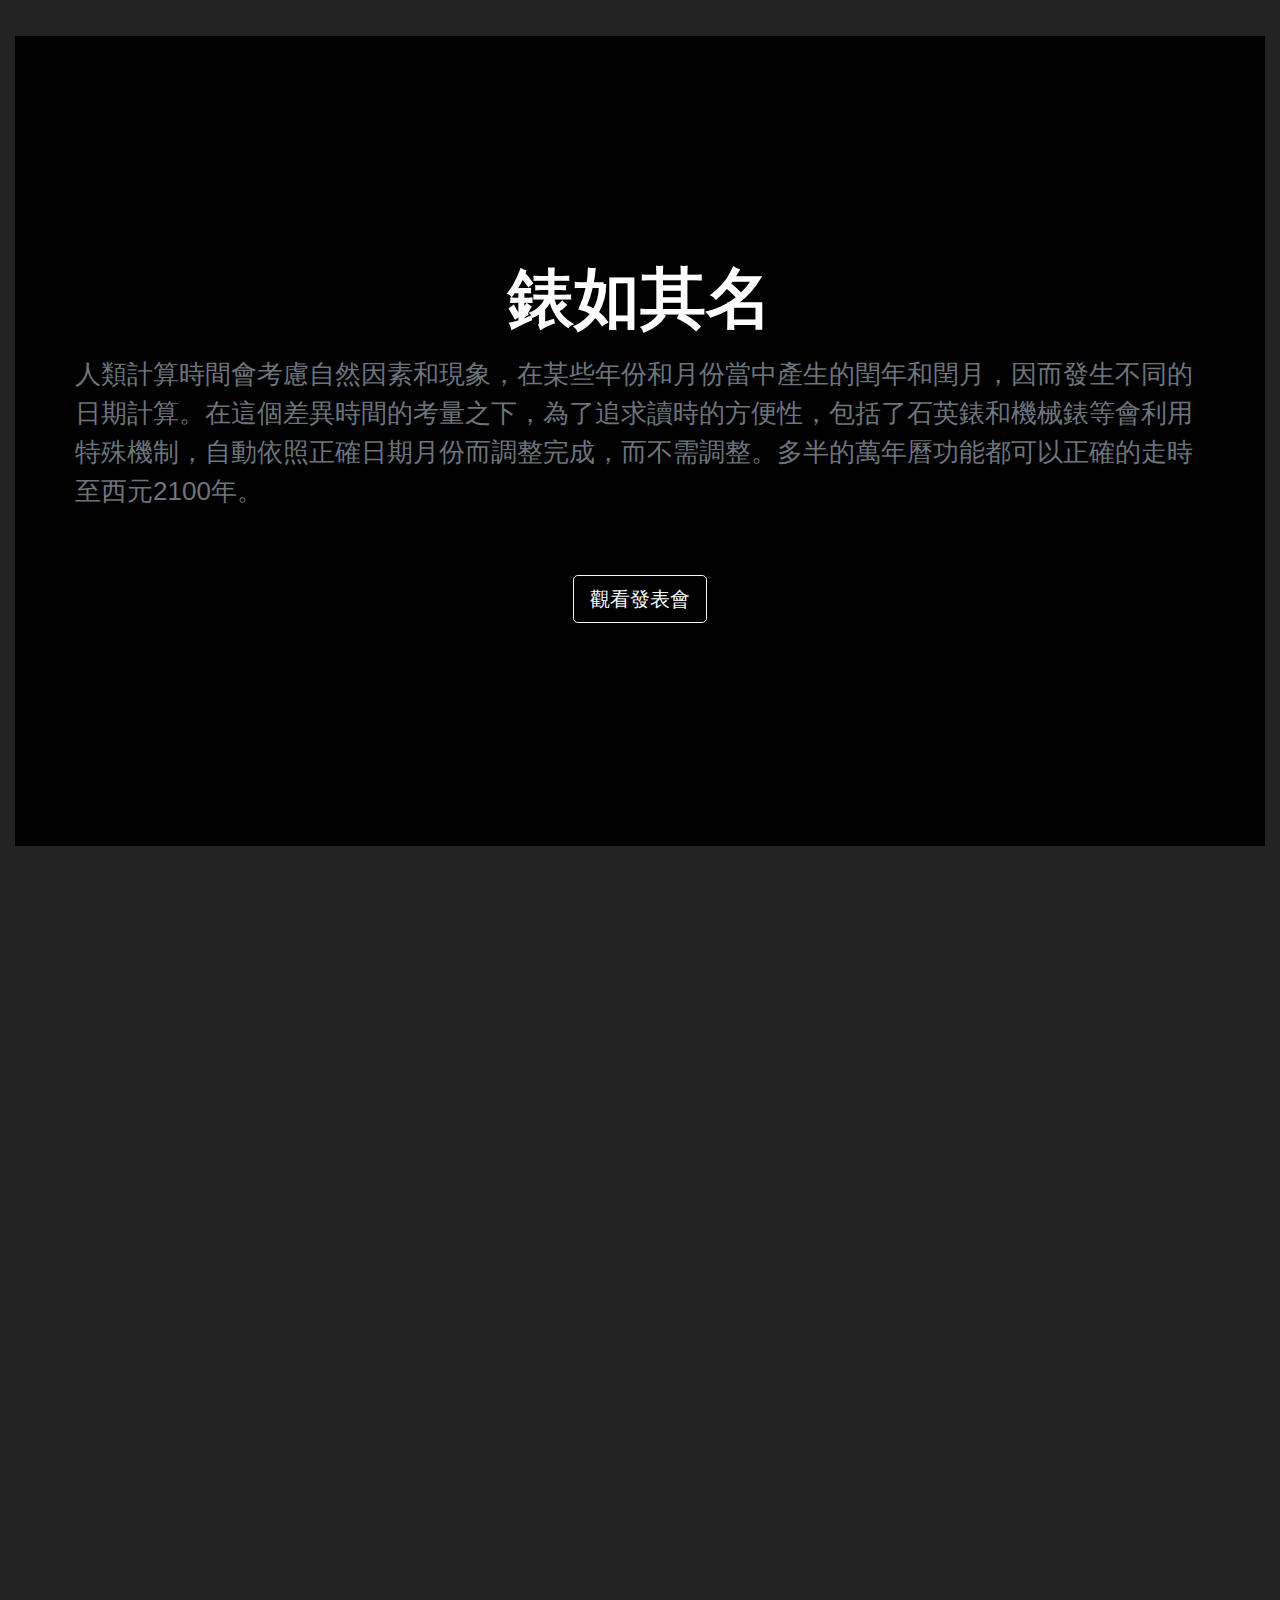
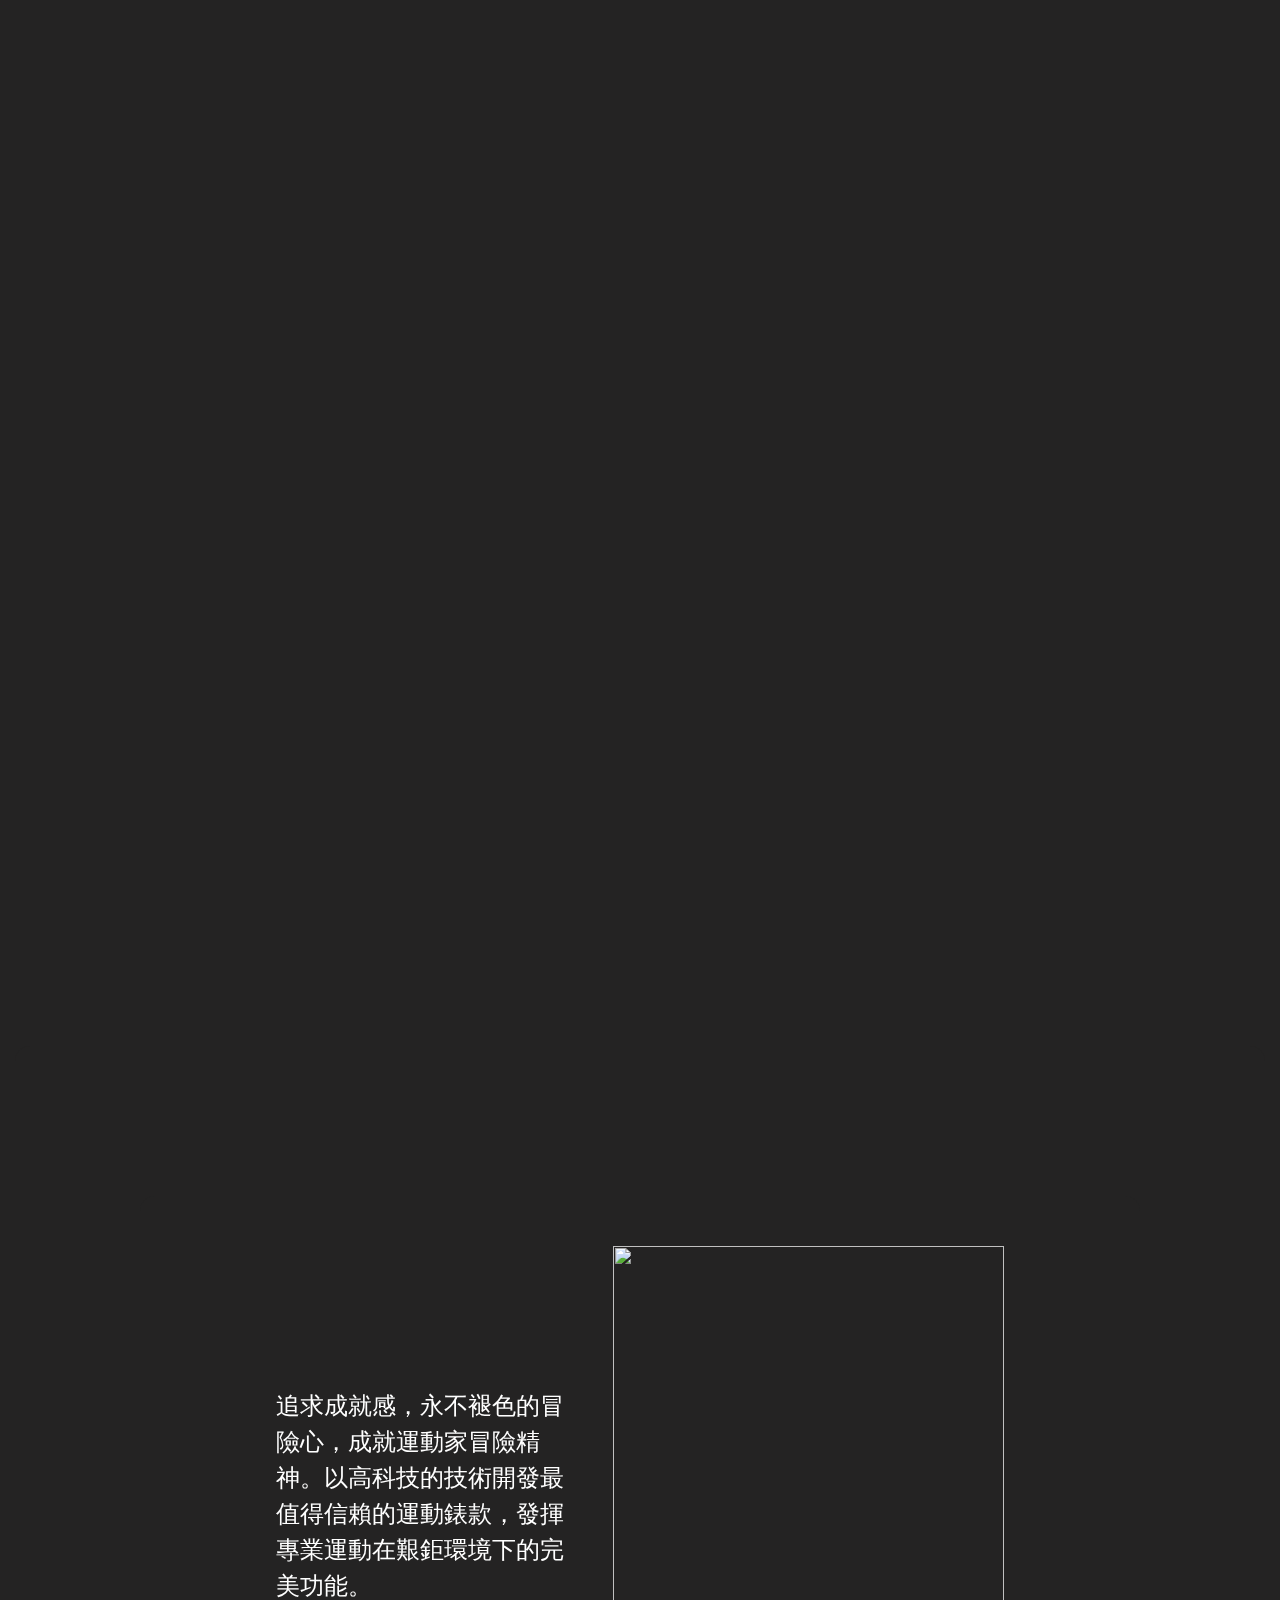
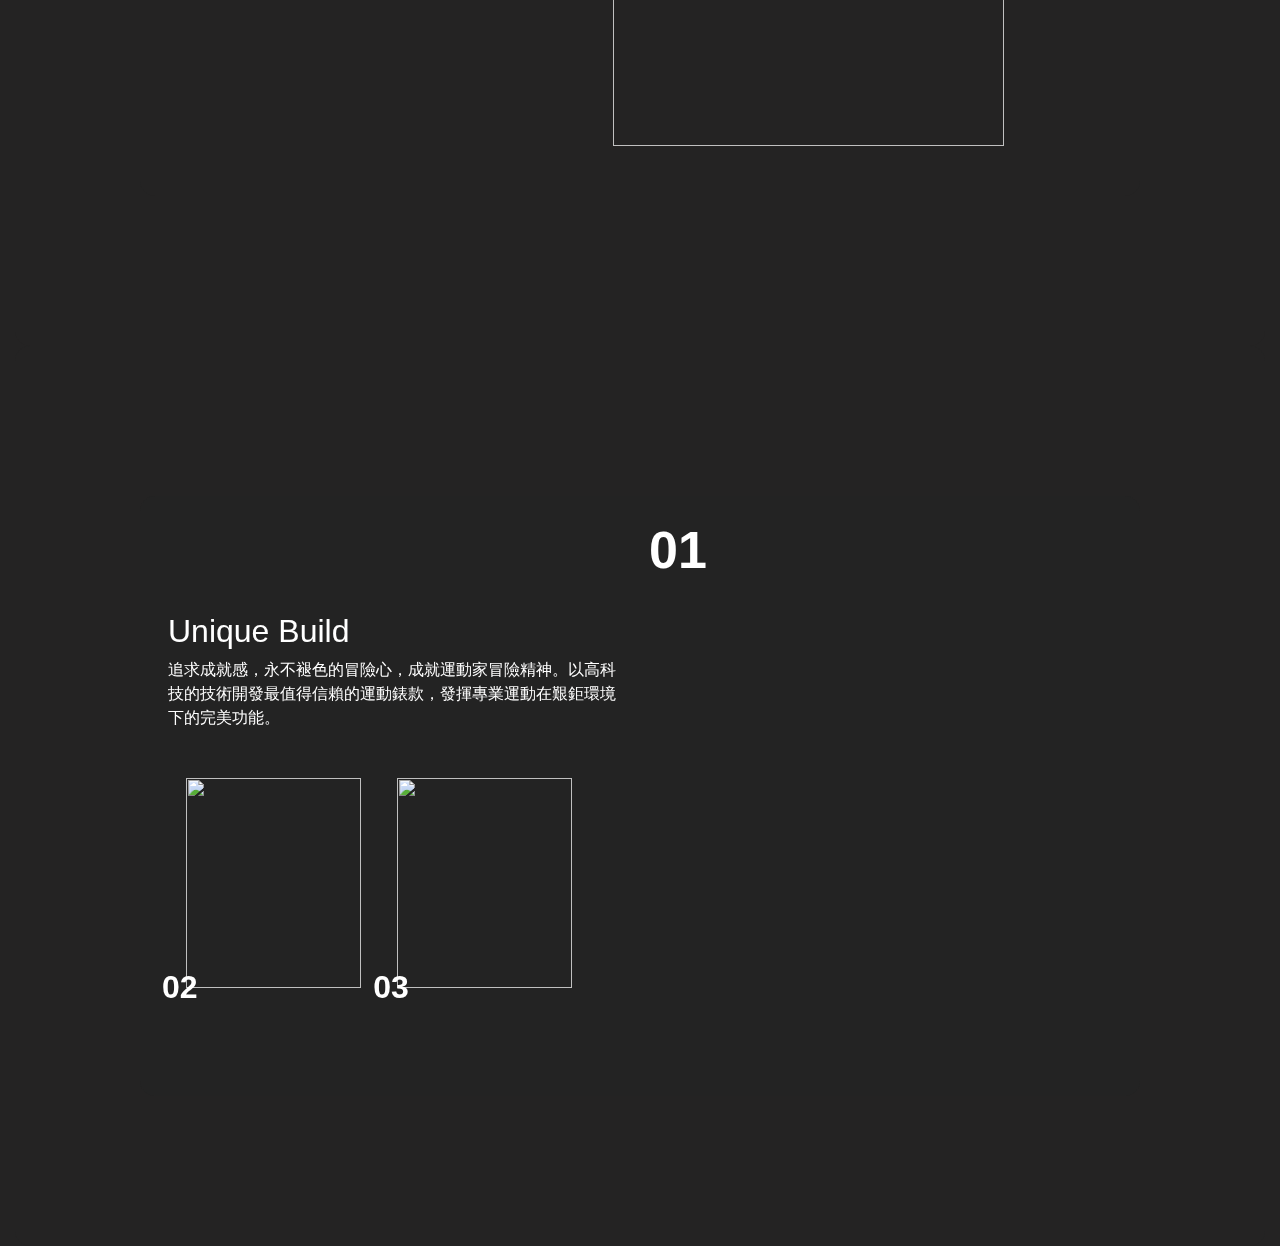
==== index.html @ 55dde16b "change-file" ====
<!DOCTYPE html>
<html lang="en">

<head>
    <meta charset="UTF-8">
    <meta name="viewport" content="width=device-width, initial-scale=1.0">
    <title>SCROLL PAGE</title>
    <link rel="stylesheet" href="https://stackpath.bootstrapcdn.com/bootstrap/4.4.1/css/bootstrap.min.css"
        integrity="sha384-Vkoo8x4CGsO3+Hhxv8T/Q5PaXtkKtu6ug5TOeNV6gBiFeWPGFN9MuhOf23Q9Ifjh" crossorigin="anonymous">
    <link rel="stylesheet" href="./scrollstyle.css">
    <link rel="stylesheet" href="./css/sticky.css">
</head>

<body>
    <!-- <nav class="navbar navbar-expand-lg navbar-light bg-light sticky-top">
        <a class="navbar-brand" href="#">Navbar</a>
        <button class="navbar-toggler" type="button" data-toggle="collapse" data-target="#navbarSupportedContent"
            aria-controls="navbarSupportedContent" aria-expanded="false" aria-label="Toggle navigation">
            <span class="navbar-toggler-icon"></span>
        </button>

        <div class="collapse navbar-collapse" id="navbarSupportedContent">
            <ul class="navbar-nav mr-auto">
                <li class="nav-item active">
                    <a class="nav-link" href="#">Home <span class="sr-only">(current)</span></a>
                </li>
                <li class="nav-item">
                    <a class="nav-link" href="#">Link</a>
                </li>
                <li class="nav-item dropdown">
                    <a class="nav-link dropdown-toggle" href="#" id="navbarDropdown" role="button"
                        data-toggle="dropdown" aria-haspopup="true" aria-expanded="false">
                        Dropdown
                    </a>
                    <div class="dropdown-menu" aria-labelledby="navbarDropdown">
                        <a class="dropdown-item" href="#">Action</a>
                        <a class="dropdown-item" href="#">Another action</a>
                        <div class="dropdown-divider"></div>
                        <a class="dropdown-item" href="#">Something else here</a>
                    </div>
                </li>
                <li class="nav-item">
                    <a class="nav-link disabled" href="#" tabindex="-1" aria-disabled="true">Disabled</a>
                </li>
            </ul>
            <form class="form-inline my-2 my-lg-0">
                <input class="form-control mr-sm-2" type="search" placeholder="Search" aria-label="Search">
                <button class="btn btn-outline-success my-2 my-sm-0" type="submit">Search</button>
            </form>
        </div>
    </nav> -->
    <header>
        <div class="container-fluid">
            <div class="header-img">
                <div class="img"
                    style="background-image:url('https://images.unsplash.com/photo-1523268755815-fe7c372a0349?ixlib=rb-1.2.1&ixid=eyJhcHBfaWQiOjEyMDd9&auto=format&fit=crop&w=1950&q=80')">
                </div>
                <div class="bottom-block"></div>
            </div>
            <div class="header-content">
                <div class="content-container">
                    <div class="sticky-intro">
                        <div class="content-box">
                            <div class="content-text">
                                <h1 class="text-center">錶如其名</h1>
                                <p class="text-muted my-3">
                                    人類計算時間會考慮自然因素和現象，在某些年份和月份當中產生的閏年和閏月，因而發生不同的日期計算。在這個差異時間的考量之下，為了追求讀時的方便性，包括了石英錶和機械錶等會利用特殊機制，自動依照正確日期月份而調整完成，而不需調整。多半的萬年曆功能都可以正確的走時至西元2100年。
                                </p>
                                <div class="text-center">
                                    <button class="mt-5 btn btn-outline-light btn-lg">觀看發表會</button>
                                </div>
                            </div>
                        </div>
                    </div>
                </div>
            </div>
        </div>
    </header>
    <!-- <section class=" mb-5 design-section">
        <div class="container-fluid">
            <div class="product-img-group ">
                <div class="row justify-content-center">
                    <div class="col-6 col-lg-3">
                        <img width="100%"
                            src="https://images.unsplash.com/photo-1522312346375-d1a52e2b99b3?ixlib=rb-1.2.1&ixid=eyJhcHBfaWQiOjEyMDd9&auto=format&fit=crop&w=940&q=80"
                            alt="">
                    </div>
                    <div class="col-6 col-lg-3">
                        <img width="100%"
                            src="https://images.unsplash.com/photo-1518639845127-064c4bd0c574?ixlib=rb-1.2.1&ixid=eyJhcHBfaWQiOjEyMDd9&auto=format&fit=crop&w=934&q=80"
                            alt="">
                    </div>
                    <div class="col-md-10 col-lg-4 mt-3 mt-lg-0">
                        <img width="100%"
                            src="https://images.unsplash.com/photo-1505759361468-ad4d9dbdab3c?ixlib=rb-1.2.1&ixid=eyJhcHBfaWQiOjEyMDd9&auto=format&fit=crop&w=582&q=80"
                            alt="">
                    </div>
                </div>
            </div>
            <div class="product-design">
                <div class="product-design-container">
                    <div class="product-design-sticky">
                        <div class="product-design-box">
                            <div class="product-design-item h-100">
                                <div class="row justify-content-center h-100">
                                    <div class="mt-3 col-md-5 col-lg-5">
                                        <div class="product-design-description">
                                            <div class="design-content">
                                                <h1>拿得起，<br>放得下。</h1>
                                                <p class="py-1 text-muted">兩種尺寸，四款外觀，不鏽鋼與玻璃設計。</p>
                                                <div>
                                                    <button class="btn btn-outline-light">瀏覽圖庫</button>
                                                </div>
                                            </div>
                                        </div>
                                    </div>
                                    <div class="mt-3 col-md-5 col-lg-5">
                                        <img width="100%"
                                            src="https://images.unsplash.com/photo-1502654253-6a533f295544?ixlib=rb-1.2.1&ixid=eyJhcHBfaWQiOjEyMDd9&auto=format&fit=crop&w=934&q=80"
                                            alt="">
                                    </div>
                                </div>
                            </div>
                        </div>
                    </div>
                </div>
            </div>
        </div>

    </section> -->
    <section class="text-white">
        <div class="container-fluid">
            <!-- women watch -->
            <section class="product-advance">
                <div class="product-bg-img bg-cover"
                    style="background-image:url('https://images.unsplash.com/photo-1524152119796-e80f031e751b?ixlib=rb-1.2.1&ixid=eyJhcHBfaWQiOjEyMDd9&auto=format&fit=crop&w=934&q=80');">
                </div>
            </section>
            <section class="product-advance-content bg-cover">
                <div class="product-advance-container">
                    <div class="bg-block"></div>
                    <div class="row justify-content-md-center ">
                        <div class="col-md-6 col-lg-5 mb-5 mb-md-0 order-md-2">
                            <div class="product-img">
                                <img width="100%"
                                    src="https://images.unsplash.com/photo-1506193095-80bc749473f2?ixlib=rb-1.2.1&ixid=eyJhcHBfaWQiOjEyMDd9&auto=format&fit=crop&w=975&q=80"
                                    alt="">
                            </div>
                        </div>
                        <div class="col-md-5 col-lg-4 order-md-1">
                            <div class="product-text h-100 d-flex align-items-center">
                                追求成就感，永不褪色的冒險心，成就運動家冒險精神。以高科技的技術開發最值得信賴的運動錶款，發揮專業運動在艱鉅環境下的完美功能。
                            </div>
                        </div>
                    </div>
                </div>
            </section>
            <section class="glass-section bg-cover">
                <div class="bg-glass">
                    <div class="glass-container bg-cover">
                        <div class="bg-block"></div>
                        <div class="title p-1 d-none d-md-block">
                            01
                        </div>
                        <div class="content p-2">
                            <h2 class="">Unique Build</h2>
                            <p class="mb-5">
                                追求成就感，永不褪色的冒險心，成就運動家冒險精神。以高科技的技術開發最值得信賴的運動錶款，發揮專業運動在艱鉅環境下的完美功能。
                            </p>
                            <div class="product-detail">
                                <div class="item d-block d-md-none">
                                    <div class="item-num">01</div>
                                    <img src="https://images.unsplash.com/photo-1506956191951-7a88da4435e5?ixlib=rb-1.2.1&ixid=eyJhcHBfaWQiOjEyMDd9&auto=format&fit=crop&w=1567&q=80"
                                        alt="">
                                </div>
                                <div class="item">
                                    <div class="item-num">02</div>
                                    <img src="https://images.unsplash.com/photo-1519742866993-66d3cfef4bbd?ixlib=rb-1.2.1&auto=format&fit=crop&w=581&q=80"
                                        alt="">
                                </div>
                                <div class="item">
                                    <div class="item-num">03</div>
                                    <img src="https://images.unsplash.com/photo-1484800089236-7ae8f5dffc8e?ixlib=rb-1.2.1&ixid=eyJhcHBfaWQiOjEyMDd9&auto=format&fit=crop&w=934&q=80"
                                        alt="">
                                </div>
                            </div>
                        </div>
                        <!-- <div class="p-3 d-none d-md-block">
                            <img width="100%" height="100%"
                                src="https://images.unsplash.com/photo-1506956191951-7a88da4435e5?ixlib=rb-1.2.1&ixid=eyJhcHBfaWQiOjEyMDd9&auto=format&fit=crop&w=1567&q=80"
                                alt="">
                        </div> -->
                    </div>
                </div>
            </section>
            <!-- women watch end -->
        </div>
    </section>
</body>

</html>
---- scrollstyle.css ----
body{
    background-color:rgb(36, 35, 35);
    /* height:3500px; */
}
---- css/sticky.css ----
.bg-cover {
  background-position: center center;
  background-size: cover; }

.bottom-block {
  position: sticky;
  left: 0;
  right: 0;
  bottom: 0;
  height: 30px;
  background-color: #242323;
  z-index: 100; }

.header-img {
  position: relative;
  z-index: 3;
  height: 100vh; }
  .header-img .img {
    height: 100%;
    width: 100%;
    background-size: cover;
    background-position: center center; }

.header-content {
  position: relative;
  z-index: 2;
  color: white;
  margin-top: -96vh; }
  .header-content .content-container {
    height: 190vh; }
    .header-content .content-container .sticky-intro {
      position: sticky;
      top: 0px;
      height: 90vh;
      background-color: #000; }
      .header-content .content-container .sticky-intro .content-box {
        height: 100%;
        display: flex;
        align-items: center;
        padding: 30px 60px; }
        .header-content .content-container .sticky-intro .content-box .content-text h1 {
          font-size: 66px;
          font-weight: 600; }
        .header-content .content-container .sticky-intro .content-box .content-text p {
          font-size: 26px;
          font-weight: 300; }

@media (max-width: 576px) {
  .header-content .content-container .sticky-intro {
    top: 20px; }
    .header-content .content-container .sticky-intro .content-box .content-text h1 {
      font-size: 46px;
      font-weight: 600; }
    .header-content .content-container .sticky-intro .content-box .content-text p {
      font-size: 18px;
      font-weight: 300; } }

.product-img-group {
  position: relative;
  z-index: 3;
  background-color: #242323;
  height: 76vh;
  display: flex;
  align-items: center; }
  .product-img-group img {
    height: 550px; }

.product-design {
  margin-top: -75vh;
  position: relative;
  z-index: 2; }
  .product-design .product-design-container {
    height: 165vh; }
    .product-design .product-design-container .product-design-sticky {
      position: sticky;
      top: 62px;
      height: auto; }
      .product-design .product-design-container .product-design-sticky .product-design-box {
        height: 100%; }
        .product-design .product-design-container .product-design-sticky .product-design-box .product-design-item {
          height: 100%; }
          .product-design .product-design-container .product-design-sticky .product-design-box .product-design-item .product-design-description {
            width: 100%;
            height: 100%;
            background-color: #000; }

.product-design-item .design-content {
  height: 100%;
  display: flex;
  justify-content: center;
  flex-direction: column;
  color: white;
  padding: 15px 40px; }
  .product-design-item .design-content h1 {
    font-size: 58px; }

.product-design-item img {
  height: 554px; }

@media (max-width: 576px) {
  .product-img-group {
    height: auto; }
    .product-img-group img {
      height: 308px; }
  .product-design-item .design-content h1 {
    font-size: 34px; }
  .product-design-item img {
    height: 278px; } }

.product-advance {
  height: 100vh;
  position: sticky;
  z-index: 2;
  top: 0; }
  .product-advance .product-bg-img {
    height: 100%;
    width: 100%; }

.product-advance-content {
  background-image: url("https://images.unsplash.com/photo-1530799594-8a82e00a041b?ixlib=rb-1.2.1&ixid=eyJhcHBfaWQiOjEyMDd9&auto=format&fit=crop&w=1950&q=80");
  position: sticky;
  top: 0;
  z-index: 3;
  height: 100vh;
  width: 100%;
  background-color: #242323;
  color: white;
  display: flex;
  align-items: center;
  border-radius: 15px; }
  .product-advance-content .product-advance-container {
    border-radius: 15px;
    padding: 50px 10px;
    position: absolute;
    top: 0;
    left: 0;
    right: 0;
    bottom: 0;
    margin: auto;
    max-height: 600px;
    max-width: 80%;
    overflow: hidden; }
    .product-advance-content .product-advance-container .bg-block {
      position: absolute;
      top: 0;
      left: 0;
      right: 0;
      bottom: 0;
      background-color: rgba(36, 36, 35, 0.5); }
      .product-advance-content .product-advance-container .bg-block:after {
        content: '';
        position: absolute;
        z-index: -1;
        top: -10px;
        left: -10px;
        right: -10px;
        bottom: -10px;
        background-image: url("https://images.unsplash.com/photo-1530799594-8a82e00a041b?ixlib=rb-1.2.1&ixid=eyJhcHBfaWQiOjEyMDd9&auto=format&fit=crop&w=1950&q=80");
        background-position: center center;
        background-size: cover;
        filter: blur(8px); }
    .product-advance-content .product-advance-container .product-text {
      font-size: 24px; }
    @media (max-width: 576px) {
      .product-advance-content .product-advance-container .product-text {
        font-size: 18px; } }
    .product-advance-content .product-advance-container .product-img {
      height: 500px; }
      .product-advance-content .product-advance-container .product-img img {
        height: 100%; }

@media (max-width: 576px) {
  .product-advance-content .product-advance-container .product-img {
    height: 300px; } }

.glass-section {
  position: relative;
  z-index: 4;
  top: 0;
  height: 100vh;
  width: 100%;
  overflow: hidden;
  border-radius: 15px; }
  .glass-section .bg-glass {
    position: absolute;
    z-index: 0;
    top: 0;
    left: 0;
    right: 0;
    bottom: 0;
    background-color: rgba(36, 36, 35, 0.5); }
  .glass-section:after {
    content: "";
    position: absolute;
    z-index: -1;
    top: -9px;
    left: -9px;
    right: -9px;
    bottom: -9px;
    background-image: url("https://images.unsplash.com/photo-1506956191951-7a88da4435e5?ixlib=rb-1.2.1&ixid=eyJhcHBfaWQiOjEyMDd9&auto=format&fit=crop&w=1567&q=80");
    filter: blur(10px);
    background-size: cover;
    background-position: center center; }
  .glass-section .glass-container {
    position: absolute;
    top: 0;
    left: 0;
    right: 0;
    bottom: 0;
    margin: auto auto;
    padding: 0 20px;
    max-width: 80%;
    height: 600px;
    border-radius: 15px;
    overflow: hidden;
    background-color: rgba(36, 36, 35, 0.3);
    display: grid;
    grid-template-columns: repeat(4, 1fr);
    grid-template-rows: repeat(6, 1fr);
    grid-gap: 0px 10px; }
    .glass-section .glass-container .bg-block {
      position: absolute;
      z-index: -1;
      top: 0;
      left: 0;
      right: 0;
      bottom: 0; }
      .glass-section .glass-container .bg-block:after {
        content: "";
        position: absolute;
        top: 0;
        left: 0;
        right: 0;
        bottom: 0;
        background-image: url("https://images.unsplash.com/photo-1506956191951-7a88da4435e5?ixlib=rb-1.2.1&ixid=eyJhcHBfaWQiOjEyMDd9&auto=format&fit=crop&w=1567&q=80");
        background-position: center center;
        background-size: cover; }
    .glass-section .glass-container .p-1 {
      grid-column: 3 / span 1;
      grid-row: 1 /span 1; }
    .glass-section .glass-container .p-2 {
      grid-column: 1 / span 2;
      grid-row: 2 /  span 4; }
    .glass-section .glass-container .p-3 {
      grid-column: 3 / span 2;
      grid-row: 2 /  span 4; }
    .glass-section .glass-container .title {
      line-height: 100px;
      font-size: 52px;
      font-weight: 600; }
    .glass-section .glass-container .product-detail {
      width: 100%;
      display: flex;
      flex-wrap: wrap; }
      .glass-section .glass-container .product-detail .item {
        position: relative;
        padding: 0 4%;
        width: 46%; }
        .glass-section .glass-container .product-detail .item .item-num {
          position: absolute;
          bottom: -23px;
          left: -6px;
          font-size: 32px;
          font-weight: 600; }
        .glass-section .glass-container .product-detail .item img {
          width: 100%;
          height: 210px; }

@media (max-width: 768px) {
  .glass-section .glass-container {
    max-width: 98%; } }

@media (max-width: 576px) {
  .glass-section {
    height: 110vh; }
    .glass-section .glass-container {
      padding: 0 10px;
      max-width: 95%;
      height: 98%;
      background-color: rgba(36, 36, 35, 0.6);
      grid-template-columns: repeat(1, 1fr);
      grid-template-rows: repeat(6, 1fr);
      align-items: center; }
      .glass-section .glass-container .p-1 {
        grid-column: 1 / span 1;
        grid-row: 1 /span 1; }
      .glass-section .glass-container .p-2 {
        grid-column: 1 / span 2;
        grid-row: 1 /  span 6; }
      .glass-section .glass-container .product-detail {
        justify-content: center; }
        .glass-section .glass-container .product-detail .item {
          width: 100%;
          padding: 5% 1%; }
          .glass-section .glass-container .product-detail .item .item-num {
            bottom: 167px;
            left: -12px; }
          .glass-section .glass-container .product-detail .item img {
            height: 180px; } }
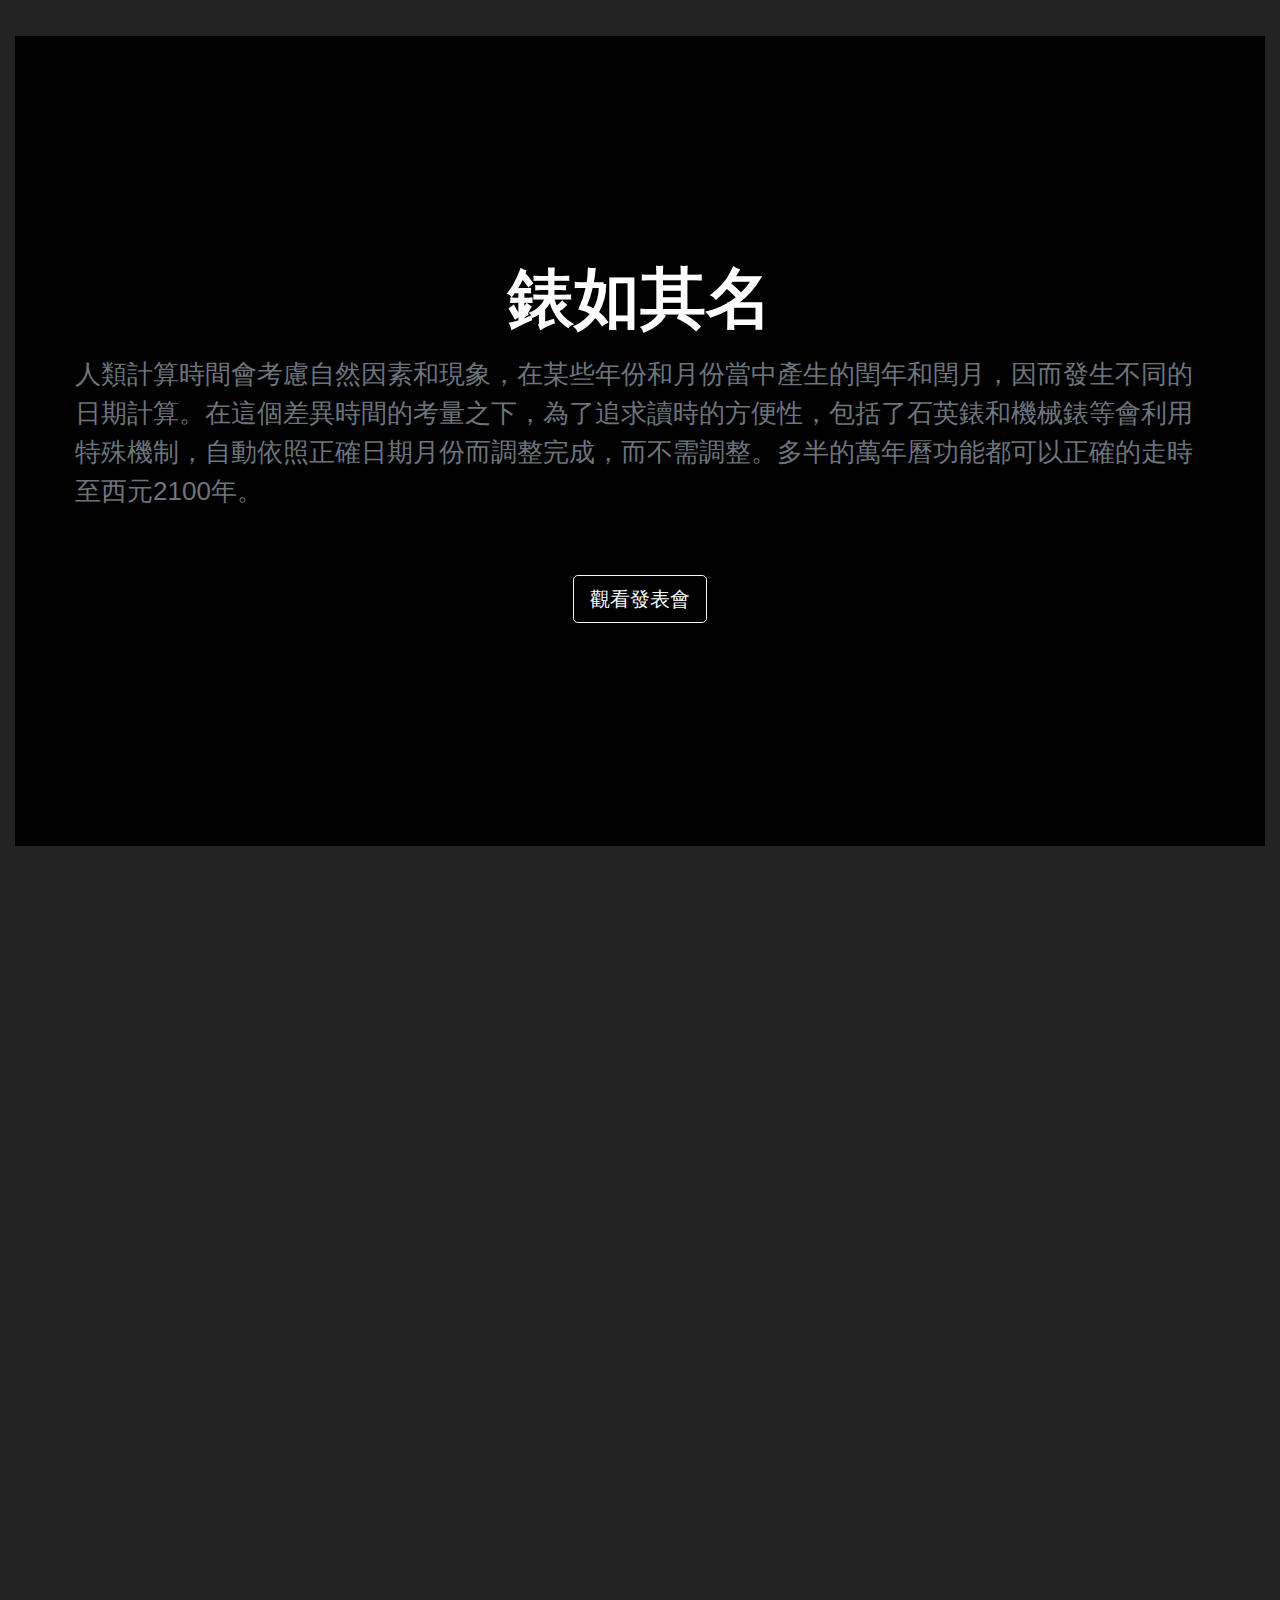
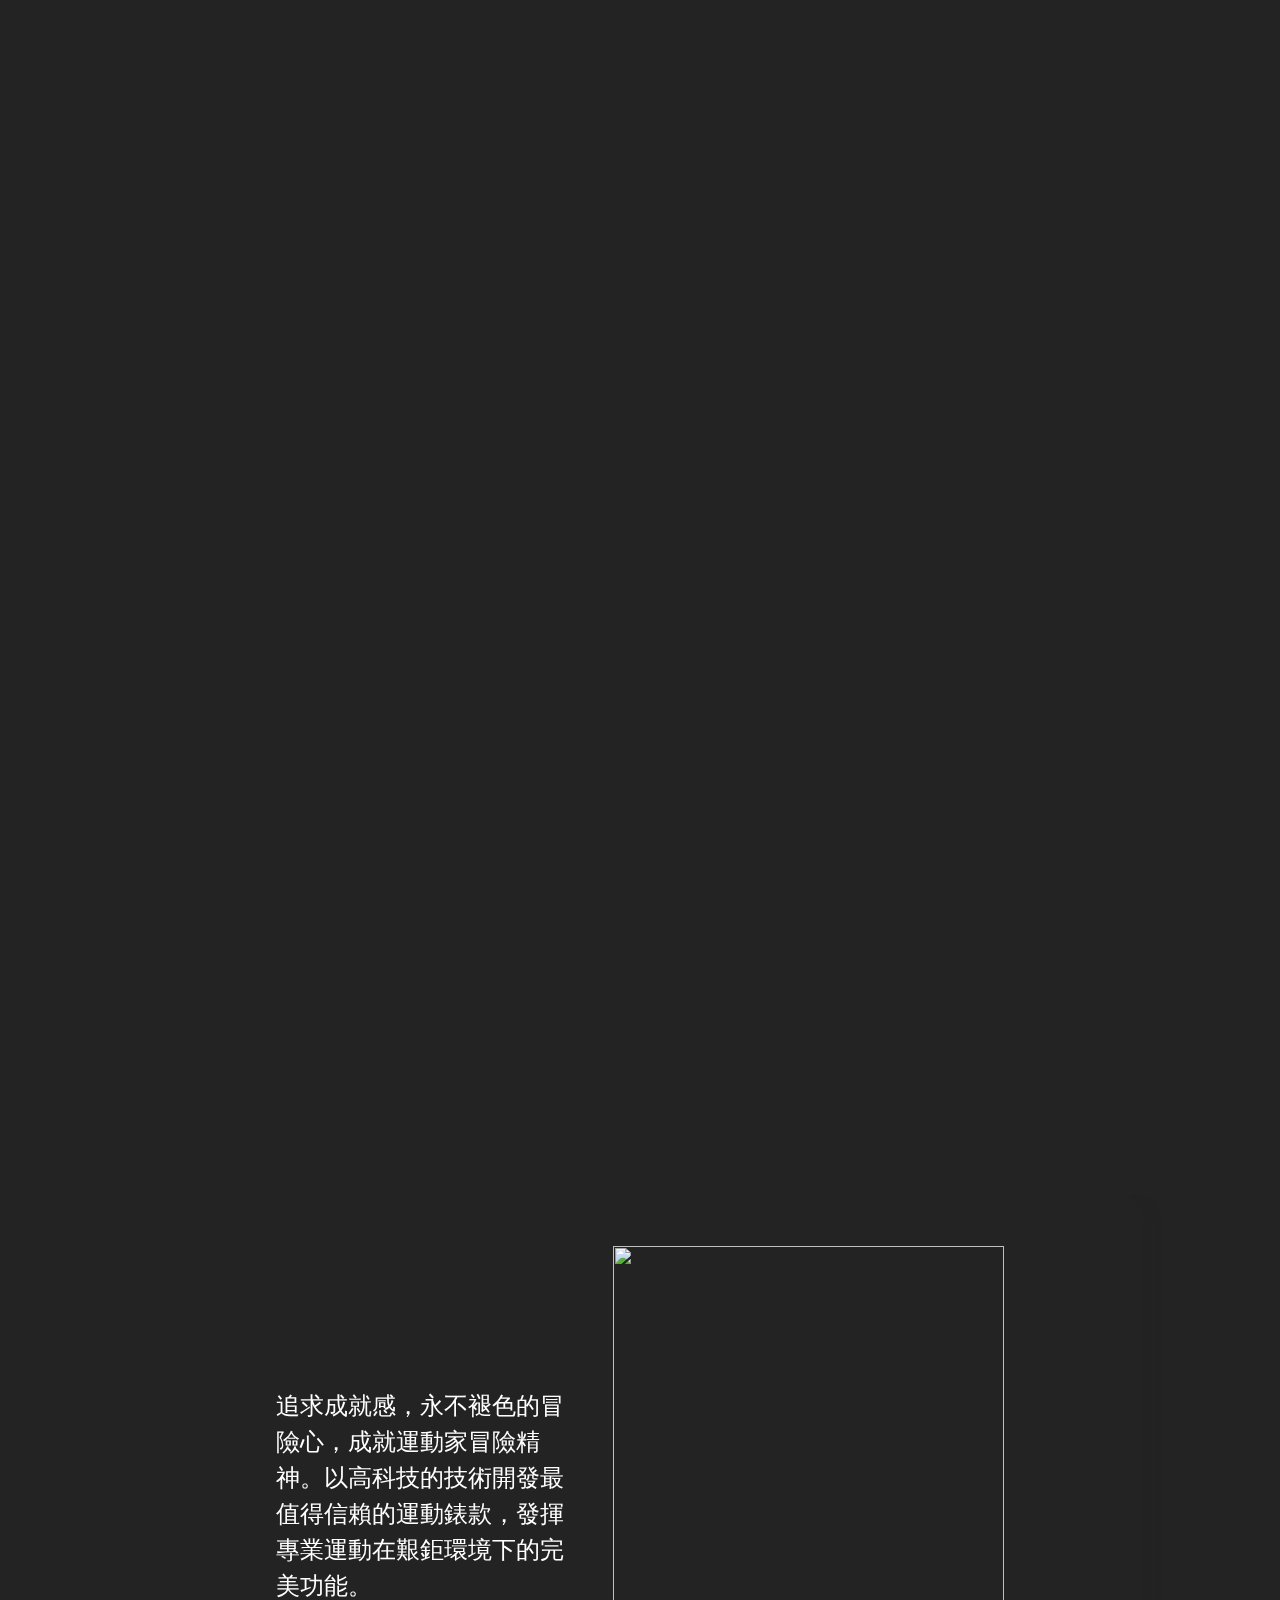
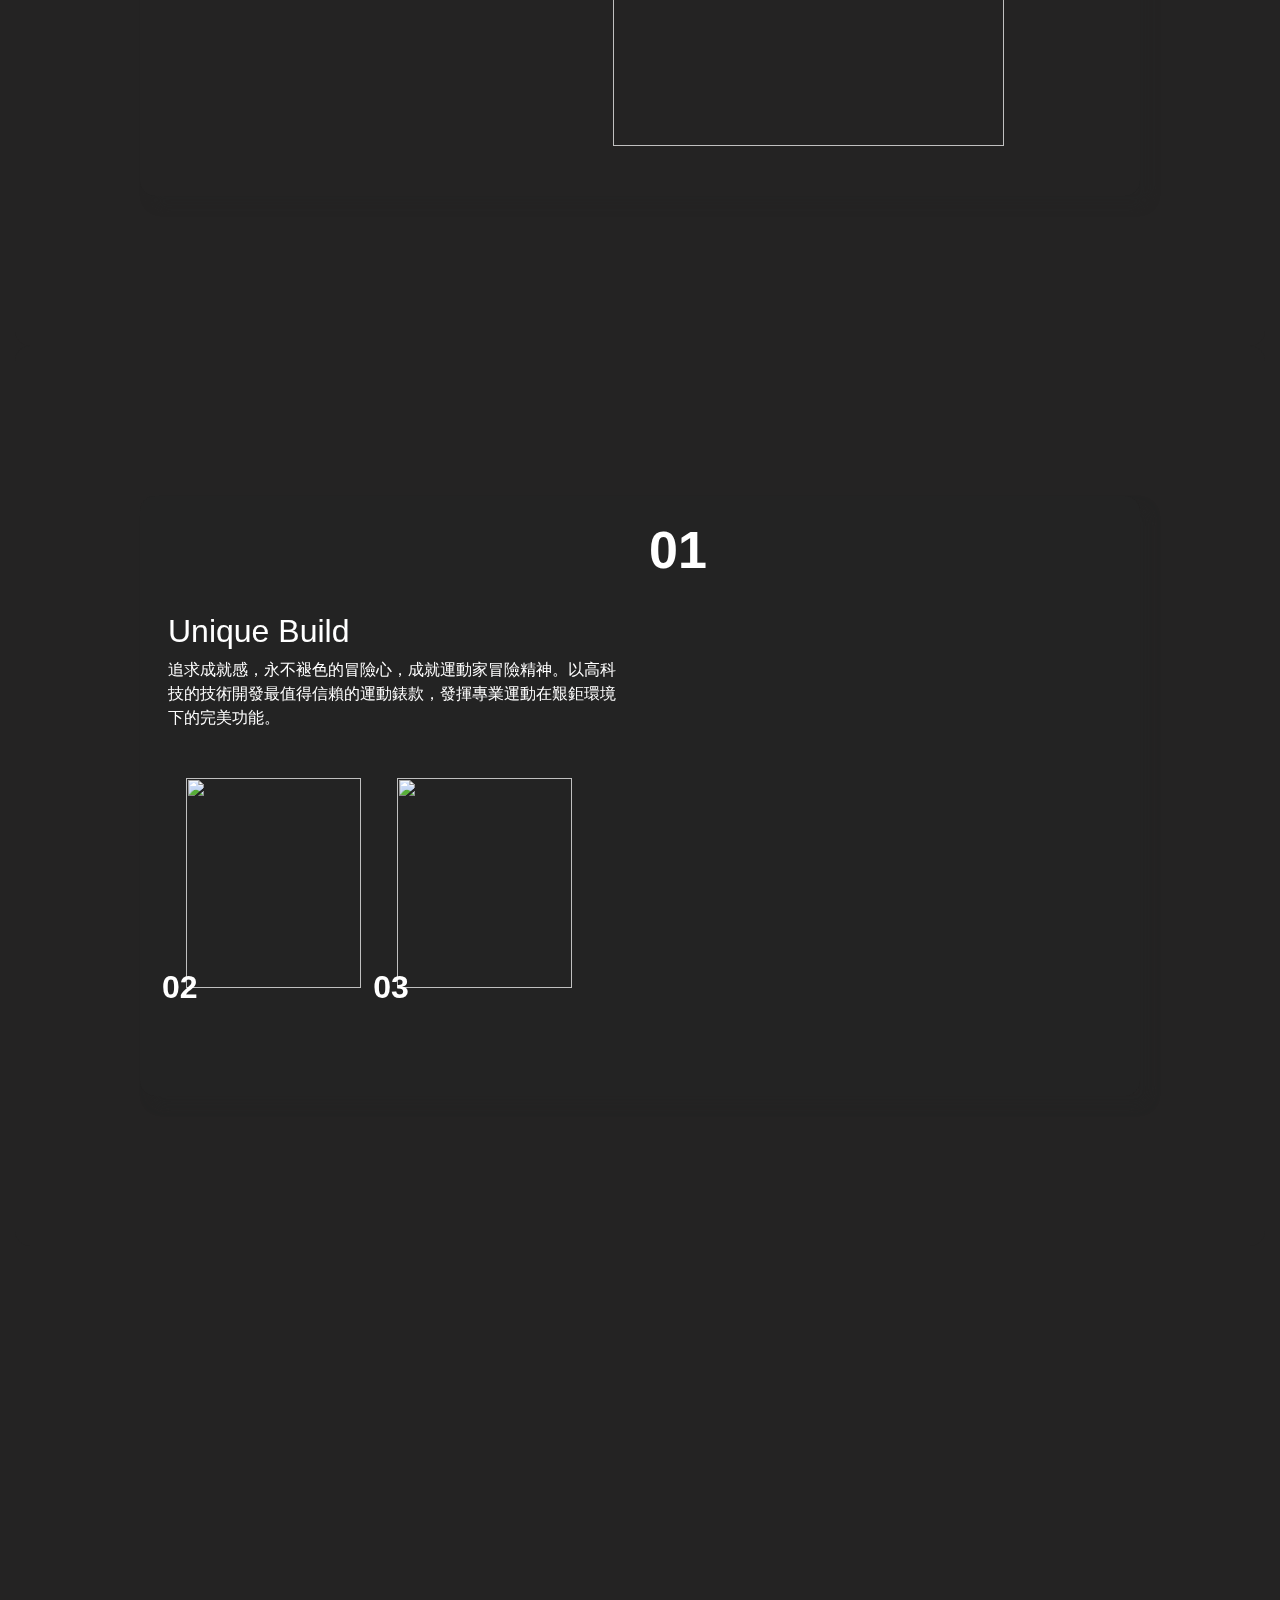
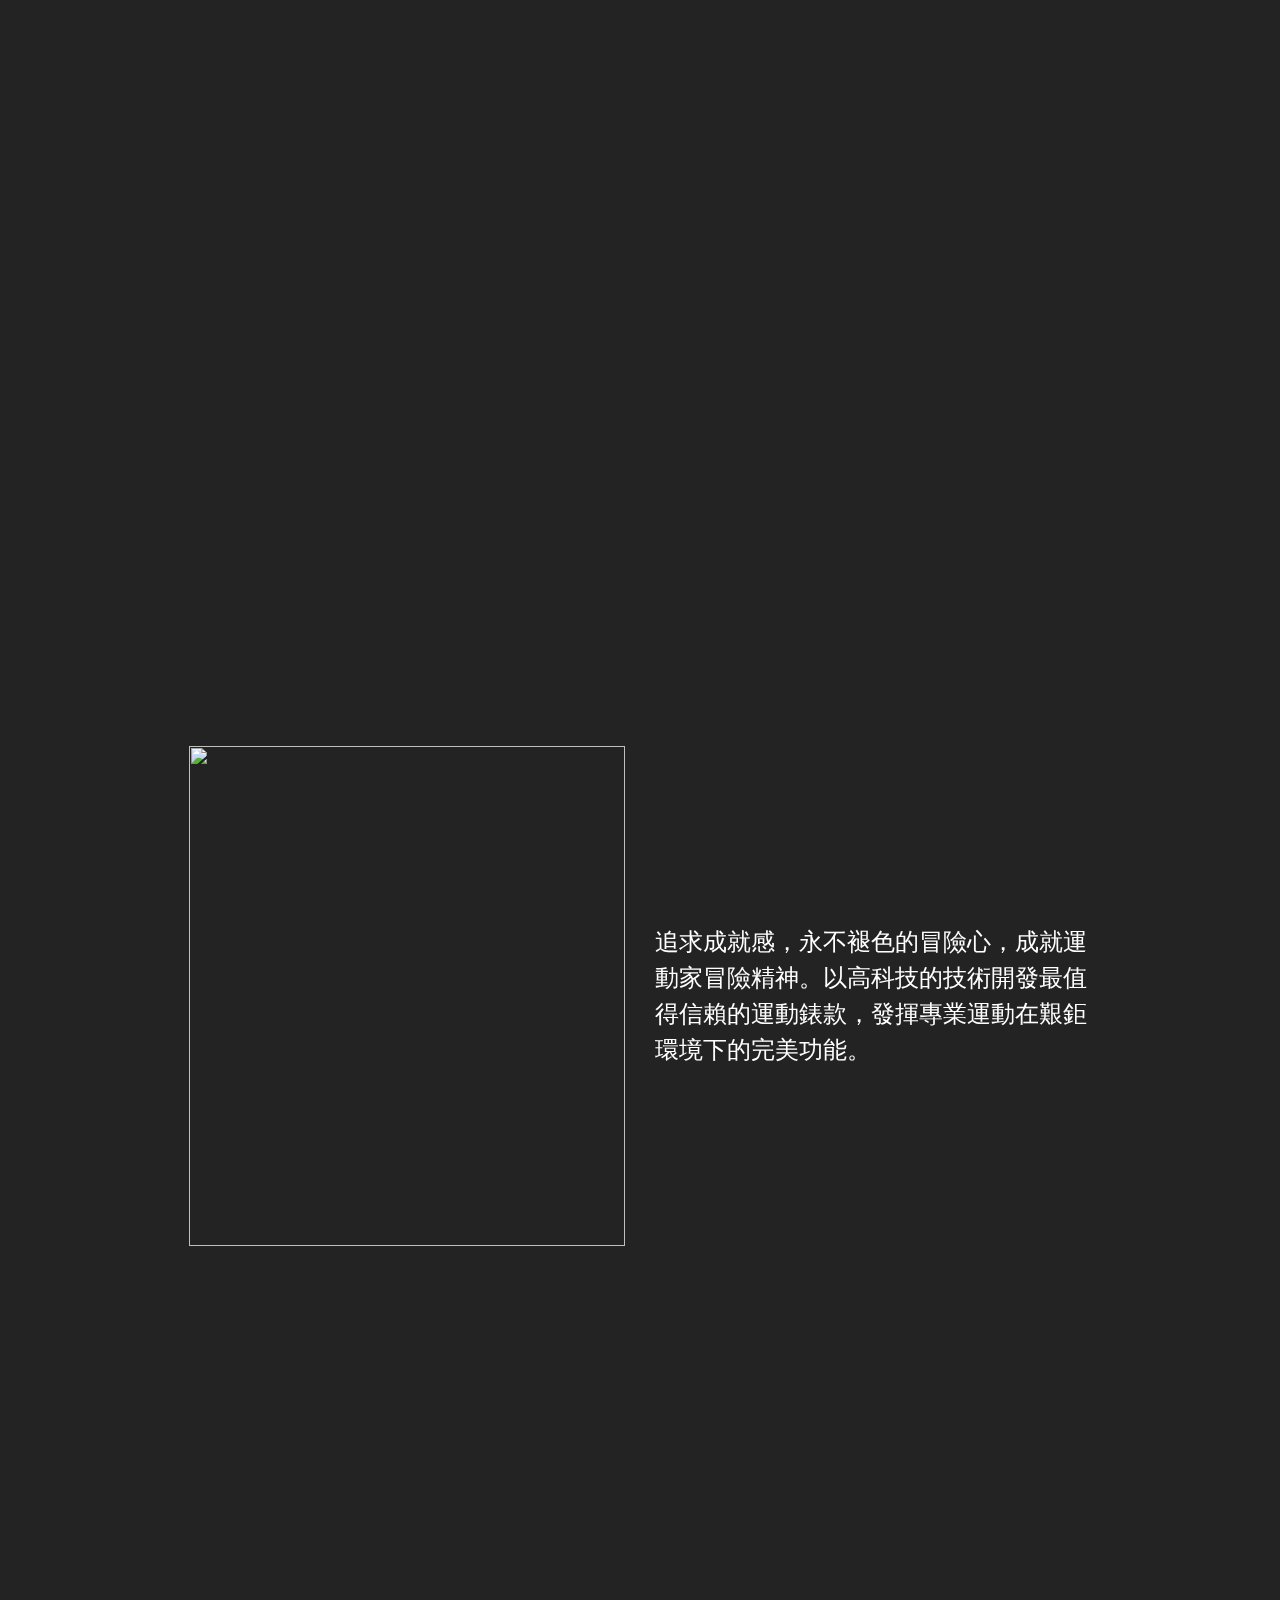
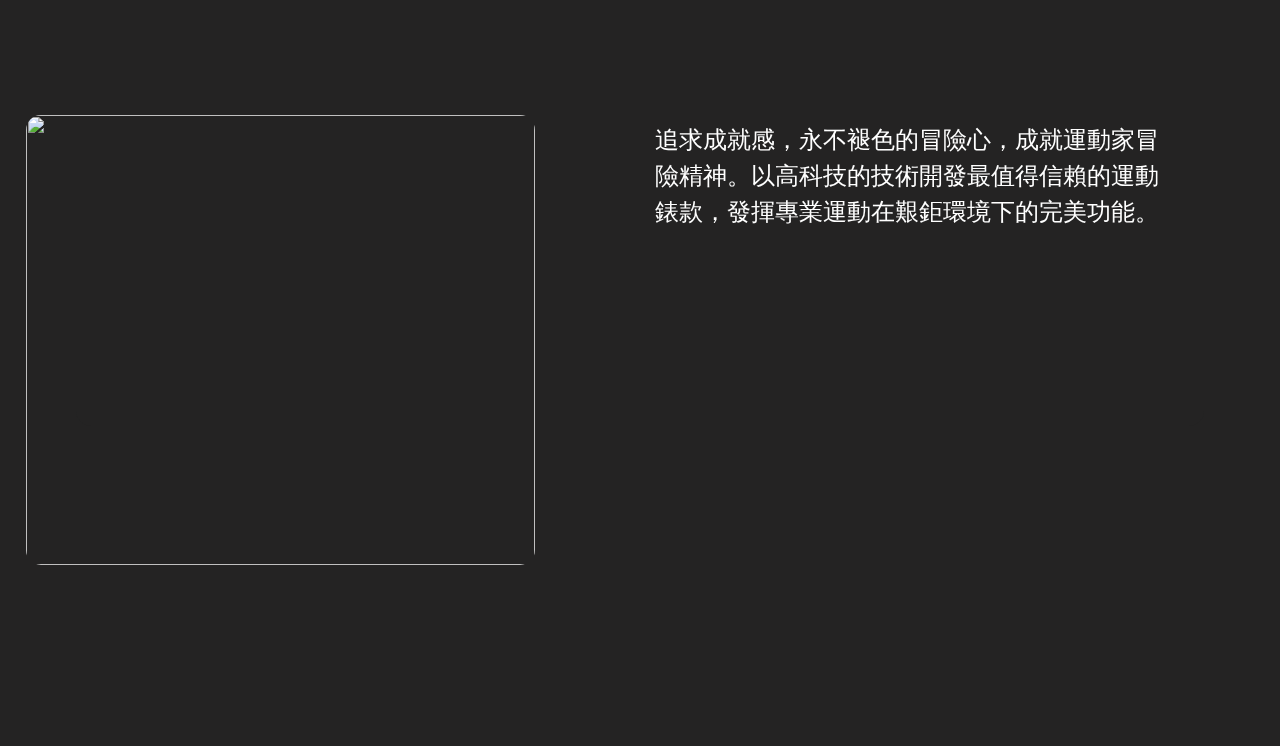
==== commit adf4633c: "addmensection" ====
--- a/index.html
+++ b/index.html
@@ -131,13 +131,13 @@
     <section class="text-white">
         <div class="container-fluid">
             <!-- women watch -->
-            <section class="product-advance">
+            <section class="product-advance z-2">
                 <div class="product-bg-img bg-cover"
                     style="background-image:url('https://images.unsplash.com/photo-1524152119796-e80f031e751b?ixlib=rb-1.2.1&ixid=eyJhcHBfaWQiOjEyMDd9&auto=format&fit=crop&w=934&q=80');">
                 </div>
             </section>
-            <section class="product-advance-content bg-cover">
-                <div class="product-advance-container">
+            <section class="product-advance-content bg-cover z-3">
+                <div class="product-advance-container container-box-shadow">
                     <div class="bg-block"></div>
                     <div class="row justify-content-md-center ">
                         <div class="col-md-6 col-lg-5 mb-5 mb-md-0 order-md-2">
@@ -155,9 +155,9 @@
                     </div>
                 </div>
             </section>
-            <section class="glass-section bg-cover">
+            <section class="glass-section bg-cover z-4">
                 <div class="bg-glass">
-                    <div class="glass-container bg-cover">
+                    <div class="glass-container container-box-shadow bg-cover">
                         <div class="bg-block"></div>
                         <div class="title p-1 d-none d-md-block">
                             01
@@ -178,7 +178,7 @@
                                     <img src="https://images.unsplash.com/photo-1519742866993-66d3cfef4bbd?ixlib=rb-1.2.1&auto=format&fit=crop&w=581&q=80"
                                         alt="">
                                 </div>
-                                <div class="item">
+                                <div class="item ">
                                     <div class="item-num">03</div>
                                     <img src="https://images.unsplash.com/photo-1484800089236-7ae8f5dffc8e?ixlib=rb-1.2.1&ixid=eyJhcHBfaWQiOjEyMDd9&auto=format&fit=crop&w=934&q=80"
                                         alt="">
@@ -194,8 +194,72 @@
                 </div>
             </section>
             <!-- women watch end -->
+
+            <!-- men watch -->
+            <section id="men" class="product-advance  z-5">
+                <div class="product-bg-img bg-cover"
+                    style="background-image:url('https://images.unsplash.com/photo-1507680434567-5739c80be1ac?ixlib=rb-1.2.1&ixid=eyJhcHBfaWQiOjEyMDd9&auto=format&fit=crop&w=1950&q=80')">
+                </div>
+            </section>
+            <section class="men-content z-6">
+                <div class="men-container">
+                    <div class="bg-block">
+                    </div>
+                    <div class="men-product-description">
+                        <div class="row h-100 align-items-center justify-content-center">
+                            <div class="col-md-6 col-lg-5">
+                                <img width="100%"
+                                    src="https://images.unsplash.com/photo-1552493987-2841b6dd22dc?ixlib=rb-1.2.1&ixid=eyJhcHBfaWQiOjEyMDd9&auto=format&fit=crop&w=934&q=80"
+                                    alt="">
+                            </div>
+                            <div class="col-md-6 col-lg-5">
+                                <div class="product-text">
+                                    追求成就感，永不褪色的冒險心，成就運動家冒險精神。以高科技的技術開發最值得信賴的運動錶款，發揮專業運動在艱鉅環境下的完美功能。
+                                </div>
+                            </div>
+                        </div>
+                    </div>
+                </div>
+            </section>
+            <section class="men-product-group z-6 bg-cover">
+                <div class="men-product-container">
+                    <div class="bg-block"></div>
+                    <div class="row h-100 justify-content-end" style="position: relative;">
+                        <div class="col-md-7 col-lg-6 mt-100">
+                            <img width="100%" height="450px"
+                                src="https://images.unsplash.com/photo-1507399076055-c021699485c3?ixlib=rb-1.2.1&auto=format&fit=crop&w=1566&q=80"
+                                alt="">
+                        </div>
+                        <div class="col-md-6 align-self-start align-self-md-center">
+                            <div class="product-text">
+                                追求成就感，永不褪色的冒險心，成就運動家冒險精神。以高科技的技術開發最值得信賴的運動錶款，發揮專業運動在艱鉅環境下的完美功能。
+                            </div>
+                        </div>
+                    </div>
+                </div>
+                <!-- <div class="row h-100">
+                    <div class="col-md-6">
+                        <div class="test"></div>
+                    </div>
+                </div> -->
+            </section>
+            <!-- men watch end-->
         </div>
     </section>
 </body>
+<!-- jQuery -->
+<script src="https://cdnjs.cloudflare.com/ajax/libs/jquery/3.3.1/jquery.min.js"></script>
+<script>
+    const target = $(".men-product-group").offset().top;
+    $(window).scroll(() => {
+        let scroll = $(window).scrollTop();
+        if (scroll > (target - 500)) {
+            $("#men").addClass("i-fix");
+        } else {
+            $("#men").removeClass("i-fix");
+        }
+    })
+    console.log(target);
+</script>
 
 </html>--- a/css/sticky.css
+++ b/css/sticky.css
@@ -1,3 +1,6 @@
+* {
+  box-sizing: border-box; }
+
 .bg-cover {
   background-position: center center;
   background-size: cover; }
@@ -10,6 +13,27 @@
   height: 30px;
   background-color: #242323;
   z-index: 100; }
+
+.container-box-shadow {
+  box-shadow: 10px 10px 10px rgba(36, 36, 35, 0.5); }
+
+.z-2 {
+  z-index: 2; }
+
+.z-3 {
+  z-index: 3; }
+
+.z-4 {
+  z-index: 4; }
+
+.z-5 {
+  z-index: 5; }
+
+.z-6 {
+  z-index: 6; }
+
+.z-7 {
+  z-index: 7; }
 
 .header-img {
   position: relative;
@@ -110,17 +134,25 @@
 .product-advance {
   height: 100vh;
   position: sticky;
-  z-index: 2;
   top: 0; }
   .product-advance .product-bg-img {
-    height: 100%;
-    width: 100%; }
+    border-radius: 15px;
+    position: absolute;
+    top: 0;
+    left: 0;
+    right: 0;
+    bottom: 0;
+    transition: all .7s ease; }
+
+.product-advance.i-fix {
+  overflow: hidden; }
+  .product-advance.i-fix .product-bg-img {
+    filter: blur(10px); }
 
 .product-advance-content {
   background-image: url("https://images.unsplash.com/photo-1530799594-8a82e00a041b?ixlib=rb-1.2.1&ixid=eyJhcHBfaWQiOjEyMDd9&auto=format&fit=crop&w=1950&q=80");
   position: sticky;
   top: 0;
-  z-index: 3;
   height: 100vh;
   width: 100%;
   background-color: #242323;
@@ -156,11 +188,13 @@
         right: -10px;
         bottom: -10px;
         background-image: url("https://images.unsplash.com/photo-1530799594-8a82e00a041b?ixlib=rb-1.2.1&ixid=eyJhcHBfaWQiOjEyMDd9&auto=format&fit=crop&w=1950&q=80");
+        background-attachment: fixed;
         background-position: center center;
         background-size: cover;
         filter: blur(8px); }
     .product-advance-content .product-advance-container .product-text {
-      font-size: 24px; }
+      font-size: 24px;
+      font-weight: 300; }
     @media (max-width: 576px) {
       .product-advance-content .product-advance-container .product-text {
         font-size: 18px; } }
@@ -174,8 +208,7 @@
     height: 300px; } }
 
 .glass-section {
-  position: relative;
-  z-index: 4;
+  position: sticky;
   top: 0;
   height: 100vh;
   width: 100%;
@@ -272,7 +305,7 @@
 
 @media (max-width: 576px) {
   .glass-section {
-    height: 110vh; }
+    height: 100vh; }
     .glass-section .glass-container {
       padding: 0 10px;
       max-width: 95%;
@@ -290,10 +323,132 @@
       .glass-section .glass-container .product-detail {
         justify-content: center; }
         .glass-section .glass-container .product-detail .item {
-          width: 100%;
+          width: 50%;
           padding: 5% 1%; }
           .glass-section .glass-container .product-detail .item .item-num {
-            bottom: 167px;
+            bottom: 196px;
             left: -12px; }
           .glass-section .glass-container .product-detail .item img {
-            height: 180px; } }
+            height: 200px; } }
+
+.men-product-advance {
+  height: 100vh;
+  position: sticky;
+  top: 0;
+  z-index: 5; }
+
+.men-content {
+  position: relative;
+  top: 0;
+  height: 100vh;
+  overflow: hidden; }
+  .men-content .men-container {
+    position: absolute;
+    margin: auto;
+    top: 0;
+    left: 0;
+    right: 0;
+    bottom: 0;
+    max-width: 1128px;
+    height: 600px;
+    border-radius: 15px;
+    padding: 0 20px;
+    overflow: hidden; }
+    .men-content .men-container .bg-block {
+      position: absolute;
+      top: 0px;
+      left: 0px;
+      right: 0px;
+      bottom: 0px;
+      background-color: rgba(36, 36, 35, 0.3); }
+      .men-content .men-container .bg-block:after {
+        content: "";
+        position: absolute;
+        z-index: -1;
+        top: -10px;
+        left: -10px;
+        right: -10px;
+        bottom: -10px;
+        background-image: url("https://images.unsplash.com/photo-1507680434567-5739c80be1ac?ixlib=rb-1.2.1&ixid=eyJhcHBfaWQiOjEyMDd9&auto=format&fit=crop&w=1950&q=80");
+        background-position: center center;
+        background-size: cover;
+        background-attachment: fixed;
+        filter: blur(10px); }
+    .men-content .men-container .men-product-description {
+      height: 100%; }
+    .men-content .men-container img {
+      height: 500px; }
+    .men-content .men-container .product-text {
+      font-size: 24px;
+      font-weight: 300; }
+
+@media (max-width: 768px) {
+  .men-content .men-container {
+    max-width: 80%; } }
+
+@media (max-width: 576px) {
+  .men-content .men-container {
+    max-width: 90%;
+    height: auto; } }
+
+.men-product-group {
+  height: 100vh;
+  position: relative; }
+  .men-product-group .men-product-container {
+    position: absolute;
+    top: 0;
+    left: 0;
+    right: 0;
+    bottom: 0;
+    margin: 80px auto 0 auto;
+    max-width: 1128px;
+    height: 500px;
+    padding: 15px 40px;
+    background-color: rgba(36, 36, 35, 0.5);
+    border-radius: 15px; }
+    .men-product-group .men-product-container .mt-100 {
+      position: absolute;
+      top: 174px;
+      left: -90px; }
+      .men-product-group .men-product-container .mt-100 img {
+        border-radius: 15px; }
+    .men-product-group .men-product-container .product-text {
+      font-size: 24px;
+      font-weight: 300; }
+    .men-product-group .men-product-container .bg-block {
+      position: absolute;
+      z-index: -1;
+      top: 0;
+      left: 0;
+      right: 0;
+      bottom: 0;
+      border-radius: 15px;
+      overflow: hidden; }
+      .men-product-group .men-product-container .bg-block:after {
+        content: "";
+        position: absolute;
+        top: 0;
+        left: 0;
+        right: 0;
+        bottom: 0;
+        background-image: url("https://images.unsplash.com/photo-1507680434567-5739c80be1ac?ixlib=rb-1.2.1&ixid=eyJhcHBfaWQiOjEyMDd9&auto=format&fit=crop&w=1950&q=80");
+        background-size: cover;
+        background-position: center center; }
+
+@media (max-width: 768px) {
+  .men-product-group .men-product-container {
+    max-width: 80%; } }
+
+@media (max-width: 576px) {
+  .men-product-group {
+    margin-top: 150px; }
+    .men-product-group .men-product-container {
+      max-width: 90%;
+      height: auto;
+      margin: 0 auto; }
+      .men-product-group .men-product-container .mt-100 {
+        position: relative;
+        top: 0px;
+        left: 0px; }
+        .men-product-group .men-product-container .mt-100 img {
+          height: 300px; } }
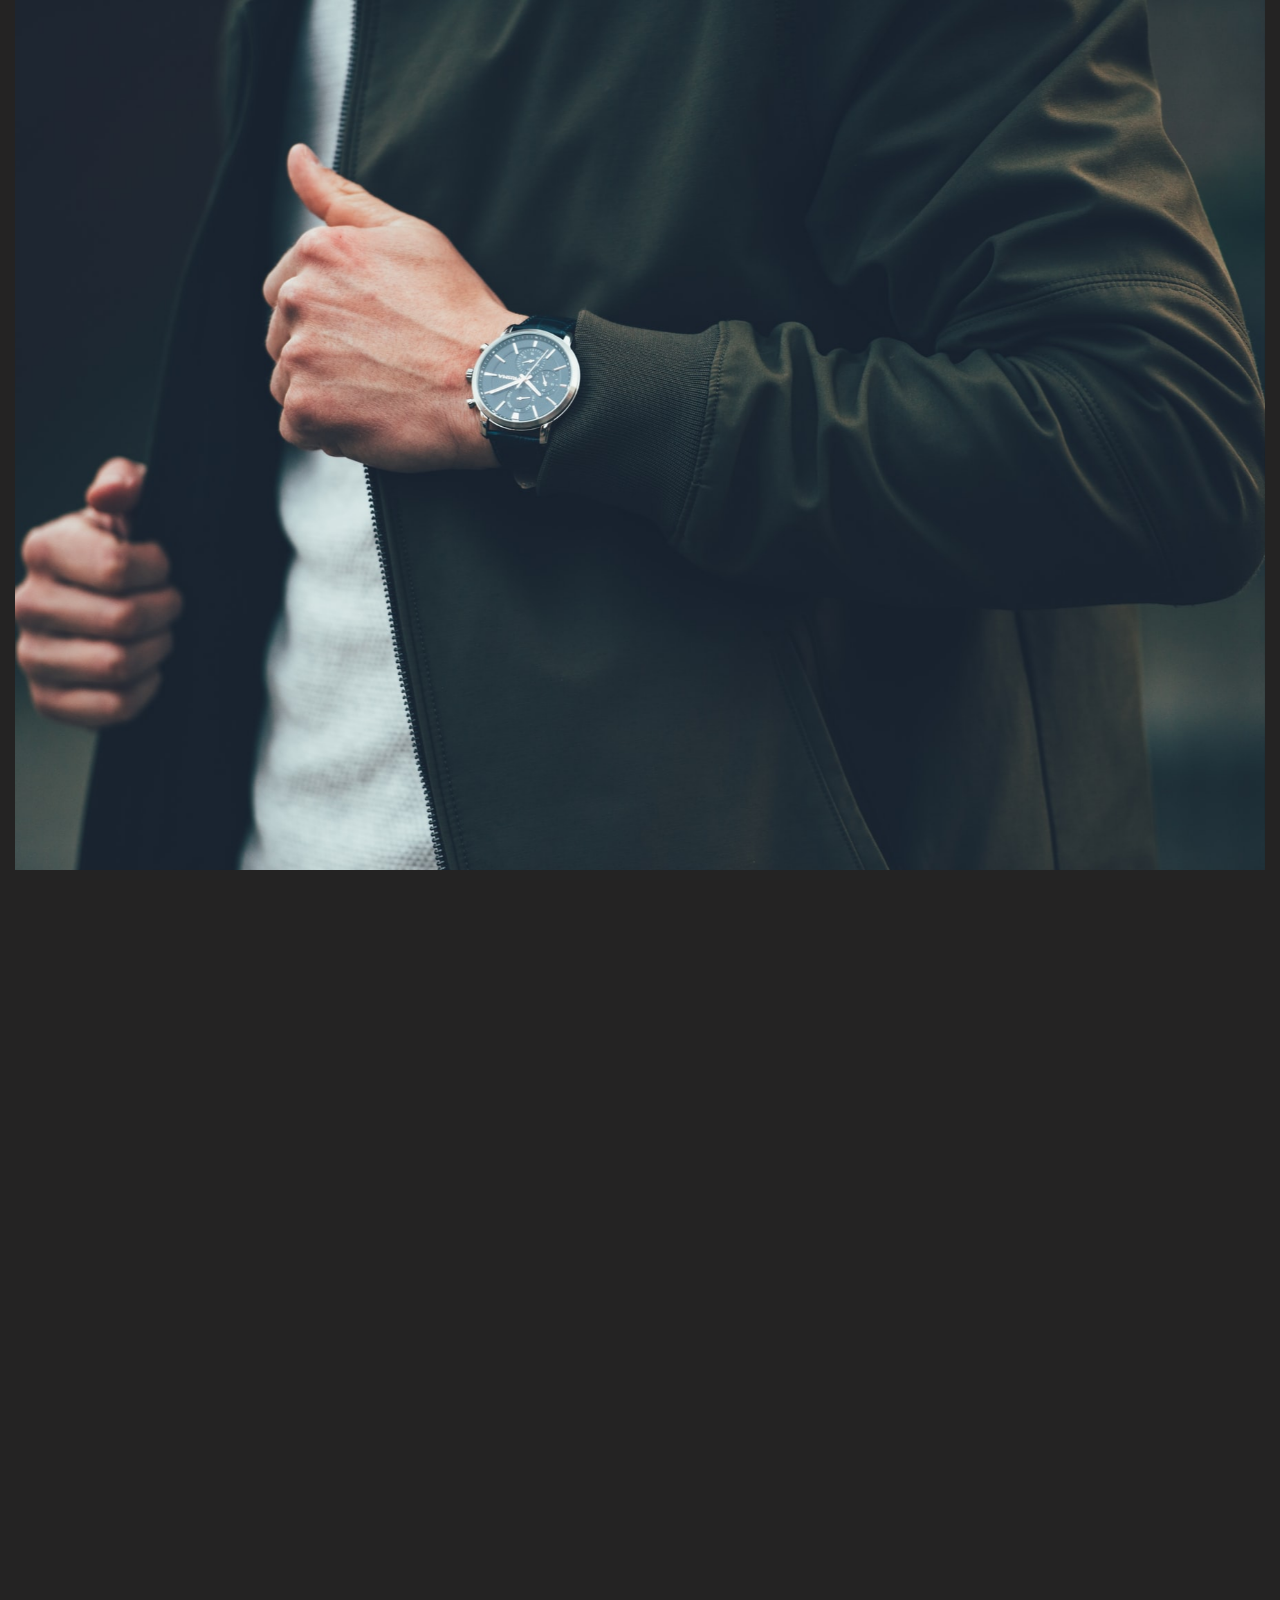
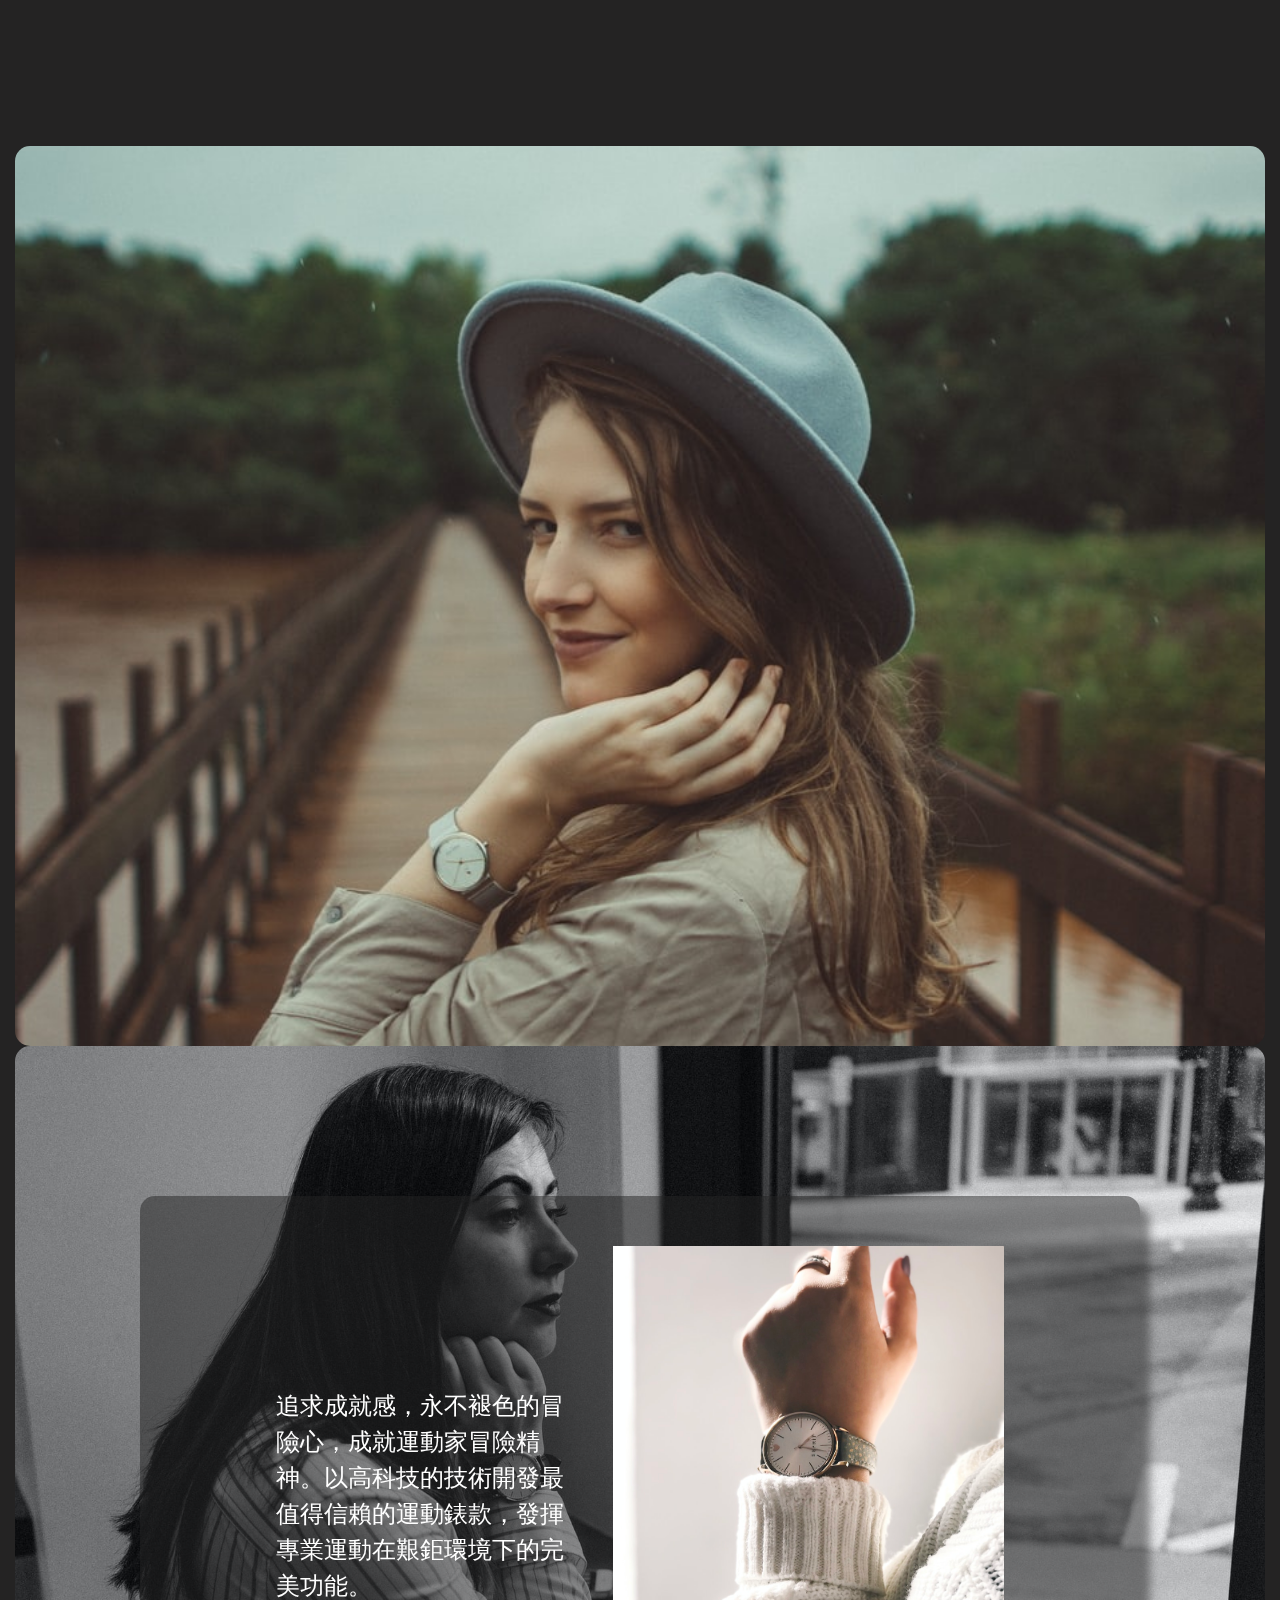
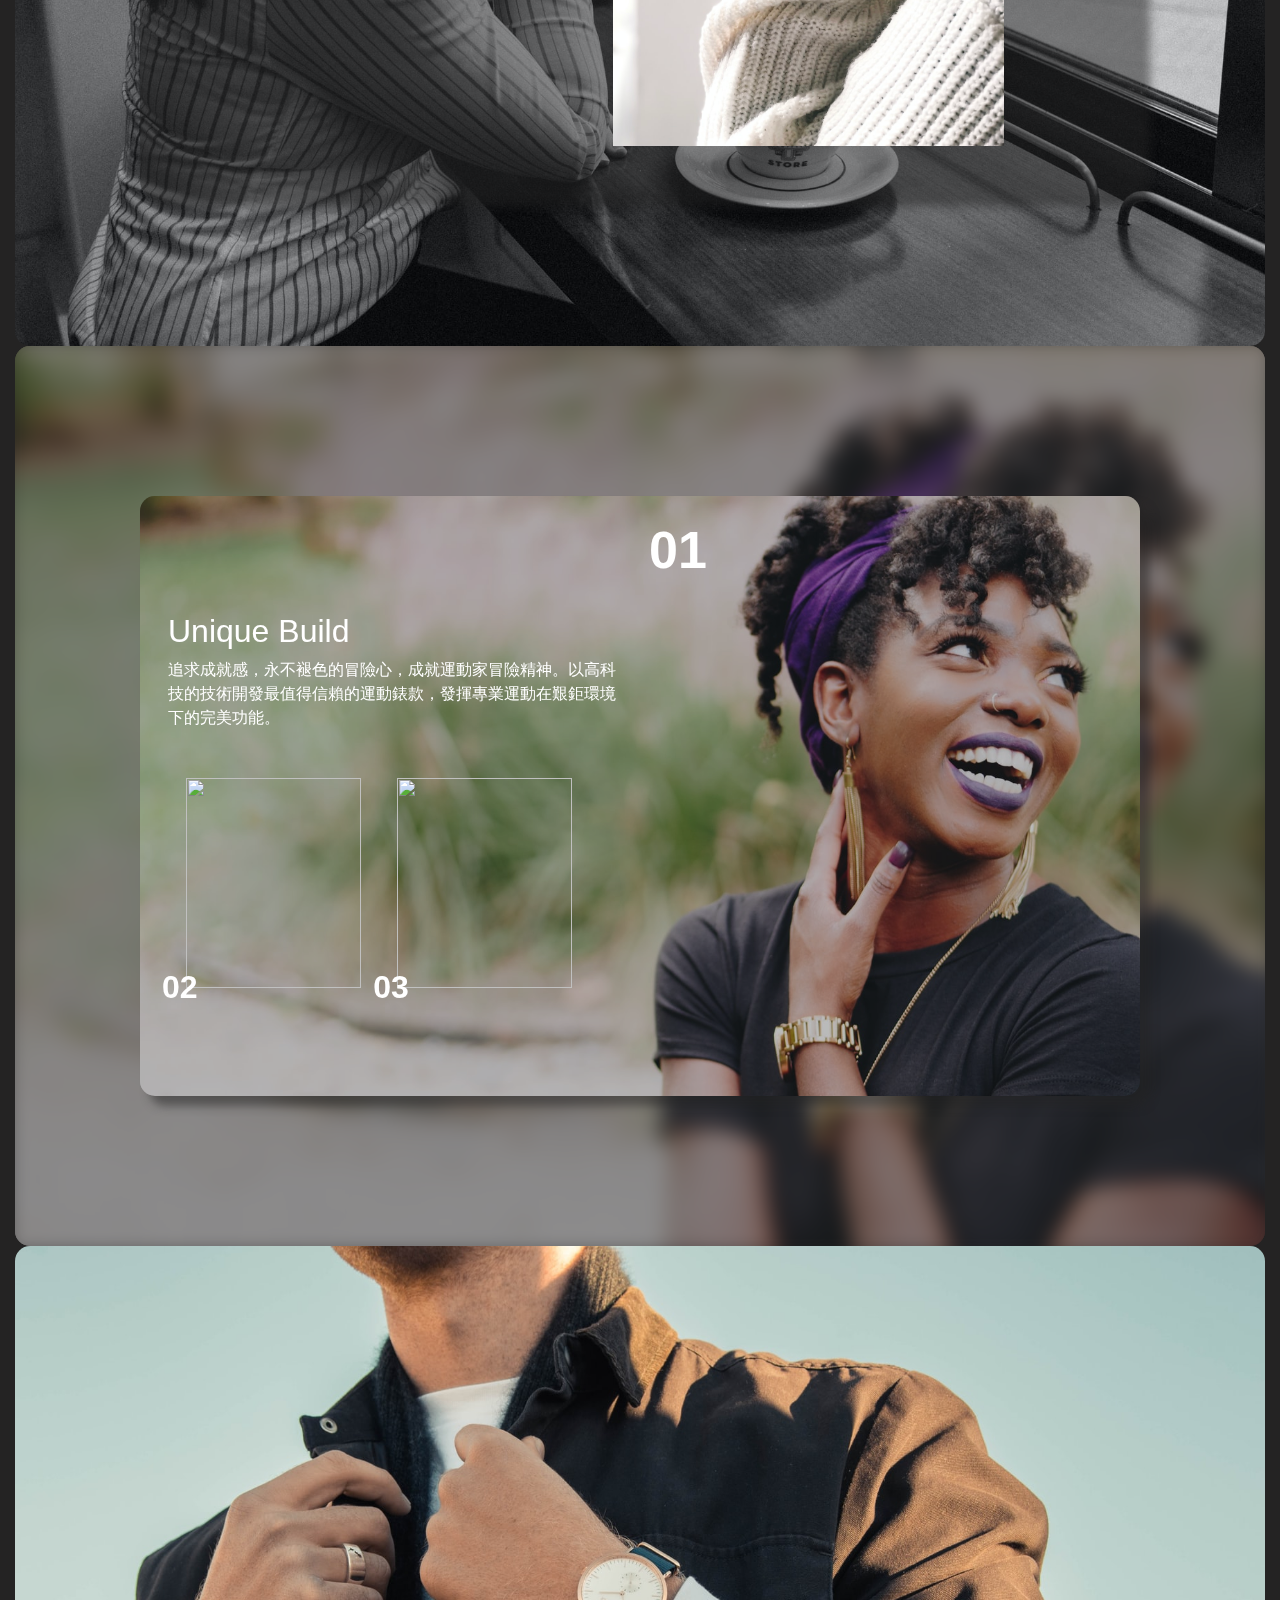
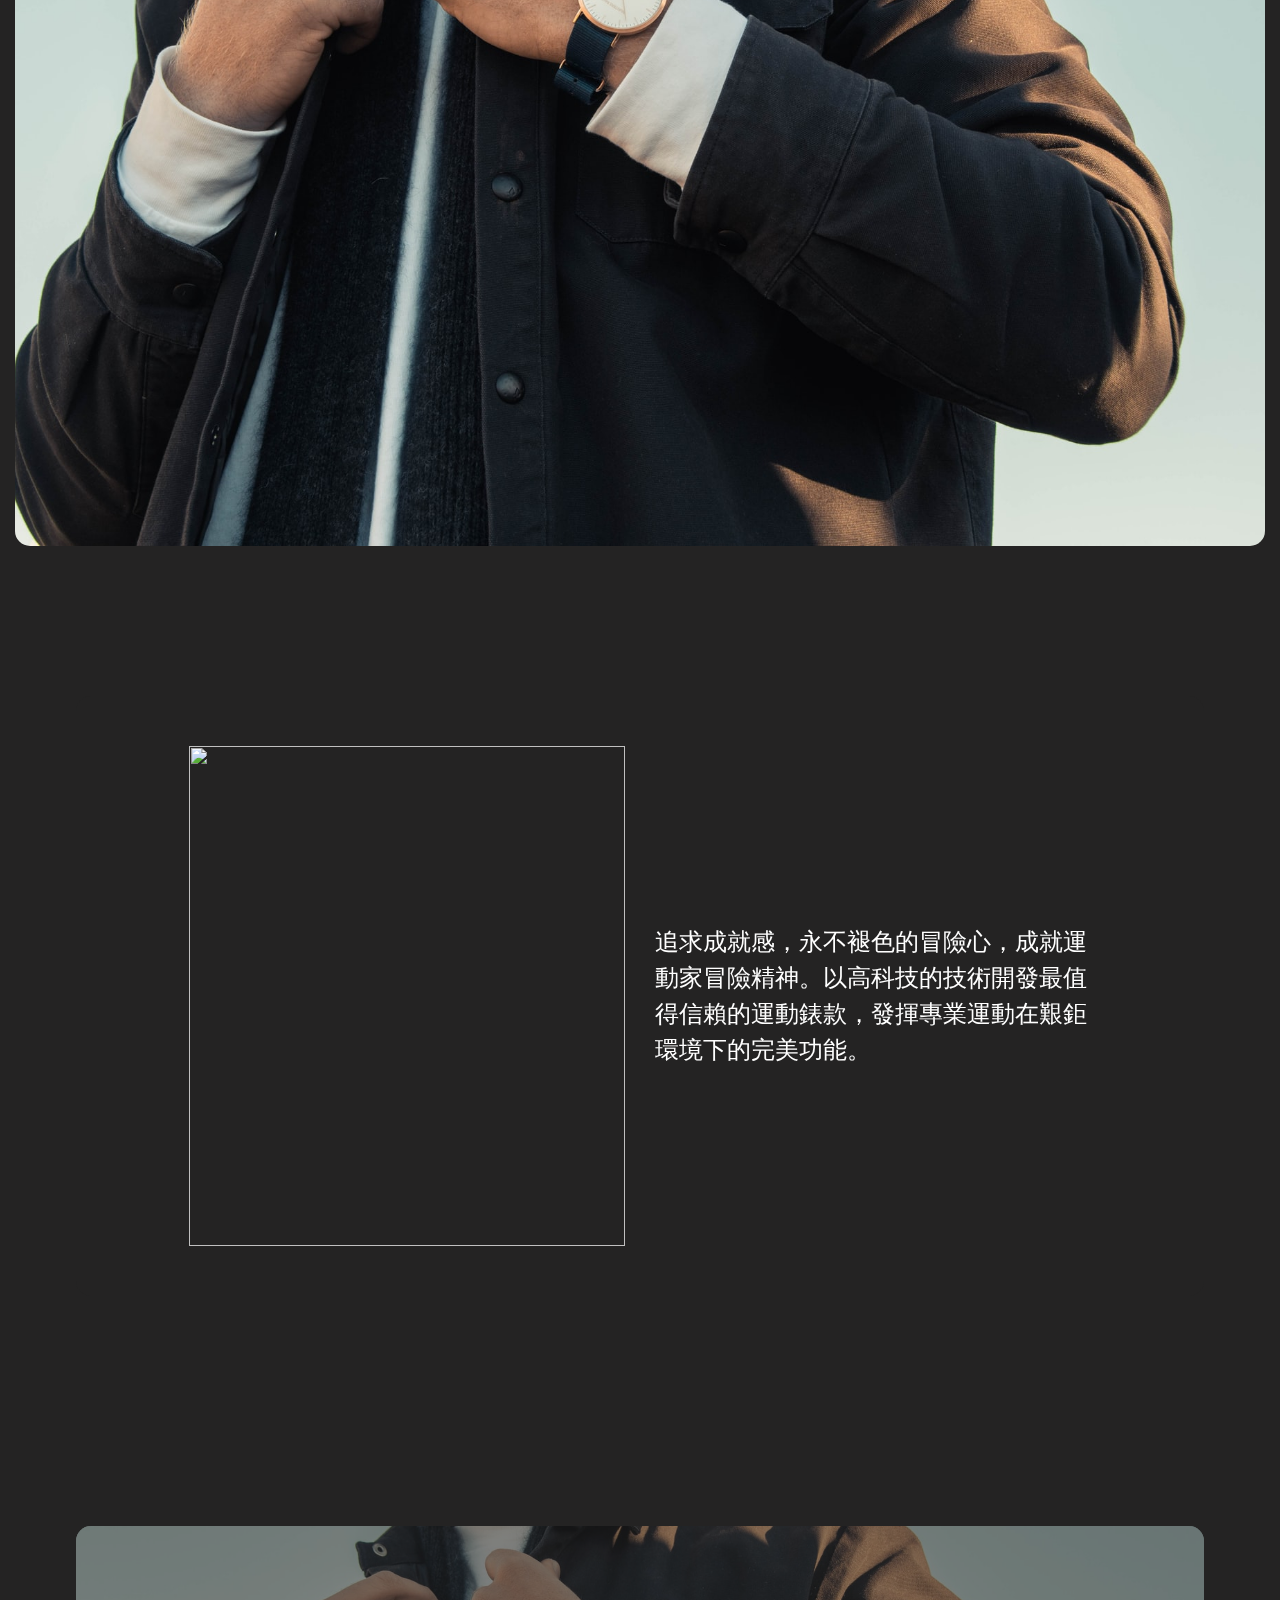
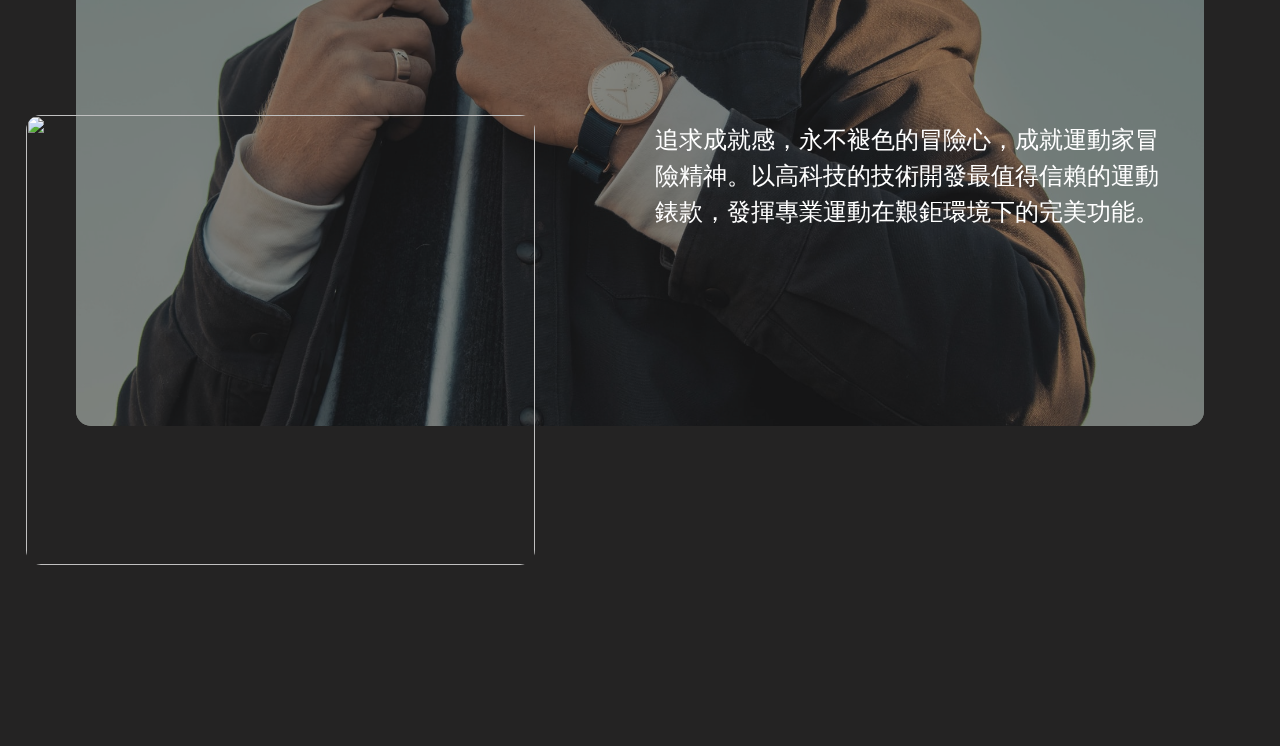
==== commit fd41b006: "addWebkit" ====
--- a/index.html
+++ b/index.html
@@ -52,8 +52,7 @@
     <header>
         <div class="container-fluid">
             <div class="header-img">
-                <div class="img"
-                    style="background-image:url('https://images.unsplash.com/photo-1523268755815-fe7c372a0349?ixlib=rb-1.2.1&ixid=eyJhcHBfaWQiOjEyMDd9&auto=format&fit=crop&w=1950&q=80')">
+                <div class="img" style="background-image:url('./img/header.jpeg')">
                 </div>
                 <div class="bottom-block"></div>
             </div>
@@ -132,8 +131,7 @@
         <div class="container-fluid">
             <!-- women watch -->
             <section class="product-advance z-2">
-                <div class="product-bg-img bg-cover"
-                    style="background-image:url('https://images.unsplash.com/photo-1524152119796-e80f031e751b?ixlib=rb-1.2.1&ixid=eyJhcHBfaWQiOjEyMDd9&auto=format&fit=crop&w=934&q=80');">
+                <div class="product-bg-img bg-cover" style="background-image:url('./img/girladvance.jpeg');">
                 </div>
             </section>
             <section class="product-advance-content bg-cover z-3">
@@ -142,9 +140,7 @@
                     <div class="row justify-content-md-center ">
                         <div class="col-md-6 col-lg-5 mb-5 mb-md-0 order-md-2">
                             <div class="product-img">
-                                <img width="100%"
-                                    src="https://images.unsplash.com/photo-1506193095-80bc749473f2?ixlib=rb-1.2.1&ixid=eyJhcHBfaWQiOjEyMDd9&auto=format&fit=crop&w=975&q=80"
-                                    alt="">
+                                <img width="100%" src="./img/girldesign.jpeg" alt="">
                             </div>
                         </div>
                         <div class="col-md-5 col-lg-4 order-md-1">
@@ -185,11 +181,6 @@
                                 </div>
                             </div>
                         </div>
-                        <!-- <div class="p-3 d-none d-md-block">
-                            <img width="100%" height="100%"
-                                src="https://images.unsplash.com/photo-1506956191951-7a88da4435e5?ixlib=rb-1.2.1&ixid=eyJhcHBfaWQiOjEyMDd9&auto=format&fit=crop&w=1567&q=80"
-                                alt="">
-                        </div> -->
                     </div>
                 </div>
             </section>
@@ -197,8 +188,7 @@
 
             <!-- men watch -->
             <section id="men" class="product-advance  z-5">
-                <div class="product-bg-img bg-cover"
-                    style="background-image:url('https://images.unsplash.com/photo-1507680434567-5739c80be1ac?ixlib=rb-1.2.1&ixid=eyJhcHBfaWQiOjEyMDd9&auto=format&fit=crop&w=1950&q=80')">
+                <div class="product-bg-img bg-cover" style="background-image:url('./img/menadvance.jpeg')">
                 </div>
             </section>
             <section class="men-content z-6">
--- a/css/sticky.css
+++ b/css/sticky.css
@@ -7,6 +7,7 @@
 
 .bottom-block {
   position: sticky;
+  position: -webkit-sticky;
   left: 0;
   right: 0;
   bottom: 0;
@@ -54,6 +55,7 @@
     height: 190vh; }
     .header-content .content-container .sticky-intro {
       position: sticky;
+      position: -webkit-sticky;
       top: 0px;
       height: 90vh;
       background-color: #000; }
@@ -97,6 +99,7 @@
     height: 165vh; }
     .product-design .product-design-container .product-design-sticky {
       position: sticky;
+      position: -webkit-sticky;
       top: 62px;
       height: auto; }
       .product-design .product-design-container .product-design-sticky .product-design-box {
@@ -134,6 +137,7 @@
 .product-advance {
   height: 100vh;
   position: sticky;
+  position: -webkit-sticky;
   top: 0; }
   .product-advance .product-bg-img {
     border-radius: 15px;
@@ -150,8 +154,9 @@
     filter: blur(10px); }
 
 .product-advance-content {
-  background-image: url("https://images.unsplash.com/photo-1530799594-8a82e00a041b?ixlib=rb-1.2.1&ixid=eyJhcHBfaWQiOjEyMDd9&auto=format&fit=crop&w=1950&q=80");
+  background-image: url("../img/girlproductbg.jpeg");
   position: sticky;
+  position: -webkit-sticky;
   top: 0;
   height: 100vh;
   width: 100%;
@@ -187,7 +192,7 @@
         left: -10px;
         right: -10px;
         bottom: -10px;
-        background-image: url("https://images.unsplash.com/photo-1530799594-8a82e00a041b?ixlib=rb-1.2.1&ixid=eyJhcHBfaWQiOjEyMDd9&auto=format&fit=crop&w=1950&q=80");
+        background-image: url("../img/girlproductbg.jpeg");
         background-attachment: fixed;
         background-position: center center;
         background-size: cover;
@@ -209,6 +214,7 @@
 
 .glass-section {
   position: sticky;
+  position: -webkit-sticky;
   top: 0;
   height: 100vh;
   width: 100%;
@@ -230,7 +236,7 @@
     left: -9px;
     right: -9px;
     bottom: -9px;
-    background-image: url("https://images.unsplash.com/photo-1506956191951-7a88da4435e5?ixlib=rb-1.2.1&ixid=eyJhcHBfaWQiOjEyMDd9&auto=format&fit=crop&w=1567&q=80");
+    background-image: url("../img/girlglass.jpeg");
     filter: blur(10px);
     background-size: cover;
     background-position: center center; }
@@ -265,7 +271,7 @@
         left: 0;
         right: 0;
         bottom: 0;
-        background-image: url("https://images.unsplash.com/photo-1506956191951-7a88da4435e5?ixlib=rb-1.2.1&ixid=eyJhcHBfaWQiOjEyMDd9&auto=format&fit=crop&w=1567&q=80");
+        background-image: url("../img/girlglass.jpeg");
         background-position: center center;
         background-size: cover; }
     .glass-section .glass-container .p-1 {
@@ -334,6 +340,7 @@
 .men-product-advance {
   height: 100vh;
   position: sticky;
+  position: -webkit-sticky;
   top: 0;
   z-index: 5; }
 
@@ -369,7 +376,7 @@
         left: -10px;
         right: -10px;
         bottom: -10px;
-        background-image: url("https://images.unsplash.com/photo-1507680434567-5739c80be1ac?ixlib=rb-1.2.1&ixid=eyJhcHBfaWQiOjEyMDd9&auto=format&fit=crop&w=1950&q=80");
+        background-image: url("../img/menadvance.jpeg");
         background-position: center center;
         background-size: cover;
         background-attachment: fixed;
@@ -431,7 +438,7 @@
         left: 0;
         right: 0;
         bottom: 0;
-        background-image: url("https://images.unsplash.com/photo-1507680434567-5739c80be1ac?ixlib=rb-1.2.1&ixid=eyJhcHBfaWQiOjEyMDd9&auto=format&fit=crop&w=1950&q=80");
+        background-image: url("../img/menadvance.jpeg");
         background-size: cover;
         background-position: center center; }
 
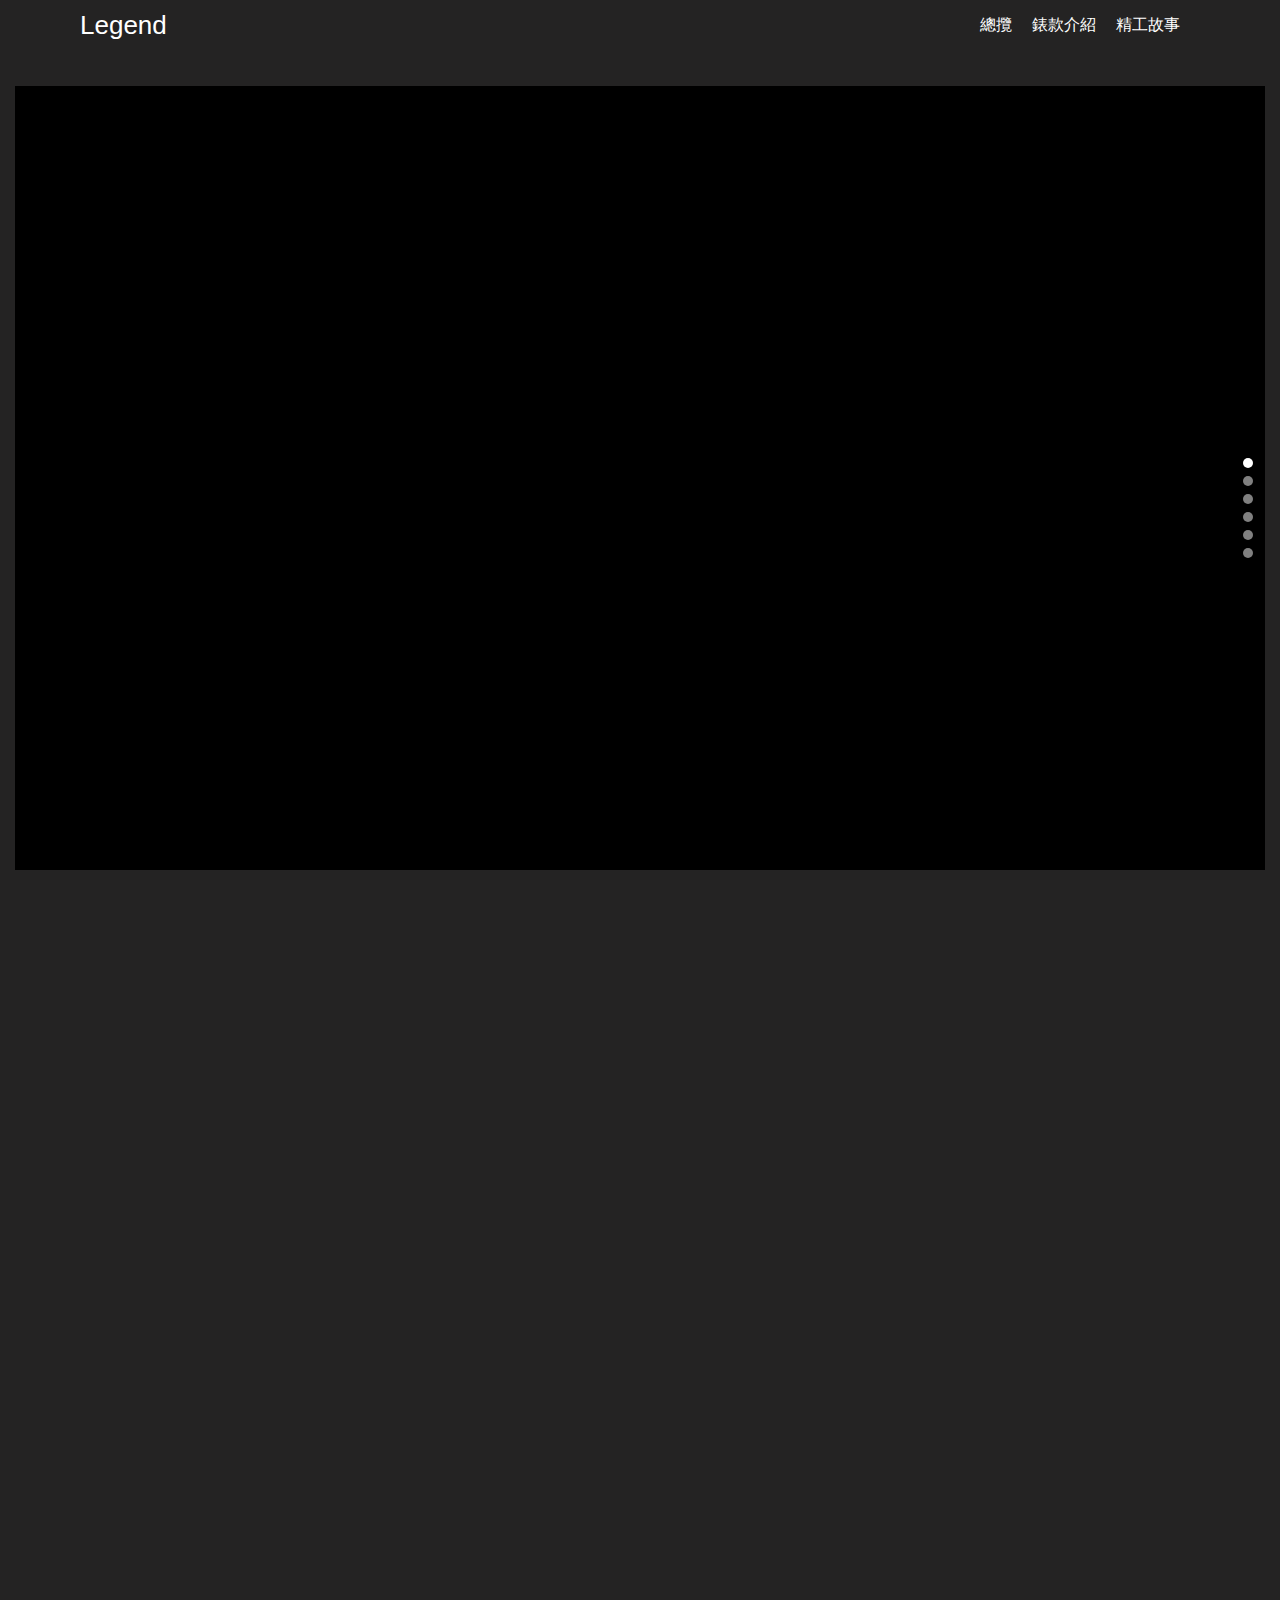
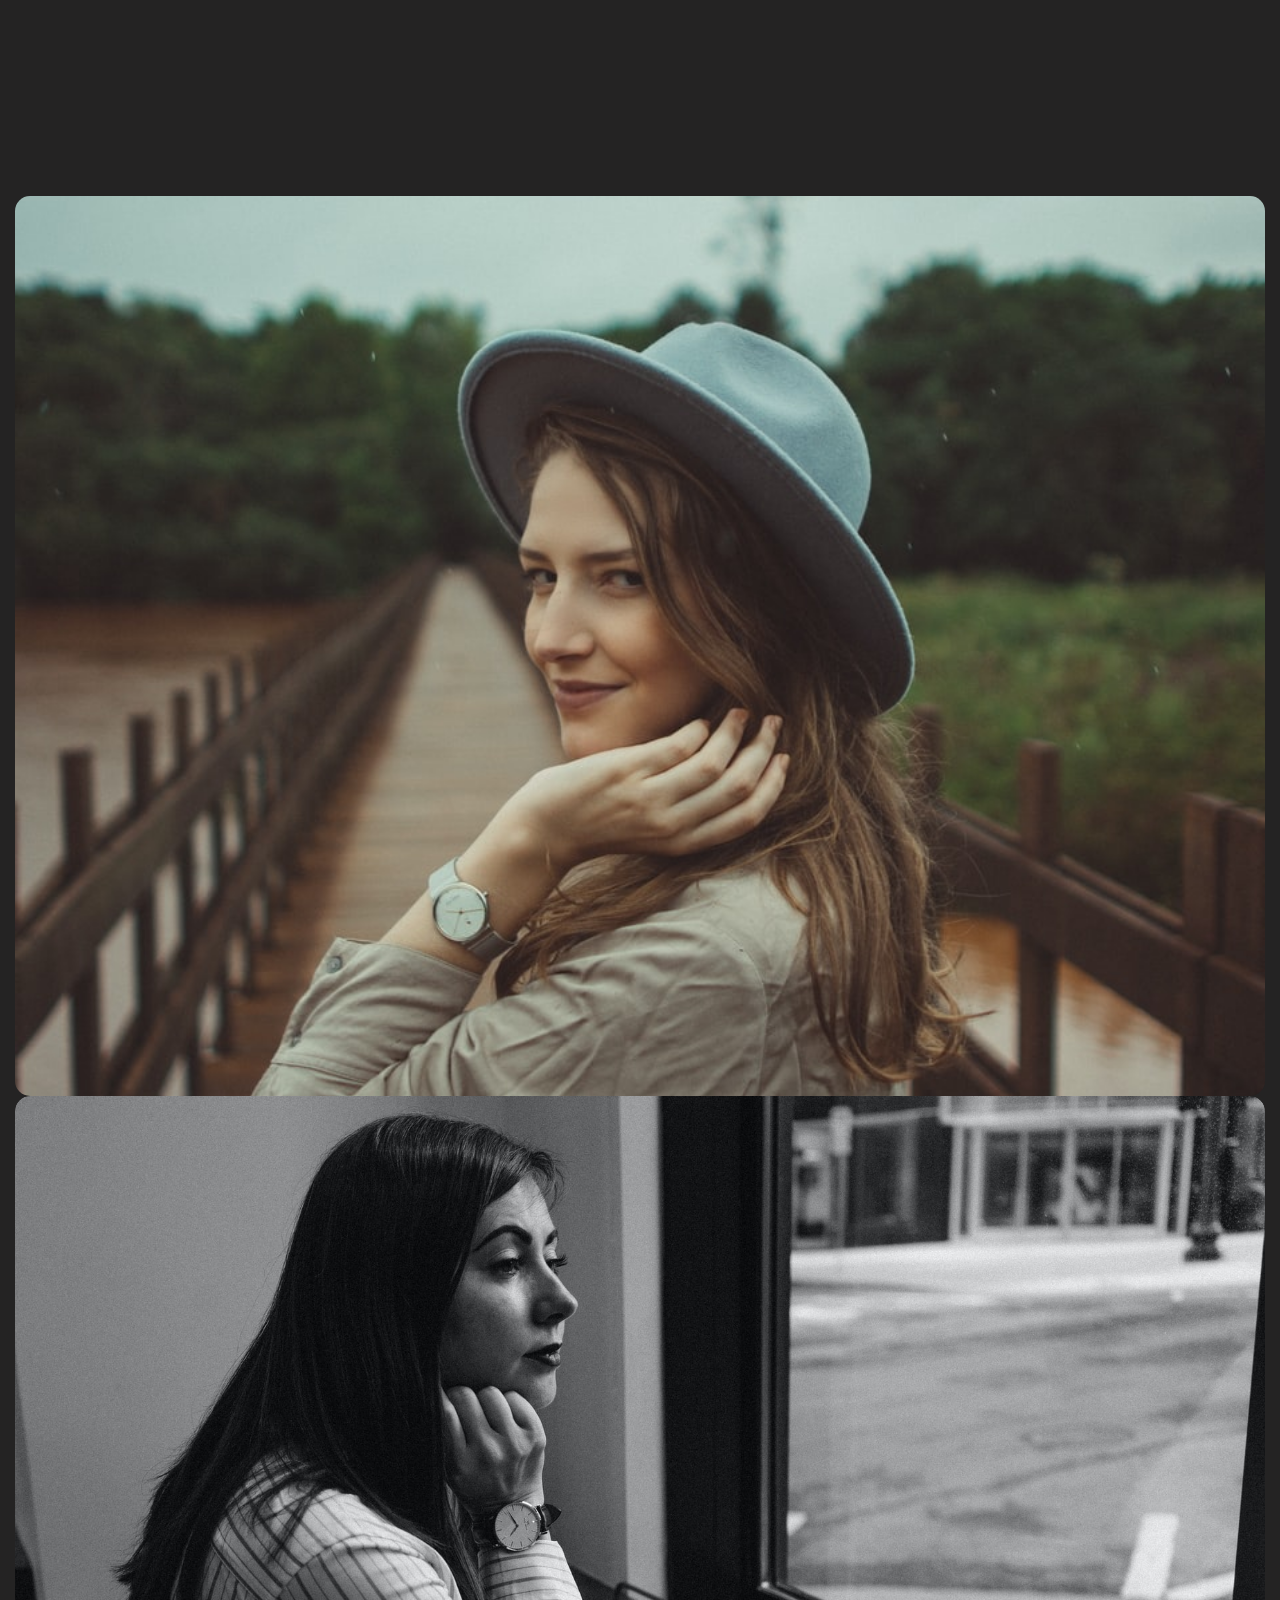
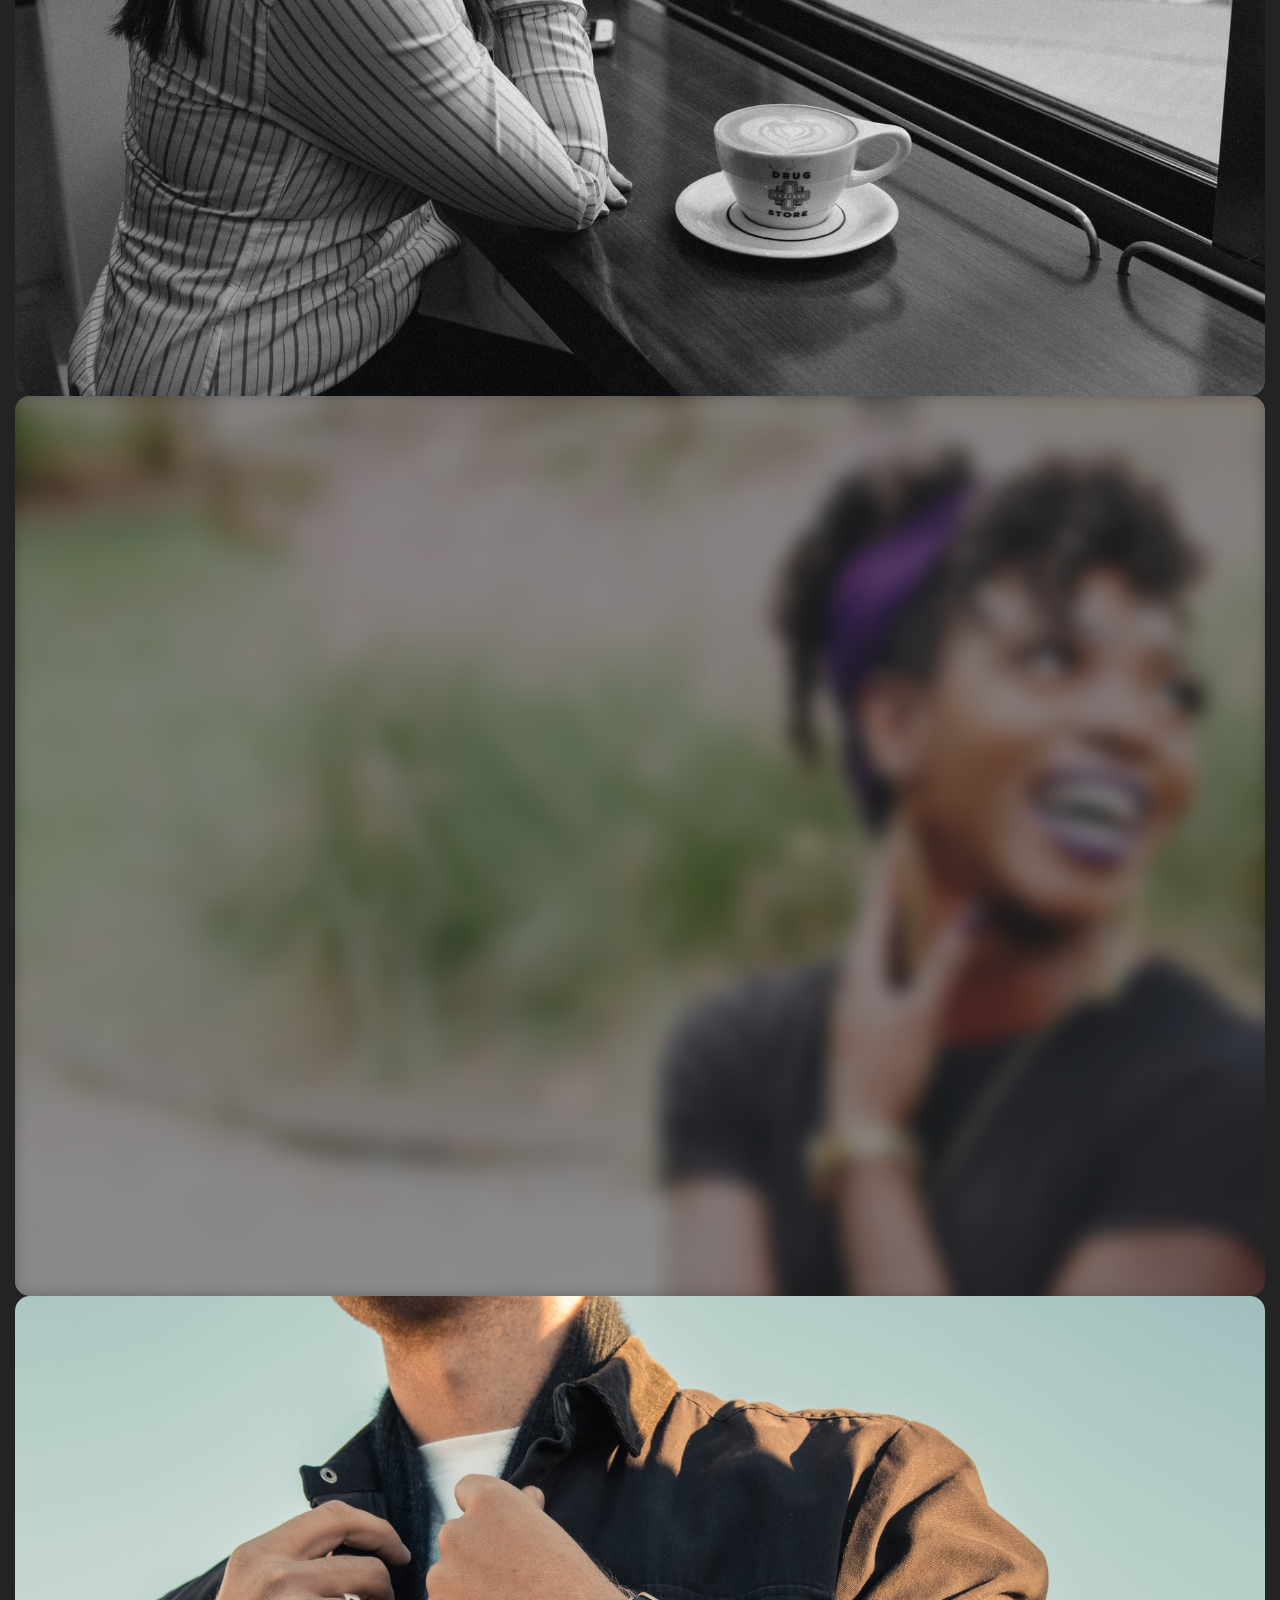
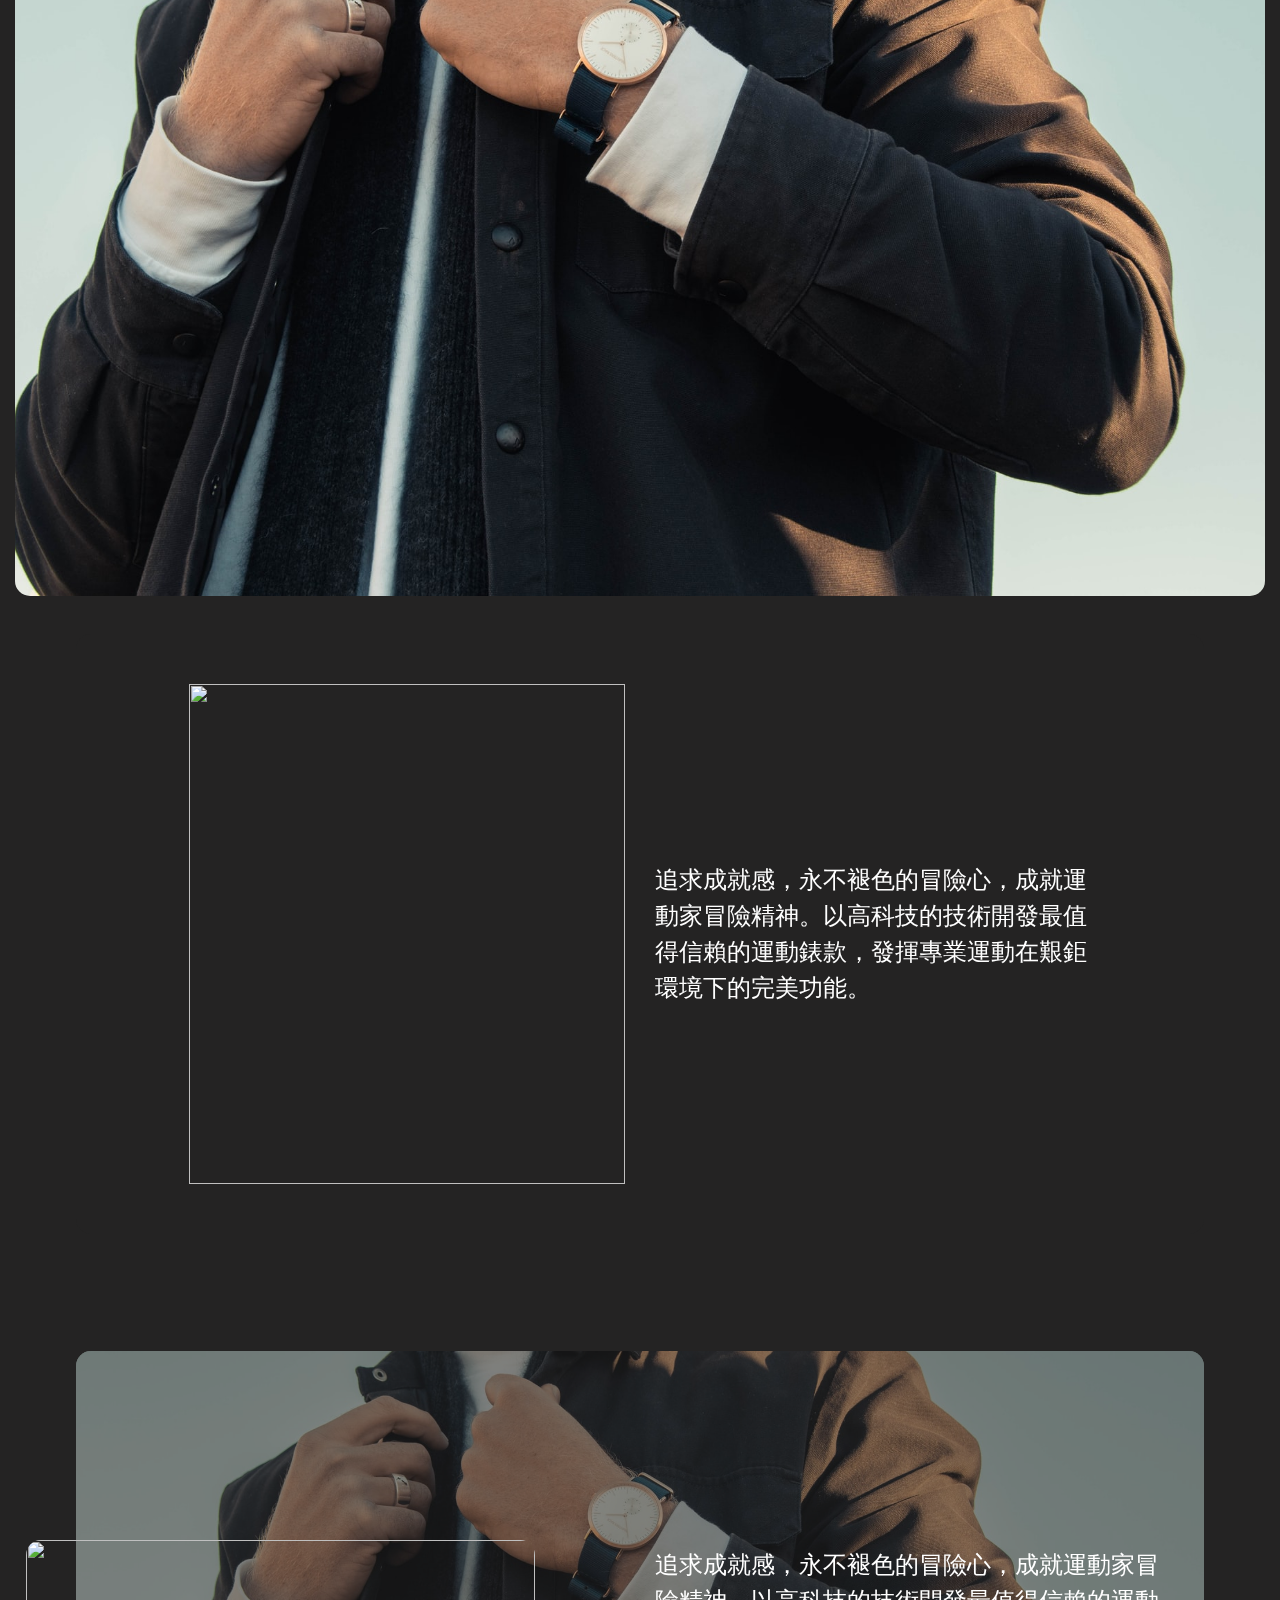
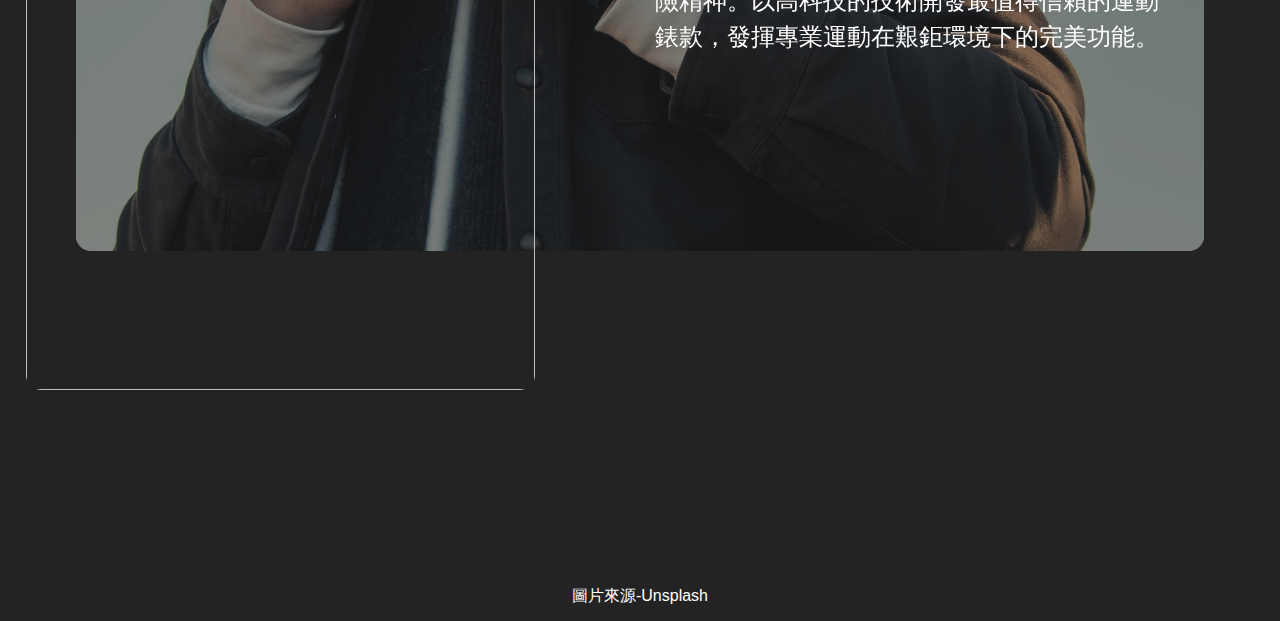
==== commit f4b02ec5: "addJquery" ====
--- a/index.html
+++ b/index.html
@@ -9,54 +9,34 @@
         integrity="sha384-Vkoo8x4CGsO3+Hhxv8T/Q5PaXtkKtu6ug5TOeNV6gBiFeWPGFN9MuhOf23Q9Ifjh" crossorigin="anonymous">
     <link rel="stylesheet" href="./scrollstyle.css">
     <link rel="stylesheet" href="./css/sticky.css">
+    <link rel="stylesheet" href="./css/animate.css">
 </head>
 
 <body>
-    <!-- <nav class="navbar navbar-expand-lg navbar-light bg-light sticky-top">
-        <a class="navbar-brand" href="#">Navbar</a>
-        <button class="navbar-toggler" type="button" data-toggle="collapse" data-target="#navbarSupportedContent"
-            aria-controls="navbarSupportedContent" aria-expanded="false" aria-label="Toggle navigation">
-            <span class="navbar-toggler-icon"></span>
-        </button>
-
-        <div class="collapse navbar-collapse" id="navbarSupportedContent">
-            <ul class="navbar-nav mr-auto">
-                <li class="nav-item active">
-                    <a class="nav-link" href="#">Home <span class="sr-only">(current)</span></a>
-                </li>
-                <li class="nav-item">
-                    <a class="nav-link" href="#">Link</a>
-                </li>
-                <li class="nav-item dropdown">
-                    <a class="nav-link dropdown-toggle" href="#" id="navbarDropdown" role="button"
-                        data-toggle="dropdown" aria-haspopup="true" aria-expanded="false">
-                        Dropdown
-                    </a>
-                    <div class="dropdown-menu" aria-labelledby="navbarDropdown">
-                        <a class="dropdown-item" href="#">Action</a>
-                        <a class="dropdown-item" href="#">Another action</a>
-                        <div class="dropdown-divider"></div>
-                        <a class="dropdown-item" href="#">Something else here</a>
-                    </div>
-                </li>
-                <li class="nav-item">
-                    <a class="nav-link disabled" href="#" tabindex="-1" aria-disabled="true">Disabled</a>
-                </li>
-            </ul>
-            <form class="form-inline my-2 my-lg-0">
-                <input class="form-control mr-sm-2" type="search" placeholder="Search" aria-label="Search">
-                <button class="btn btn-outline-success my-2 my-sm-0" type="submit">Search</button>
-            </form>
-        </div>
-    </nav> -->
-    <header>
+    <nav class="my-navbar">
+        <div class="logo">Legend</div>
+        <ul class="ml-auto m-0 d-none d-md-flex">
+            <li>總攬</li>
+            <li>錶款介紹</li>
+            <li>精工故事</li>
+        </ul>
+    </nav>
+    <div class="change-block">
+        <div data-num="1" class="change-btn active"></div>
+        <div data-num="2" class="change-btn"></div>
+        <div data-num="3" class="change-btn"></div>
+        <div data-num="4" class="change-btn"></div>
+        <div data-num="5" class="change-btn"></div>
+        <div data-num="6" class="change-btn"></div>
+    </div>
+    <header id="oneSection">
         <div class="container-fluid">
             <div class="header-img">
-                <div class="img" style="background-image:url('./img/header.jpeg')">
+                <div id="headerImg" class="img" style="background-image:url('./img/header.jpeg')">
                 </div>
                 <div class="bottom-block"></div>
             </div>
-            <div class="header-content">
+            <div id="twoSection" class="header-content">
                 <div class="content-container">
                     <div class="sticky-intro">
                         <div class="content-box">
@@ -75,67 +55,18 @@
             </div>
         </div>
     </header>
-    <!-- <section class=" mb-5 design-section">
-        <div class="container-fluid">
-            <div class="product-img-group ">
-                <div class="row justify-content-center">
-                    <div class="col-6 col-lg-3">
-                        <img width="100%"
-                            src="https://images.unsplash.com/photo-1522312346375-d1a52e2b99b3?ixlib=rb-1.2.1&ixid=eyJhcHBfaWQiOjEyMDd9&auto=format&fit=crop&w=940&q=80"
-                            alt="">
-                    </div>
-                    <div class="col-6 col-lg-3">
-                        <img width="100%"
-                            src="https://images.unsplash.com/photo-1518639845127-064c4bd0c574?ixlib=rb-1.2.1&ixid=eyJhcHBfaWQiOjEyMDd9&auto=format&fit=crop&w=934&q=80"
-                            alt="">
-                    </div>
-                    <div class="col-md-10 col-lg-4 mt-3 mt-lg-0">
-                        <img width="100%"
-                            src="https://images.unsplash.com/photo-1505759361468-ad4d9dbdab3c?ixlib=rb-1.2.1&ixid=eyJhcHBfaWQiOjEyMDd9&auto=format&fit=crop&w=582&q=80"
-                            alt="">
-                    </div>
-                </div>
-            </div>
-            <div class="product-design">
-                <div class="product-design-container">
-                    <div class="product-design-sticky">
-                        <div class="product-design-box">
-                            <div class="product-design-item h-100">
-                                <div class="row justify-content-center h-100">
-                                    <div class="mt-3 col-md-5 col-lg-5">
-                                        <div class="product-design-description">
-                                            <div class="design-content">
-                                                <h1>拿得起，<br>放得下。</h1>
-                                                <p class="py-1 text-muted">兩種尺寸，四款外觀，不鏽鋼與玻璃設計。</p>
-                                                <div>
-                                                    <button class="btn btn-outline-light">瀏覽圖庫</button>
-                                                </div>
-                                            </div>
-                                        </div>
-                                    </div>
-                                    <div class="mt-3 col-md-5 col-lg-5">
-                                        <img width="100%"
-                                            src="https://images.unsplash.com/photo-1502654253-6a533f295544?ixlib=rb-1.2.1&ixid=eyJhcHBfaWQiOjEyMDd9&auto=format&fit=crop&w=934&q=80"
-                                            alt="">
-                                    </div>
-                                </div>
-                            </div>
-                        </div>
-                    </div>
-                </div>
-            </div>
-        </div>
-
-    </section> -->
     <section class="text-white">
         <div class="container-fluid">
             <!-- women watch -->
-            <section class="product-advance z-2">
-                <div class="product-bg-img bg-cover" style="background-image:url('./img/girladvance.jpeg');">
-                </div>
-            </section>
-            <section class="product-advance-content bg-cover z-3">
-                <div class="product-advance-container container-box-shadow">
+            <section id="threeSection" class="product-advance z-2">
+                <div class="product-bg-img bg-cover">
+                </div>
+            </section>
+            <!-- product-advance-content -->
+            <section id="fourSection" class="product-advance product-advance-content  z-3">
+                <div class="product-bg-img bg-cover">
+                </div>
+                <div class="product-advance-container product-container container-box-shadow">
                     <div class="bg-block"></div>
                     <div class="row justify-content-md-center ">
                         <div class="col-md-6 col-lg-5 mb-5 mb-md-0 order-md-2">
@@ -151,34 +82,36 @@
                     </div>
                 </div>
             </section>
-            <section class="glass-section bg-cover z-4">
-                <div class="bg-glass">
-                    <div class="glass-container container-box-shadow bg-cover">
-                        <div class="bg-block"></div>
-                        <div class="title p-1 d-none d-md-block">
-                            01
-                        </div>
-                        <div class="content p-2">
-                            <h2 class="">Unique Build</h2>
-                            <p class="mb-5">
-                                追求成就感，永不褪色的冒險心，成就運動家冒險精神。以高科技的技術開發最值得信賴的運動錶款，發揮專業運動在艱鉅環境下的完美功能。
-                            </p>
-                            <div class="product-detail">
-                                <div class="item d-block d-md-none">
-                                    <div class="item-num">01</div>
-                                    <img src="https://images.unsplash.com/photo-1506956191951-7a88da4435e5?ixlib=rb-1.2.1&ixid=eyJhcHBfaWQiOjEyMDd9&auto=format&fit=crop&w=1567&q=80"
-                                        alt="">
-                                </div>
-                                <div class="item">
-                                    <div class="item-num">02</div>
-                                    <img src="https://images.unsplash.com/photo-1519742866993-66d3cfef4bbd?ixlib=rb-1.2.1&auto=format&fit=crop&w=581&q=80"
-                                        alt="">
-                                </div>
-                                <div class="item ">
-                                    <div class="item-num">03</div>
-                                    <img src="https://images.unsplash.com/photo-1484800089236-7ae8f5dffc8e?ixlib=rb-1.2.1&ixid=eyJhcHBfaWQiOjEyMDd9&auto=format&fit=crop&w=934&q=80"
-                                        alt="">
-                                </div>
+            <!-- product-advance-content end-->
+            <section id="fiveSection" class="product-advance glass-section z-4">
+                <div class="product-bg-img">
+                    <div class="bg-glass"></div>
+                </div>
+                <div class="glass-container product-container container-box-shadow bg-cover">
+                    <div class="bg-block"></div>
+                    <div class="title p-1 d-none d-md-block">
+                        01
+                    </div>
+                    <div class="content p-2">
+                        <h2 class="description-title">Unique Build</h2>
+                        <p class="mb-3 mb-md-5">
+                            追求成就感，永不褪色的冒險心，成就運動家冒險精神。以高科技的技術開發最值得信賴的運動錶款，發揮專業運動在艱鉅環境下的完美功能。
+                        </p>
+                        <div class="product-detail">
+                            <div class="item d-block d-md-none">
+                                <div class="item-num">01</div>
+                                <img src="https://images.unsplash.com/photo-1506956191951-7a88da4435e5?ixlib=rb-1.2.1&ixid=eyJhcHBfaWQiOjEyMDd9&auto=format&fit=crop&w=1567&q=80"
+                                    alt="">
+                            </div>
+                            <div class="item">
+                                <div class="item-num">02</div>
+                                <img src="https://images.unsplash.com/photo-1519742866993-66d3cfef4bbd?ixlib=rb-1.2.1&auto=format&fit=crop&w=581&q=80"
+                                    alt="">
+                            </div>
+                            <div class="item ">
+                                <div class="item-num">03</div>
+                                <img src="https://images.unsplash.com/photo-1484800089236-7ae8f5dffc8e?ixlib=rb-1.2.1&ixid=eyJhcHBfaWQiOjEyMDd9&auto=format&fit=crop&w=934&q=80"
+                                    alt="">
                             </div>
                         </div>
                     </div>
@@ -187,12 +120,12 @@
             <!-- women watch end -->
 
             <!-- men watch -->
-            <section id="men" class="product-advance  z-5">
-                <div class="product-bg-img bg-cover" style="background-image:url('./img/menadvance.jpeg')">
+            <section id="men" class="product-advance z-5">
+                <div class="product-bg-img bg-cover">
                 </div>
             </section>
             <section class="men-content z-6">
-                <div class="men-container">
+                <div class="men-container product-container">
                     <div class="bg-block">
                     </div>
                     <div class="men-product-description">
@@ -212,44 +145,164 @@
                 </div>
             </section>
             <section class="men-product-group z-6 bg-cover">
-                <div class="men-product-container">
+                <div class="men-product-container product-container">
                     <div class="bg-block"></div>
-                    <div class="row h-100 justify-content-end" style="position: relative;">
-                        <div class="col-md-7 col-lg-6 mt-100">
+                    <div class="row h-100 justify-content-center justify-content-xl-end align-items-lg-center"
+                        style="position: relative;">
+                        <div class="col-md-10 col-lg-6 mt-100">
                             <img width="100%" height="450px"
                                 src="https://images.unsplash.com/photo-1507399076055-c021699485c3?ixlib=rb-1.2.1&auto=format&fit=crop&w=1566&q=80"
                                 alt="">
                         </div>
-                        <div class="col-md-6 align-self-start align-self-md-center">
+                        <div class="col-md-8 col-lg-6 align-self-start align-self-lg-center">
                             <div class="product-text">
                                 追求成就感，永不褪色的冒險心，成就運動家冒險精神。以高科技的技術開發最值得信賴的運動錶款，發揮專業運動在艱鉅環境下的完美功能。
                             </div>
                         </div>
                     </div>
                 </div>
-                <!-- <div class="row h-100">
-                    <div class="col-md-6">
-                        <div class="test"></div>
-                    </div>
-                </div> -->
+
             </section>
             <!-- men watch end-->
         </div>
     </section>
+    <footer class="footer">圖片來源-Unsplash</footer>
 </body>
 <!-- jQuery -->
 <script src="https://cdnjs.cloudflare.com/ajax/libs/jquery/3.3.1/jquery.min.js"></script>
 <script>
+    setTimeout(function () {
+        $(".header-content").addClass("i-fix");
+        setTimeout(function () {
+            $(".my-navbar").addClass("i-fix");
+            $("#headerImg").addClass("scale-in-hor-left");
+        }, 200)
+    }, 300)
+    // navbar
+    // let lastScroll = 0;
+    // $(window).scroll(() => {
+    //     let nowScroll = $(window).scrollTop();
+    //     if (nowScroll < lastScroll) {
+    //         $(".my-navbar").addClass("i-fix");
+    //     } else {
+    //         $(".my-navbar").removeClass("i-fix");
+    //     }
+    //     lastScroll = nowScroll;
+    // })
+    // navbar end
+    const headerContentTarget = $(".header-content").offset().top;
     const target = $(".men-product-group").offset().top;
+    const threeSection = $("#threeSection").position().top;
+    const fourSection = $("#fourSection").position().top;
+    const fiveSection = $("#fiveSection").position().top;
+    const menSection = $("#men").position().top;
+    console.log(threeSection);
+    console.log(fourSection);
+    console.log(fiveSection);
+    console.log(menSection);
     $(window).scroll(() => {
         let scroll = $(window).scrollTop();
+        // console.log(scroll);
+        if (scroll > headerContentTarget - 50) {
+            $(".content-box").addClass("i-fix");
+        }
+        if (scroll > threeSection - 1000) {
+            $("#threeSection").addClass("advance-sticky");
+        }
+        if (scroll > fourSection - 1000) {
+            $("#fourSection").addClass("advance-sticky");
+        }
+        if (scroll > fiveSection - 1000) {
+            $("#fiveSection").addClass("advance-sticky");
+        }
+        if (scroll > menSection - 1000) {
+            $("#men").addClass("advance-sticky");
+        }
         if (scroll > (target - 500)) {
             $("#men").addClass("i-fix");
         } else {
             $("#men").removeClass("i-fix");
         }
+        if (scroll < 700) {
+            $(".change-btn").each(function () {
+                if (parseInt($(this).attr("data-num")) == 1) {
+                    $(this).addClass("active").siblings().removeClass("active");
+                }
+            })
+        }
+        if (scroll > 801) {
+            $(".change-btn").each(function () {
+                if (parseInt($(this).attr("data-num")) == 2) {
+                    $(this).addClass("active").siblings().removeClass("active");
+                }
+            })
+        }
+        if (scroll > threeSection - 1) {
+            $(".change-btn").each(function () {
+                if (parseInt($(this).attr("data-num")) == 3) {
+                    $(this).addClass("active").siblings().removeClass("active");
+                }
+            })
+        }
+        if (scroll > fourSection - 1) {
+            $(".change-btn").each(function () {
+                if (parseInt($(this).attr("data-num")) == 4) {
+                    $(this).addClass("active").siblings().removeClass("active");
+                }
+            })
+        }
+        if (scroll > fiveSection - 1) {
+            $(".change-btn").each(function () {
+                if (parseInt($(this).attr("data-num")) == 5) {
+                    $(this).addClass("active").siblings().removeClass("active");
+                }
+            })
+        }
+        if (scroll > menSection - 1) {
+            $(".change-btn").each(function () {
+                if (parseInt($(this).attr("data-num")) == 6) {
+                    $(this).addClass("active").siblings().removeClass("active");
+                }
+            })
+        }
+        // amimate
+        if (scroll > fourSection - 100) {
+            $(".product-advance-container").addClass("i-fix");
+            $(".product-advance-container").addClass("slit-in-horizontal");
+        }
+        if (scroll > fiveSection - 100) {
+            $(".glass-container").addClass("i-fix");
+            $(".glass-container").addClass("slit-in-horizontal");
+        }
+        // amimate end
     })
-    console.log(target);
+    $(".change-btn").click(function () {
+        // setTimeout(function () {
+        //     $(this).addClass("active").siblings().removeClass("active");
+        // }, 900)
+        const number = parseInt($(this).attr("data-num"));
+        console.log(number);
+        let position = 0;
+        if (number == 1) {
+            position = 0;
+        } else if (number == 2) {
+            position = 810;
+        } else if (number == 3) {
+            position = threeSection;
+        } else if (number == 4) {
+            position = fourSection;
+        } else if (number == 5) {
+            position = fiveSection;
+        } else {
+            position = menSection;
+        }
+
+        // const position = $(target).offset().top;
+        console.log(position);
+        $('html, body').stop().animate({
+            scrollTop: position
+        }, 800);
+    })
 </script>
 
 </html>--- a/css/sticky.css
+++ b/css/sticky.css
@@ -36,6 +36,67 @@
 .z-7 {
   z-index: 7; }
 
+.product-container {
+  position: absolute;
+  z-index: 1;
+  top: 0;
+  left: 0;
+  right: 0;
+  bottom: 0;
+  margin: auto auto; }
+
+.change-block {
+  position: fixed;
+  z-index: 100;
+  top: 50%;
+  right: 27px;
+  text-align: center; }
+  .change-block .change-btn {
+    width: 10px;
+    height: 10px;
+    border-radius: 100%;
+    background-color: grey;
+    margin-top: 8px; }
+  .change-block .change-btn.active {
+    background-color: white; }
+
+.my-navbar {
+  width: 100%;
+  height: 50px;
+  padding: 0 80px;
+  background-color: #242323;
+  color: white;
+  opacity: 0;
+  transition: all .4s ease;
+  display: flex;
+  align-items: center; }
+  .my-navbar .logo {
+    font-size: 26px;
+    font-weight: 500; }
+  .my-navbar ul {
+    list-style: none;
+    display: flex;
+    align-items: center; }
+    .my-navbar ul li {
+      margin-right: 20px;
+      font-weight: 500; }
+
+.my-navbar.i-fix {
+  opacity: 1; }
+
+@media (max-width: 576px) {
+  .my-navbar {
+    padding: 0 30px; } }
+
+.footer {
+  width: 100%;
+  height: 50px;
+  line-height: 50px;
+  text-align: center;
+  padding: 0 80px;
+  background-color: #242323;
+  color: white; }
+
 .header-img {
   position: relative;
   z-index: 3;
@@ -44,13 +105,16 @@
     height: 100%;
     width: 100%;
     background-size: cover;
-    background-position: center center; }
+    background-position: center center;
+    opacity: 0; }
 
 .header-content {
   position: relative;
   z-index: 2;
   color: white;
-  margin-top: -96vh; }
+  margin-top: -96vh;
+  opacity: 0;
+  transition: all .5s ease; }
   .header-content .content-container {
     height: 190vh; }
     .header-content .content-container .sticky-intro {
@@ -63,13 +127,20 @@
         height: 100%;
         display: flex;
         align-items: center;
-        padding: 30px 60px; }
+        padding: 30px 60px;
+        opacity: 0;
+        transition: all .3s ease; }
         .header-content .content-container .sticky-intro .content-box .content-text h1 {
           font-size: 66px;
           font-weight: 600; }
         .header-content .content-container .sticky-intro .content-box .content-text p {
           font-size: 26px;
           font-weight: 300; }
+      .header-content .content-container .sticky-intro .content-box.i-fix {
+        opacity: 1; }
+
+.header-content.i-fix {
+  opacity: 1; }
 
 @media (max-width: 576px) {
   .header-content .content-container .sticky-intro {
@@ -81,64 +152,12 @@
       font-size: 18px;
       font-weight: 300; } }
 
-.product-img-group {
-  position: relative;
-  z-index: 3;
-  background-color: #242323;
-  height: 76vh;
-  display: flex;
-  align-items: center; }
-  .product-img-group img {
-    height: 550px; }
-
-.product-design {
-  margin-top: -75vh;
-  position: relative;
-  z-index: 2; }
-  .product-design .product-design-container {
-    height: 165vh; }
-    .product-design .product-design-container .product-design-sticky {
-      position: sticky;
-      position: -webkit-sticky;
-      top: 62px;
-      height: auto; }
-      .product-design .product-design-container .product-design-sticky .product-design-box {
-        height: 100%; }
-        .product-design .product-design-container .product-design-sticky .product-design-box .product-design-item {
-          height: 100%; }
-          .product-design .product-design-container .product-design-sticky .product-design-box .product-design-item .product-design-description {
-            width: 100%;
-            height: 100%;
-            background-color: #000; }
-
-.product-design-item .design-content {
-  height: 100%;
-  display: flex;
-  justify-content: center;
-  flex-direction: column;
-  color: white;
-  padding: 15px 40px; }
-  .product-design-item .design-content h1 {
-    font-size: 58px; }
-
-.product-design-item img {
-  height: 554px; }
-
-@media (max-width: 576px) {
-  .product-img-group {
-    height: auto; }
-    .product-img-group img {
-      height: 308px; }
-  .product-design-item .design-content h1 {
-    font-size: 34px; }
-  .product-design-item img {
-    height: 278px; } }
-
 .product-advance {
   height: 100vh;
-  position: sticky;
-  position: -webkit-sticky;
-  top: 0; }
+  width: 100%;
+  position: relative;
+  top: 0;
+  overflow: hidden; }
   .product-advance .product-bg-img {
     border-radius: 15px;
     position: absolute;
@@ -147,36 +166,59 @@
     right: 0;
     bottom: 0;
     transition: all .7s ease; }
-
-.product-advance.i-fix {
-  overflow: hidden; }
-  .product-advance.i-fix .product-bg-img {
-    filter: blur(10px); }
+  .product-advance:nth-child(1) .product-bg-img {
+    background-image: url("../img/girladvance.jpeg"); }
+  .product-advance:nth-child(2) .product-bg-img {
+    background-image: url("../img/girlproductbg.jpeg"); }
+  .product-advance:nth-child(3) .product-bg-img {
+    overflow: hidden;
+    background-color: rgba(36, 36, 35, 0.5); }
+    .product-advance:nth-child(3) .product-bg-img .bg-glass {
+      position: absolute;
+      z-index: -1;
+      top: 0;
+      left: 0;
+      right: 0;
+      bottom: 0; }
+      .product-advance:nth-child(3) .product-bg-img .bg-glass:after {
+        content: "";
+        position: absolute;
+        top: -9px;
+        left: -9px;
+        right: -9px;
+        bottom: -9px;
+        background-image: url("../img/girlglass.jpeg");
+        filter: blur(10px);
+        background-size: cover;
+        background-position: center center; }
+  .product-advance:nth-child(4) .product-bg-img {
+    background-image: url("../img/menadvance.jpeg"); }
+
+.product-advance.advance-sticky {
+  overflow: hidden;
+  position: sticky;
+  position: -webkit-sticky; }
+
+#men.i-fix .product-bg-img {
+  top: -10px;
+  left: -10px;
+  right: -10px;
+  bottom: -10px;
+  filter: blur(10px); }
 
 .product-advance-content {
-  background-image: url("../img/girlproductbg.jpeg");
-  position: sticky;
-  position: -webkit-sticky;
-  top: 0;
-  height: 100vh;
-  width: 100%;
-  background-color: #242323;
   color: white;
   display: flex;
   align-items: center;
   border-radius: 15px; }
   .product-advance-content .product-advance-container {
+    opacity: 0;
     border-radius: 15px;
     padding: 50px 10px;
-    position: absolute;
-    top: 0;
-    left: 0;
-    right: 0;
-    bottom: 0;
-    margin: auto;
     max-height: 600px;
-    max-width: 80%;
-    overflow: hidden; }
+    max-width: 1128px;
+    overflow: hidden;
+    transition: all .6s ease; }
     .product-advance-content .product-advance-container .bg-block {
       position: absolute;
       top: 0;
@@ -208,102 +250,86 @@
       .product-advance-content .product-advance-container .product-img img {
         height: 100%; }
 
-@media (max-width: 576px) {
-  .product-advance-content .product-advance-container .product-img {
-    height: 300px; } }
-
-.glass-section {
-  position: sticky;
-  position: -webkit-sticky;
-  top: 0;
-  height: 100vh;
-  width: 100%;
+.product-advance-content .product-advance-container.i-fix {
+  opacity: 1; }
+
+@media (max-width: 1025px) {
+  .product-advance-content .product-advance-container {
+    max-width: 80%; } }
+
+@media (max-width: 576px) {
+  .product-advance-content .product-advance-container {
+    max-width: 90%; }
+    .product-advance-content .product-advance-container .product-img {
+      height: 300px; } }
+
+.glass-section .glass-container {
+  opacity: 0;
+  margin: auto auto;
+  padding: 0 20px;
+  max-width: 1128px;
+  height: 600px;
+  border-radius: 15px;
   overflow: hidden;
-  border-radius: 15px; }
-  .glass-section .bg-glass {
+  background-color: rgba(36, 36, 35, 0.3);
+  display: grid;
+  grid-template-columns: repeat(4, 1fr);
+  grid-template-rows: repeat(6, 1fr);
+  grid-gap: 0px 10px; }
+  .glass-section .glass-container .bg-block {
     position: absolute;
-    z-index: 0;
+    z-index: -1;
     top: 0;
     left: 0;
     right: 0;
-    bottom: 0;
-    background-color: rgba(36, 36, 35, 0.5); }
-  .glass-section:after {
-    content: "";
-    position: absolute;
-    z-index: -1;
-    top: -9px;
-    left: -9px;
-    right: -9px;
-    bottom: -9px;
-    background-image: url("../img/girlglass.jpeg");
-    filter: blur(10px);
-    background-size: cover;
-    background-position: center center; }
-  .glass-section .glass-container {
-    position: absolute;
-    top: 0;
-    left: 0;
-    right: 0;
-    bottom: 0;
-    margin: auto auto;
-    padding: 0 20px;
-    max-width: 80%;
-    height: 600px;
-    border-radius: 15px;
-    overflow: hidden;
-    background-color: rgba(36, 36, 35, 0.3);
-    display: grid;
-    grid-template-columns: repeat(4, 1fr);
-    grid-template-rows: repeat(6, 1fr);
-    grid-gap: 0px 10px; }
-    .glass-section .glass-container .bg-block {
-      position: absolute;
-      z-index: -1;
+    bottom: 0; }
+    .glass-section .glass-container .bg-block:after {
+      content: "";
+      position: absolute;
       top: 0;
       left: 0;
       right: 0;
-      bottom: 0; }
-      .glass-section .glass-container .bg-block:after {
-        content: "";
+      bottom: 0;
+      background-image: url("../img/girlglass.jpeg");
+      background-position: center center;
+      background-size: cover; }
+  .glass-section .glass-container .p-1 {
+    grid-column: 3 / span 1;
+    grid-row: 1 /span 1; }
+  .glass-section .glass-container .p-2 {
+    grid-column: 1 / span 2;
+    grid-row: 2 /  span 4; }
+  .glass-section .glass-container .p-3 {
+    grid-column: 3 / span 2;
+    grid-row: 2 /  span 4; }
+  .glass-section .glass-container .title {
+    line-height: 100px;
+    font-size: 52px;
+    font-weight: 600; }
+  .glass-section .glass-container .product-detail {
+    width: 100%;
+    display: flex;
+    flex-wrap: wrap; }
+    .glass-section .glass-container .product-detail .item {
+      position: relative;
+      padding: 0 4%;
+      width: 46%; }
+      .glass-section .glass-container .product-detail .item .item-num {
         position: absolute;
-        top: 0;
-        left: 0;
-        right: 0;
-        bottom: 0;
-        background-image: url("../img/girlglass.jpeg");
-        background-position: center center;
-        background-size: cover; }
-    .glass-section .glass-container .p-1 {
-      grid-column: 3 / span 1;
-      grid-row: 1 /span 1; }
-    .glass-section .glass-container .p-2 {
-      grid-column: 1 / span 2;
-      grid-row: 2 /  span 4; }
-    .glass-section .glass-container .p-3 {
-      grid-column: 3 / span 2;
-      grid-row: 2 /  span 4; }
-    .glass-section .glass-container .title {
-      line-height: 100px;
-      font-size: 52px;
-      font-weight: 600; }
-    .glass-section .glass-container .product-detail {
-      width: 100%;
-      display: flex;
-      flex-wrap: wrap; }
-      .glass-section .glass-container .product-detail .item {
-        position: relative;
-        padding: 0 4%;
-        width: 46%; }
-        .glass-section .glass-container .product-detail .item .item-num {
-          position: absolute;
-          bottom: -23px;
-          left: -6px;
-          font-size: 32px;
-          font-weight: 600; }
-        .glass-section .glass-container .product-detail .item img {
-          width: 100%;
-          height: 210px; }
+        bottom: -23px;
+        left: -6px;
+        font-size: 32px;
+        font-weight: 600; }
+      .glass-section .glass-container .product-detail .item img {
+        width: 100%;
+        height: 210px; }
+
+.glass-section .glass-container.i-fix {
+  opacity: 1; }
+
+@media (max-width: 1025px) {
+  .glass-section .glass-container {
+    max-width: 80%; } }
 
 @media (max-width: 768px) {
   .glass-section .glass-container {
@@ -315,7 +341,7 @@
     .glass-section .glass-container {
       padding: 0 10px;
       max-width: 95%;
-      height: 98%;
+      height: 93%;
       background-color: rgba(36, 36, 35, 0.6);
       grid-template-columns: repeat(1, 1fr);
       grid-template-rows: repeat(6, 1fr);
@@ -332,30 +358,17 @@
           width: 50%;
           padding: 5% 1%; }
           .glass-section .glass-container .product-detail .item .item-num {
-            bottom: 196px;
+            bottom: 176px;
             left: -12px; }
           .glass-section .glass-container .product-detail .item img {
-            height: 200px; } }
-
-.men-product-advance {
-  height: 100vh;
-  position: sticky;
-  position: -webkit-sticky;
-  top: 0;
-  z-index: 5; }
+            height: 180px; } }
 
 .men-content {
   position: relative;
   top: 0;
-  height: 100vh;
+  height: 75vh;
   overflow: hidden; }
   .men-content .men-container {
-    position: absolute;
-    margin: auto;
-    top: 0;
-    left: 0;
-    right: 0;
-    bottom: 0;
     max-width: 1128px;
     height: 600px;
     border-radius: 15px;
@@ -389,29 +402,27 @@
       font-size: 24px;
       font-weight: 300; }
 
-@media (max-width: 768px) {
+@media (max-width: 1025px) {
   .men-content .men-container {
     max-width: 80%; } }
 
 @media (max-width: 576px) {
-  .men-content .men-container {
-    max-width: 90%;
-    height: auto; } }
+  .men-content {
+    height: 100vh; }
+    .men-content .men-container {
+      max-width: 90%;
+      height: auto; }
+      .men-content .men-container img {
+        height: 300px; } }
 
 .men-product-group {
   height: 100vh;
   position: relative; }
   .men-product-group .men-product-container {
-    position: absolute;
-    top: 0;
-    left: 0;
-    right: 0;
-    bottom: 0;
     margin: 80px auto 0 auto;
     max-width: 1128px;
     height: 500px;
     padding: 15px 40px;
-    background-color: rgba(36, 36, 35, 0.5);
     border-radius: 15px; }
     .men-product-group .men-product-container .mt-100 {
       position: absolute;
@@ -424,16 +435,17 @@
       font-weight: 300; }
     .men-product-group .men-product-container .bg-block {
       position: absolute;
-      z-index: -1;
       top: 0;
       left: 0;
       right: 0;
       bottom: 0;
+      background-color: rgba(36, 36, 35, 0.5);
       border-radius: 15px;
       overflow: hidden; }
       .men-product-group .men-product-container .bg-block:after {
         content: "";
         position: absolute;
+        z-index: -1;
         top: 0;
         left: 0;
         right: 0;
@@ -442,13 +454,30 @@
         background-size: cover;
         background-position: center center; }
 
+@media (max-width: 1025px) {
+  .men-product-group {
+    height: 70vh; }
+    .men-product-group .men-product-container {
+      height: 600px;
+      max-width: 80%; }
+      .men-product-group .men-product-container .mt-100 {
+        position: relative;
+        top: 0px;
+        left: 0px; }
+        .men-product-group .men-product-container .mt-100 img {
+          height: 500px; } }
+
 @media (max-width: 768px) {
-  .men-product-group .men-product-container {
-    max-width: 80%; } }
-
-@media (max-width: 576px) {
   .men-product-group {
-    margin-top: 150px; }
+    height: 90vh; }
+    .men-product-group .men-product-container {
+      max-width: 80%;
+      height: auto; } }
+
+@media (max-width: 576px) {
+  .men-product-group {
+    margin-top: 75px;
+    height: 100vh; }
     .men-product-group .men-product-container {
       max-width: 90%;
       height: auto;
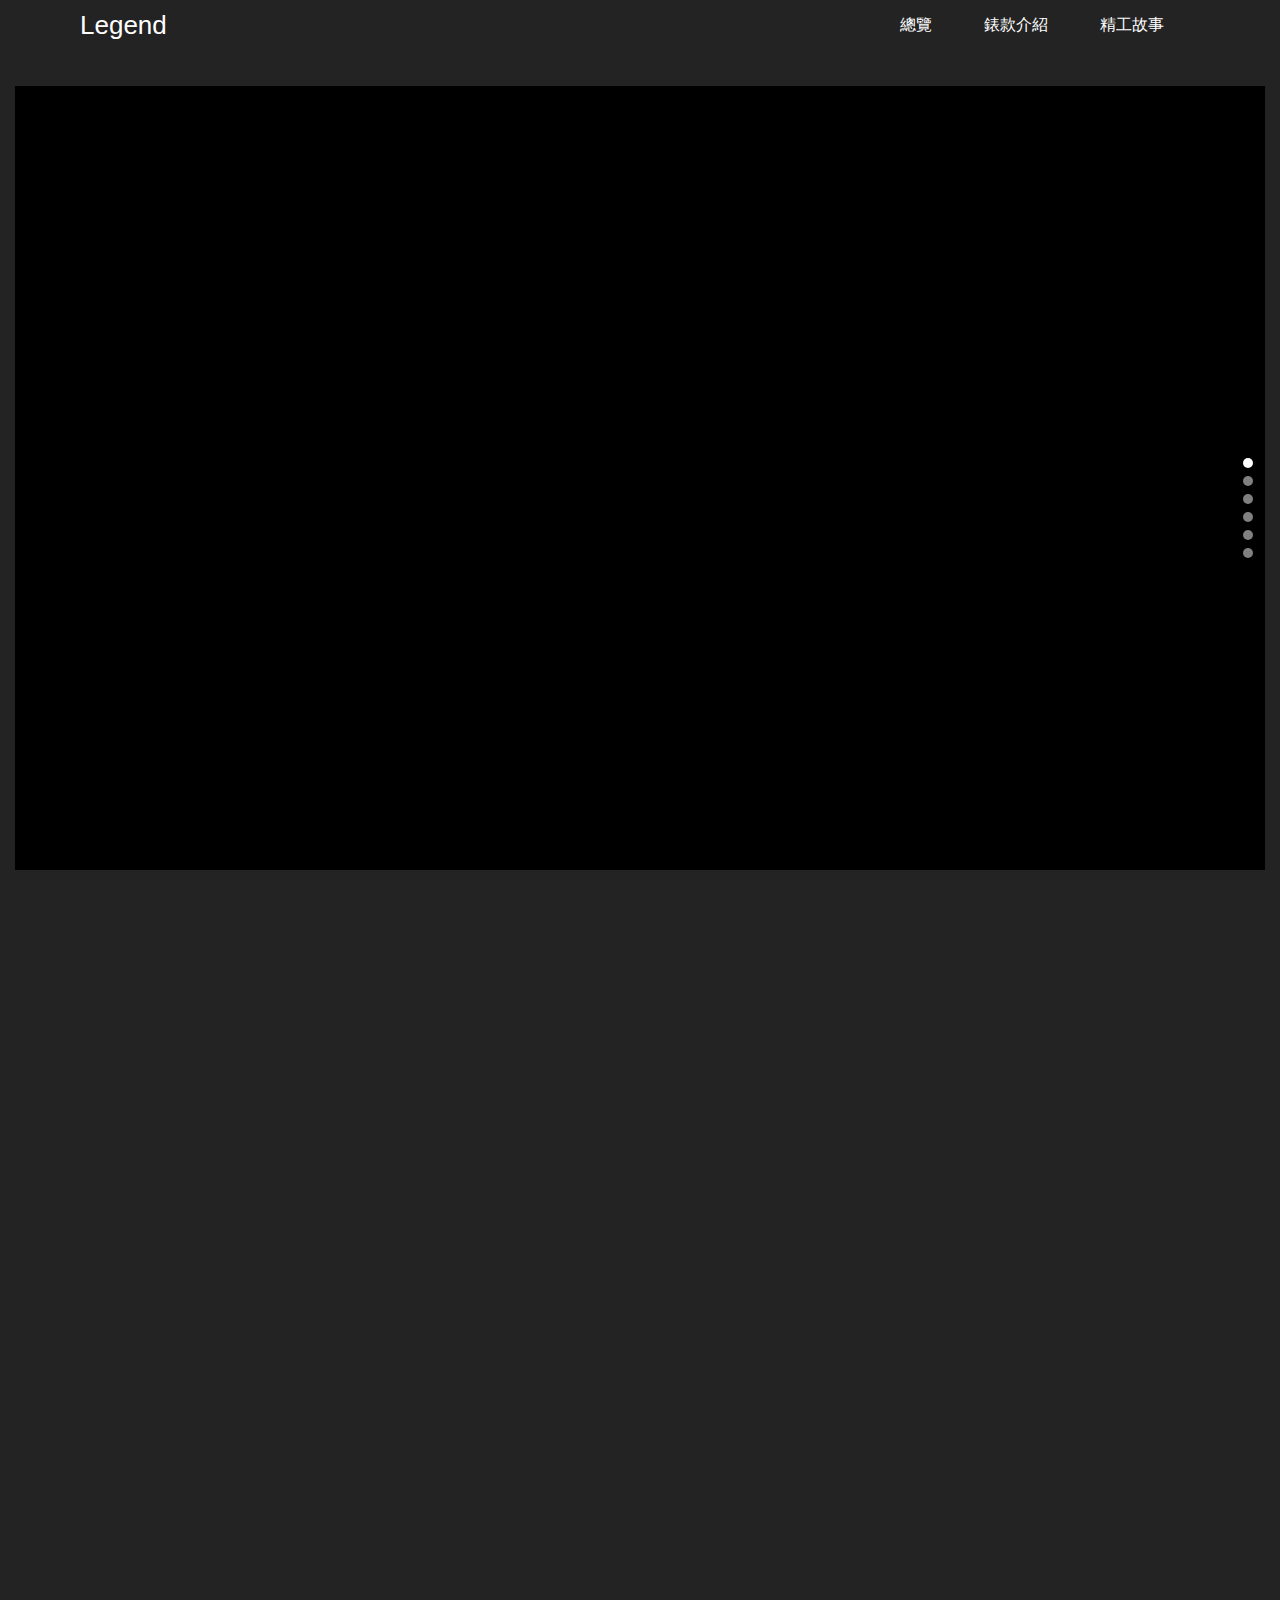
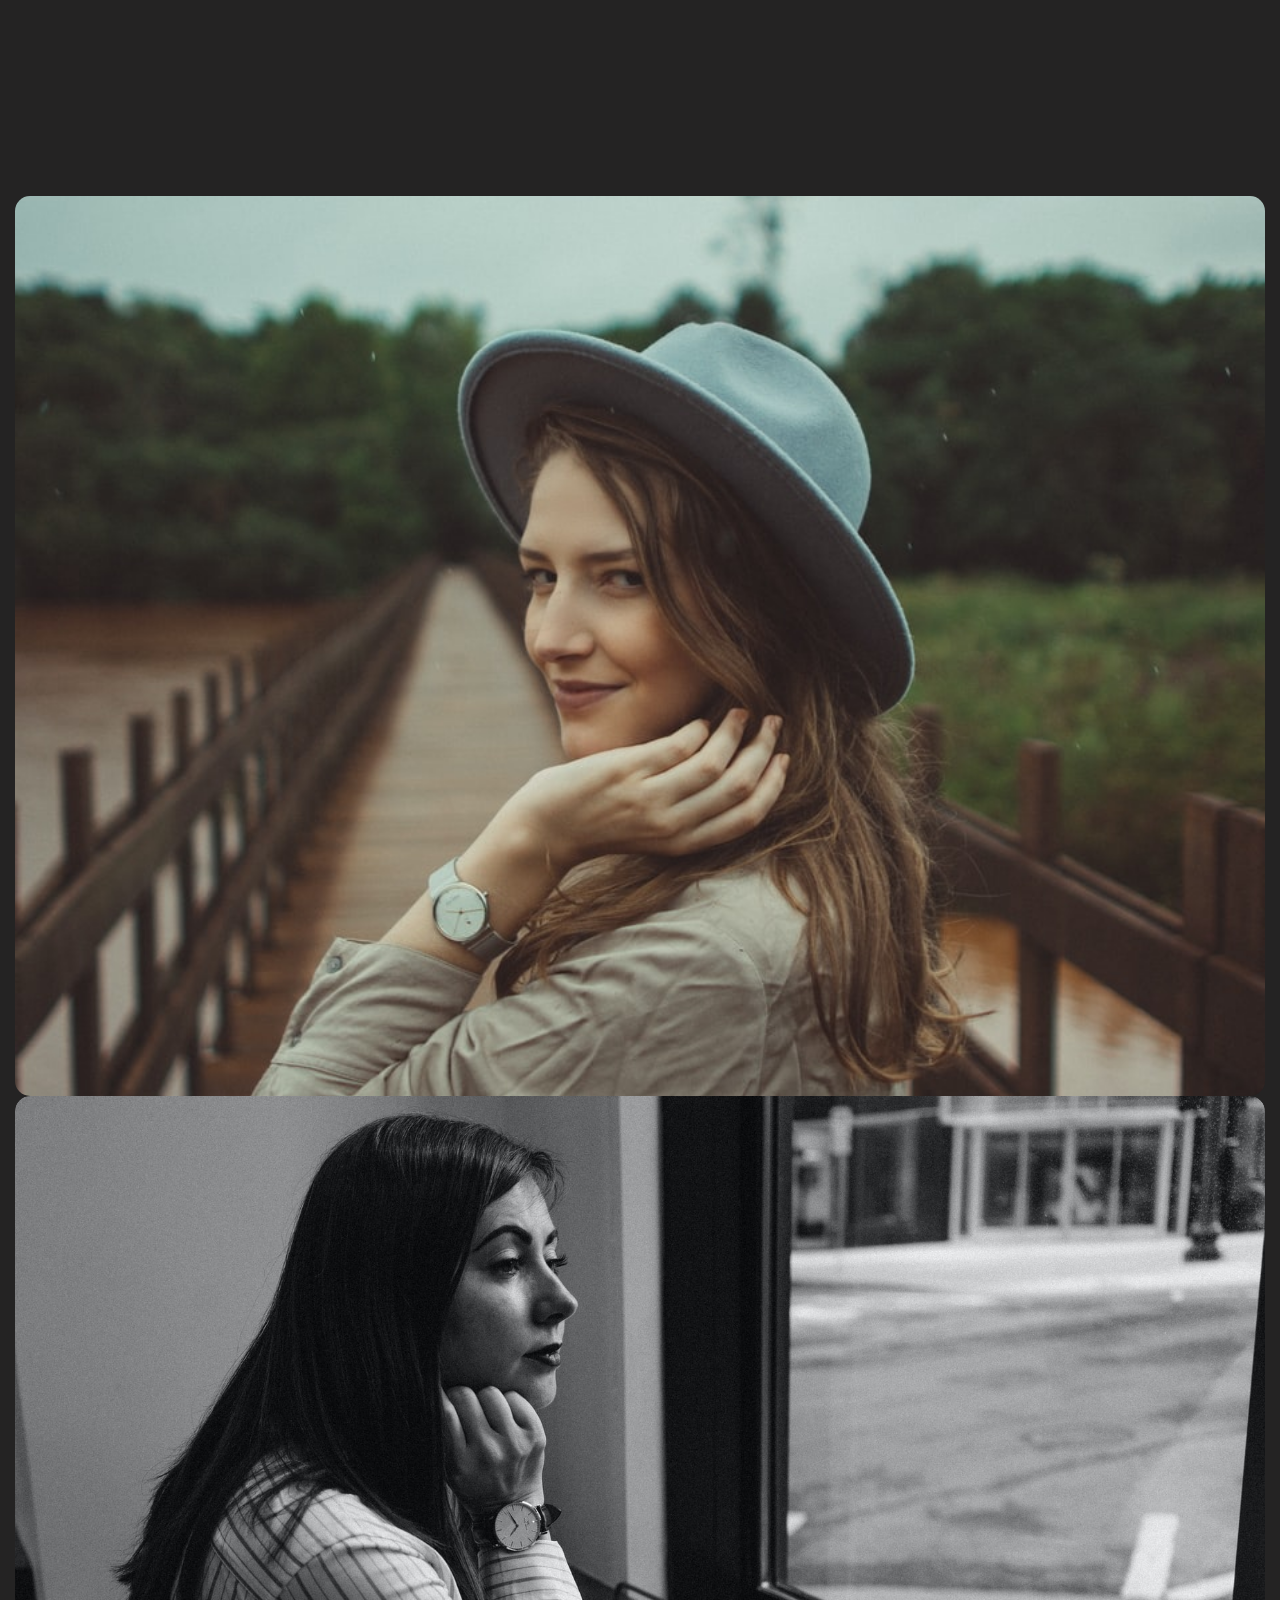
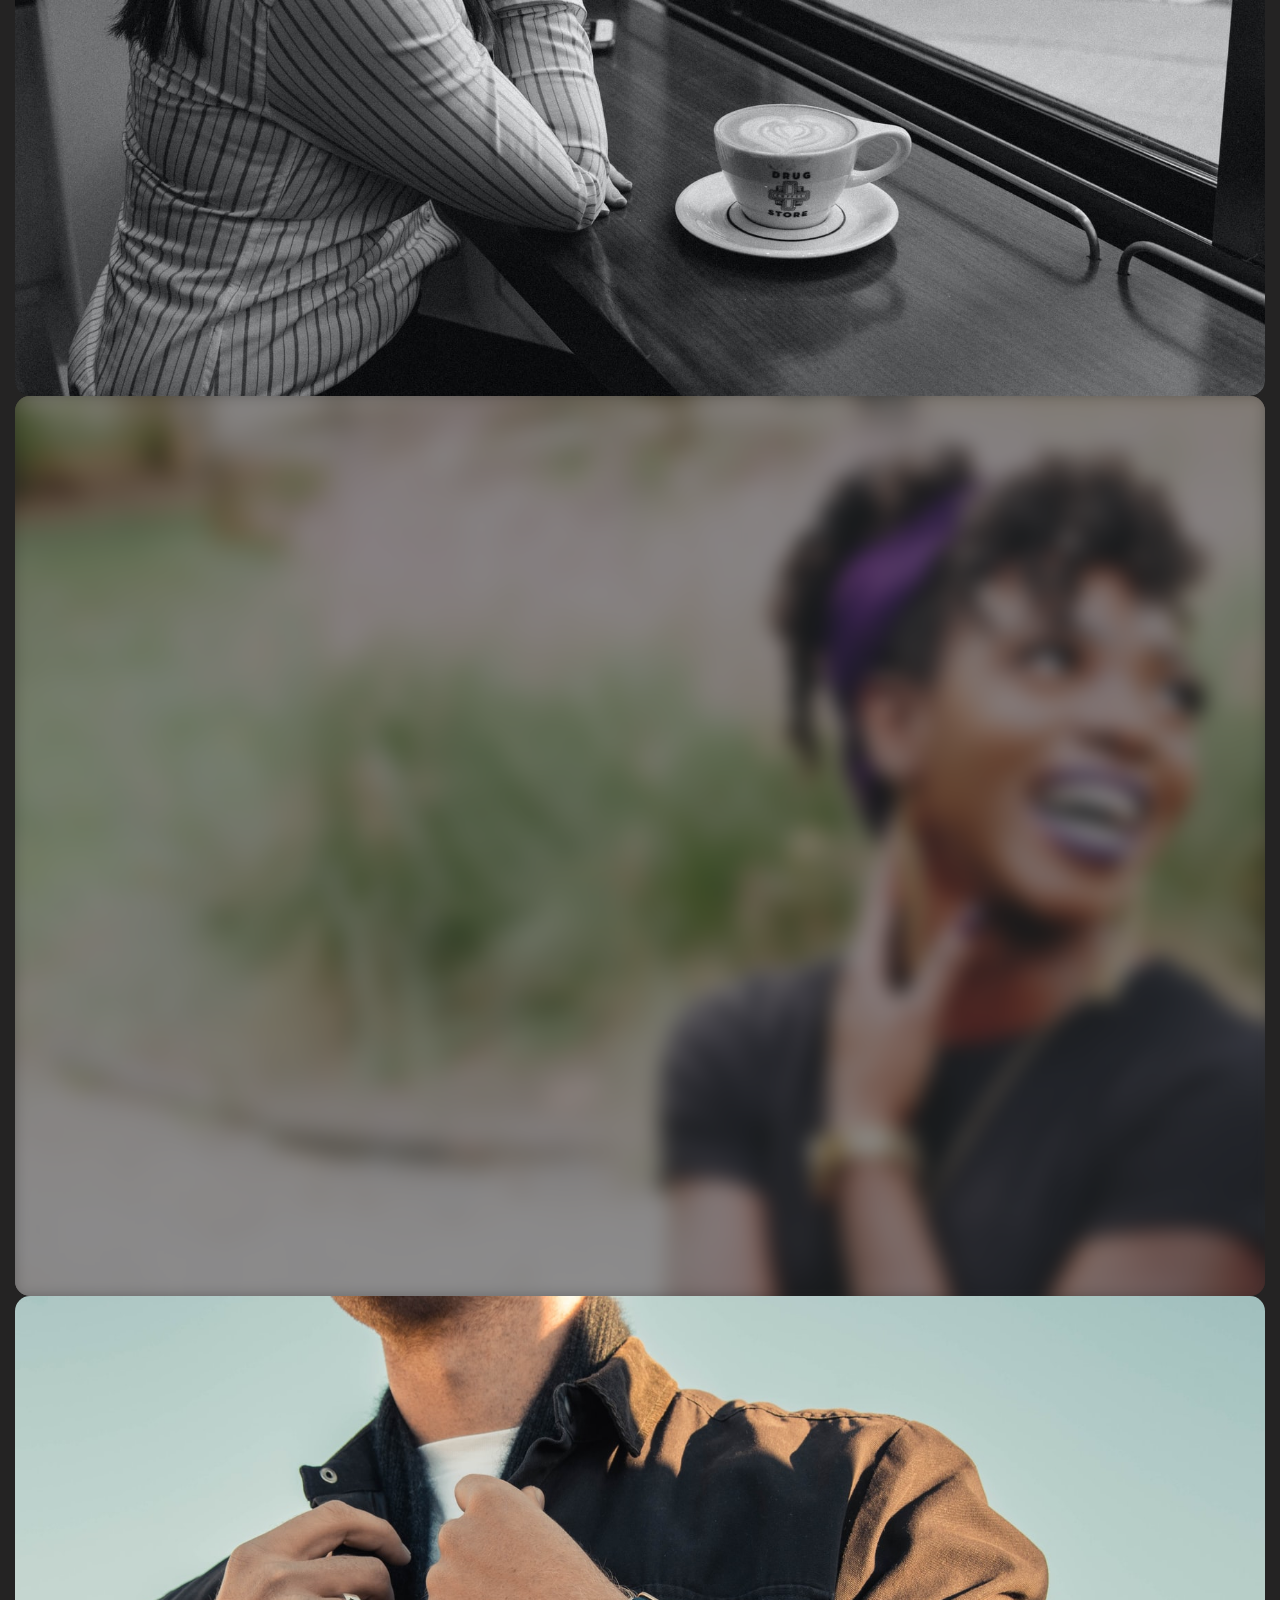
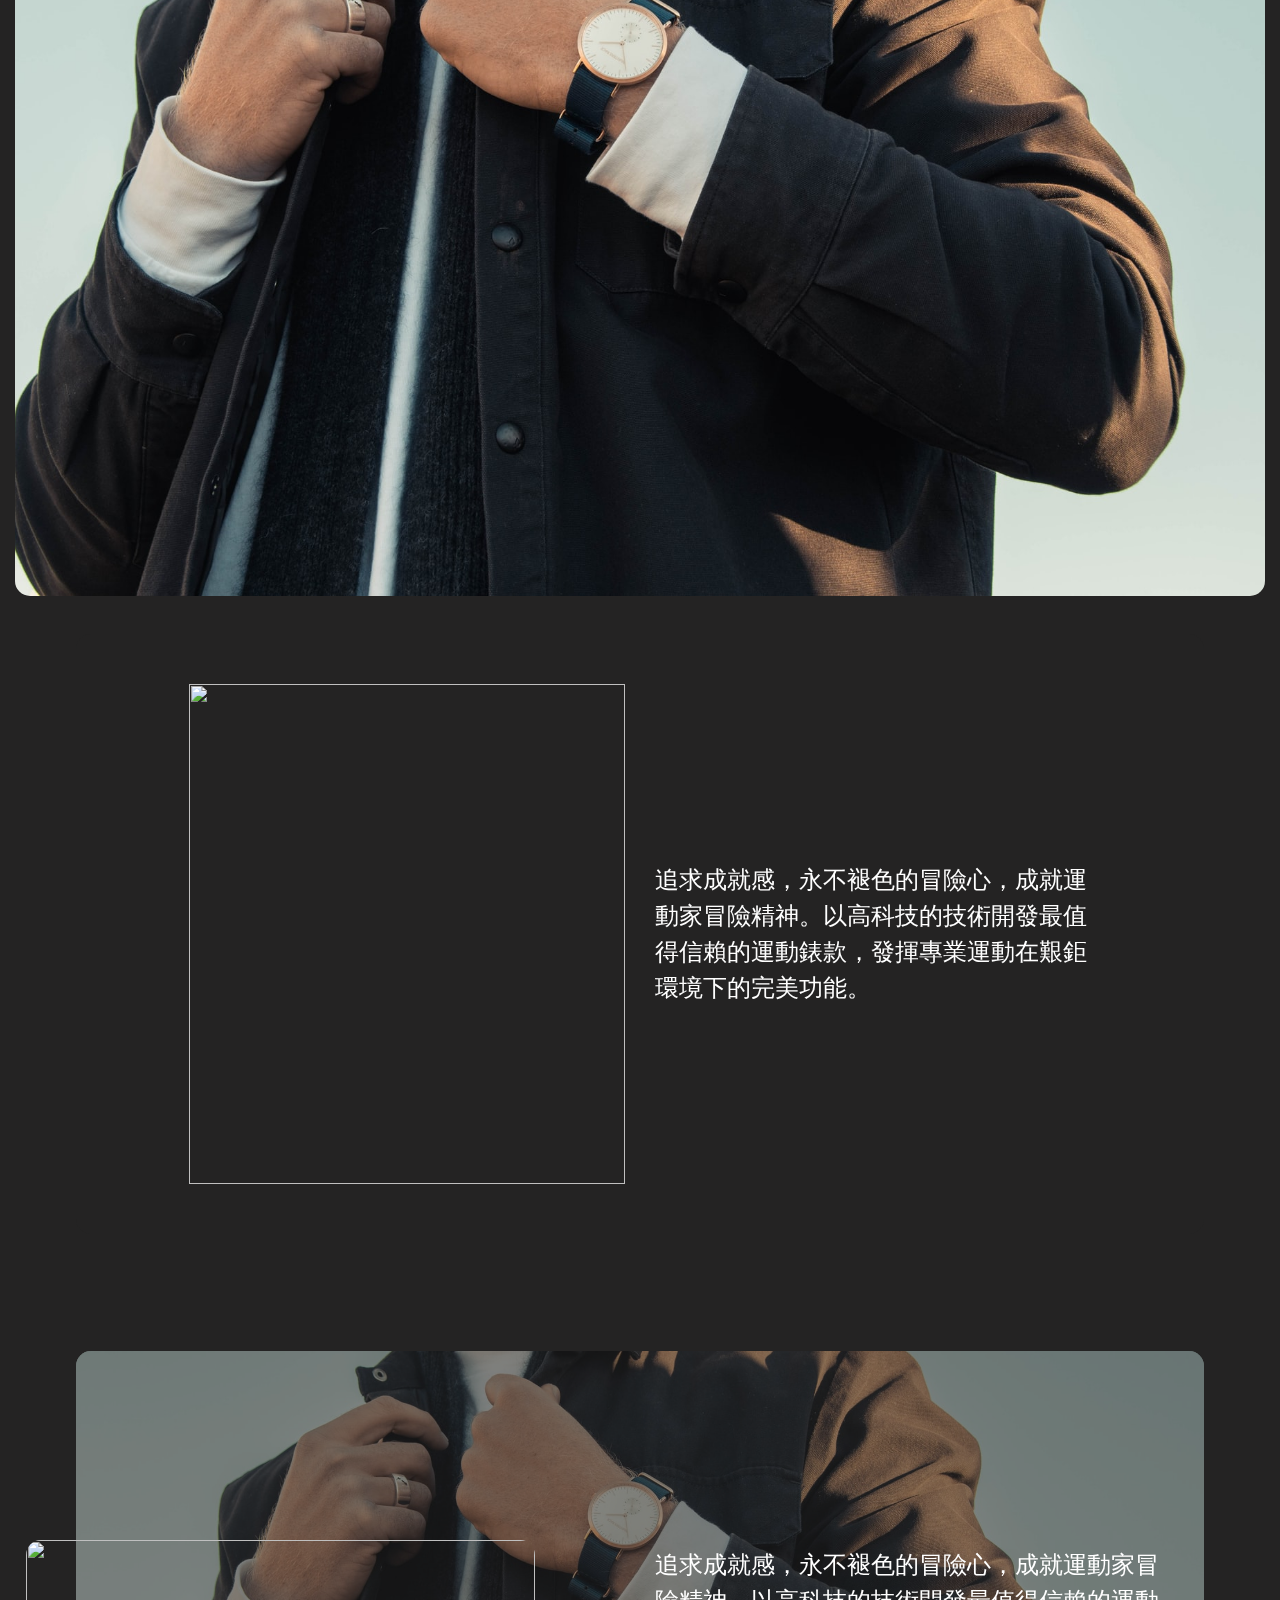
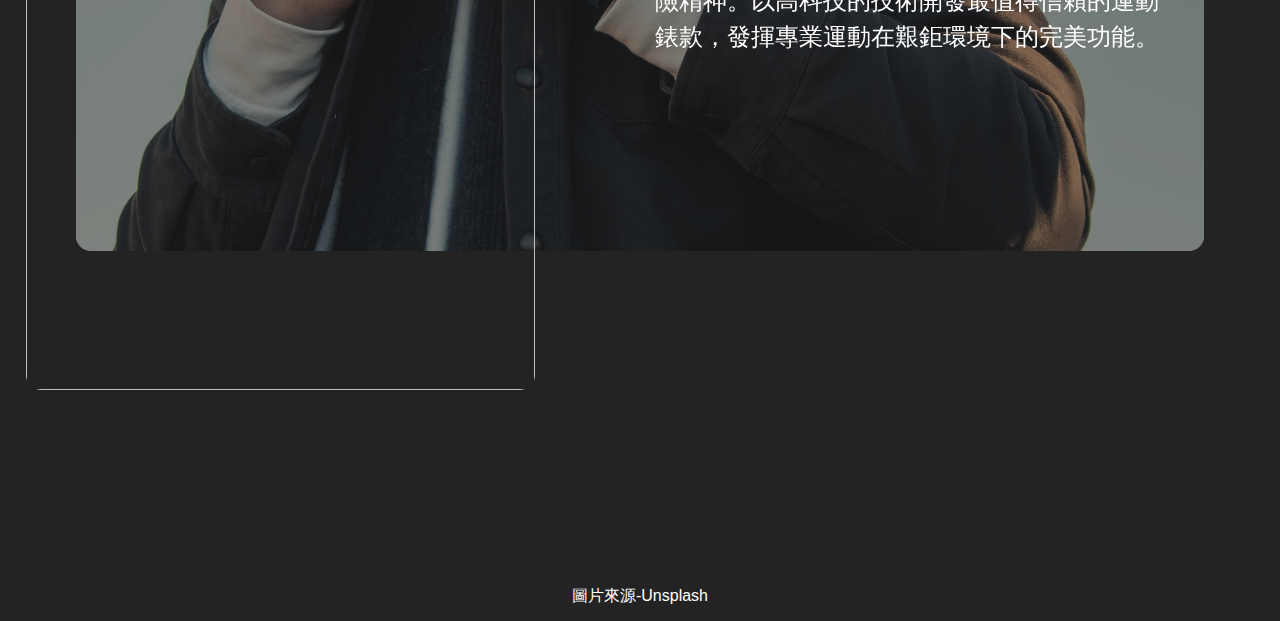
==== commit 3d56c58f: "navbarToggle" ====
--- a/index.html
+++ b/index.html
@@ -10,16 +10,51 @@
     <link rel="stylesheet" href="./scrollstyle.css">
     <link rel="stylesheet" href="./css/sticky.css">
     <link rel="stylesheet" href="./css/animate.css">
+    <!-- font awesome -->
+    <link rel="stylesheet" href="https://use.fontawesome.com/releases/v5.1.0/css/all.css"
+        integrity="sha384-lKuwvrZot6UHsBSfcMvOkWwlCMgc0TaWr+30HWe3a4ltaBwTZhyTEggF5tJv8tbt" crossorigin="anonymous">
 </head>
 
 <body>
     <nav class="my-navbar">
         <div class="logo">Legend</div>
-        <ul class="ml-auto m-0 d-none d-md-flex">
-            <li>總攬</li>
-            <li>錶款介紹</li>
-            <li>精工故事</li>
+        <ul class="ml-auto m-0  d-flex">
+            <li class="nav-link">
+                <a href="#">總覽</a>
+            </li>
+            <li class="nav-link">
+                <a href="#">
+                    錶款介紹
+                </a>
+            </li>
+            <li class="nav-link">
+                <a href="#">
+                    精工故事
+                </a>
+            </li>
+            <li class="nav-bars">
+                <a href="#">
+                    <i class="fas fa-bars"></i>
+                </a>
+            </li>
         </ul>
+        <div class="toggle-block">
+            <div class="item">
+                <a href="#">
+                    總覽
+                </a>
+            </div>
+            <div class="item">
+                <a href="#">
+                    錶款介紹
+                </a>
+            </div>
+            <div class="item">
+                <a href="#">
+                    精工故事
+                </a>
+            </div>
+        </div>
     </nav>
     <div class="change-block">
         <div data-num="1" class="change-btn active"></div>
@@ -170,139 +205,6 @@
 </body>
 <!-- jQuery -->
 <script src="https://cdnjs.cloudflare.com/ajax/libs/jquery/3.3.1/jquery.min.js"></script>
-<script>
-    setTimeout(function () {
-        $(".header-content").addClass("i-fix");
-        setTimeout(function () {
-            $(".my-navbar").addClass("i-fix");
-            $("#headerImg").addClass("scale-in-hor-left");
-        }, 200)
-    }, 300)
-    // navbar
-    // let lastScroll = 0;
-    // $(window).scroll(() => {
-    //     let nowScroll = $(window).scrollTop();
-    //     if (nowScroll < lastScroll) {
-    //         $(".my-navbar").addClass("i-fix");
-    //     } else {
-    //         $(".my-navbar").removeClass("i-fix");
-    //     }
-    //     lastScroll = nowScroll;
-    // })
-    // navbar end
-    const headerContentTarget = $(".header-content").offset().top;
-    const target = $(".men-product-group").offset().top;
-    const threeSection = $("#threeSection").position().top;
-    const fourSection = $("#fourSection").position().top;
-    const fiveSection = $("#fiveSection").position().top;
-    const menSection = $("#men").position().top;
-    console.log(threeSection);
-    console.log(fourSection);
-    console.log(fiveSection);
-    console.log(menSection);
-    $(window).scroll(() => {
-        let scroll = $(window).scrollTop();
-        // console.log(scroll);
-        if (scroll > headerContentTarget - 50) {
-            $(".content-box").addClass("i-fix");
-        }
-        if (scroll > threeSection - 1000) {
-            $("#threeSection").addClass("advance-sticky");
-        }
-        if (scroll > fourSection - 1000) {
-            $("#fourSection").addClass("advance-sticky");
-        }
-        if (scroll > fiveSection - 1000) {
-            $("#fiveSection").addClass("advance-sticky");
-        }
-        if (scroll > menSection - 1000) {
-            $("#men").addClass("advance-sticky");
-        }
-        if (scroll > (target - 500)) {
-            $("#men").addClass("i-fix");
-        } else {
-            $("#men").removeClass("i-fix");
-        }
-        if (scroll < 700) {
-            $(".change-btn").each(function () {
-                if (parseInt($(this).attr("data-num")) == 1) {
-                    $(this).addClass("active").siblings().removeClass("active");
-                }
-            })
-        }
-        if (scroll > 801) {
-            $(".change-btn").each(function () {
-                if (parseInt($(this).attr("data-num")) == 2) {
-                    $(this).addClass("active").siblings().removeClass("active");
-                }
-            })
-        }
-        if (scroll > threeSection - 1) {
-            $(".change-btn").each(function () {
-                if (parseInt($(this).attr("data-num")) == 3) {
-                    $(this).addClass("active").siblings().removeClass("active");
-                }
-            })
-        }
-        if (scroll > fourSection - 1) {
-            $(".change-btn").each(function () {
-                if (parseInt($(this).attr("data-num")) == 4) {
-                    $(this).addClass("active").siblings().removeClass("active");
-                }
-            })
-        }
-        if (scroll > fiveSection - 1) {
-            $(".change-btn").each(function () {
-                if (parseInt($(this).attr("data-num")) == 5) {
-                    $(this).addClass("active").siblings().removeClass("active");
-                }
-            })
-        }
-        if (scroll > menSection - 1) {
-            $(".change-btn").each(function () {
-                if (parseInt($(this).attr("data-num")) == 6) {
-                    $(this).addClass("active").siblings().removeClass("active");
-                }
-            })
-        }
-        // amimate
-        if (scroll > fourSection - 100) {
-            $(".product-advance-container").addClass("i-fix");
-            $(".product-advance-container").addClass("slit-in-horizontal");
-        }
-        if (scroll > fiveSection - 100) {
-            $(".glass-container").addClass("i-fix");
-            $(".glass-container").addClass("slit-in-horizontal");
-        }
-        // amimate end
-    })
-    $(".change-btn").click(function () {
-        // setTimeout(function () {
-        //     $(this).addClass("active").siblings().removeClass("active");
-        // }, 900)
-        const number = parseInt($(this).attr("data-num"));
-        console.log(number);
-        let position = 0;
-        if (number == 1) {
-            position = 0;
-        } else if (number == 2) {
-            position = 810;
-        } else if (number == 3) {
-            position = threeSection;
-        } else if (number == 4) {
-            position = fourSection;
-        } else if (number == 5) {
-            position = fiveSection;
-        } else {
-            position = menSection;
-        }
-
-        // const position = $(target).offset().top;
-        console.log(position);
-        $('html, body').stop().animate({
-            scrollTop: position
-        }, 800);
-    })
-</script>
+<script src="./js/web-Jquery.js"></script>
 
 </html>--- a/css/sticky.css
+++ b/css/sticky.css
@@ -61,6 +61,7 @@
     background-color: white; }
 
 .my-navbar {
+  position: relative;
   width: 100%;
   height: 50px;
   padding: 0 80px;
@@ -78,8 +79,38 @@
     display: flex;
     align-items: center; }
     .my-navbar ul li {
+      opacity: 1;
       margin-right: 20px;
-      font-weight: 500; }
+      font-weight: 500;
+      transition: all .3s ease; }
+      .my-navbar ul li a {
+        text-decoration: none;
+        color: white; }
+      .my-navbar ul li:hover {
+        opacity: 0.8; }
+    .my-navbar ul li.nav-bars {
+      display: none; }
+    @media (max-width: 576px) {
+      .my-navbar ul li.nav-link {
+        display: none; }
+      .my-navbar ul li.nav-bars {
+        font-size: 22px;
+        display: block; } }
+  .my-navbar .toggle-block {
+    display: none;
+    position: absolute;
+    z-index: 11;
+    top: 50px;
+    left: 0;
+    right: 0;
+    width: 100%;
+    background-color: #242323;
+    padding: 20px 30px; }
+    .my-navbar .toggle-block .item {
+      border-bottom: 1px solid white;
+      padding: 10px 0; }
+      .my-navbar .toggle-block .item a {
+        color: white; }
 
 .my-navbar.i-fix {
   opacity: 1; }
@@ -99,7 +130,7 @@
 
 .header-img {
   position: relative;
-  z-index: 3;
+  z-index: 10;
   height: 100vh; }
   .header-img .img {
     height: 100%;
@@ -212,6 +243,7 @@
   align-items: center;
   border-radius: 15px; }
   .product-advance-content .product-advance-container {
+    top: 160px;
     opacity: 0;
     border-radius: 15px;
     padding: 50px 10px;
@@ -251,6 +283,7 @@
         height: 100%; }
 
 .product-advance-content .product-advance-container.i-fix {
+  top: 0;
   opacity: 1; }
 
 @media (max-width: 1025px) {
@@ -265,6 +298,8 @@
 
 .glass-section .glass-container {
   opacity: 0;
+  top: 160px;
+  transition: all .6s ease;
   margin: auto auto;
   padding: 0 20px;
   max-width: 1128px;
@@ -325,6 +360,7 @@
         height: 210px; }
 
 .glass-section .glass-container.i-fix {
+  top: 0;
   opacity: 1; }
 
 @media (max-width: 1025px) {
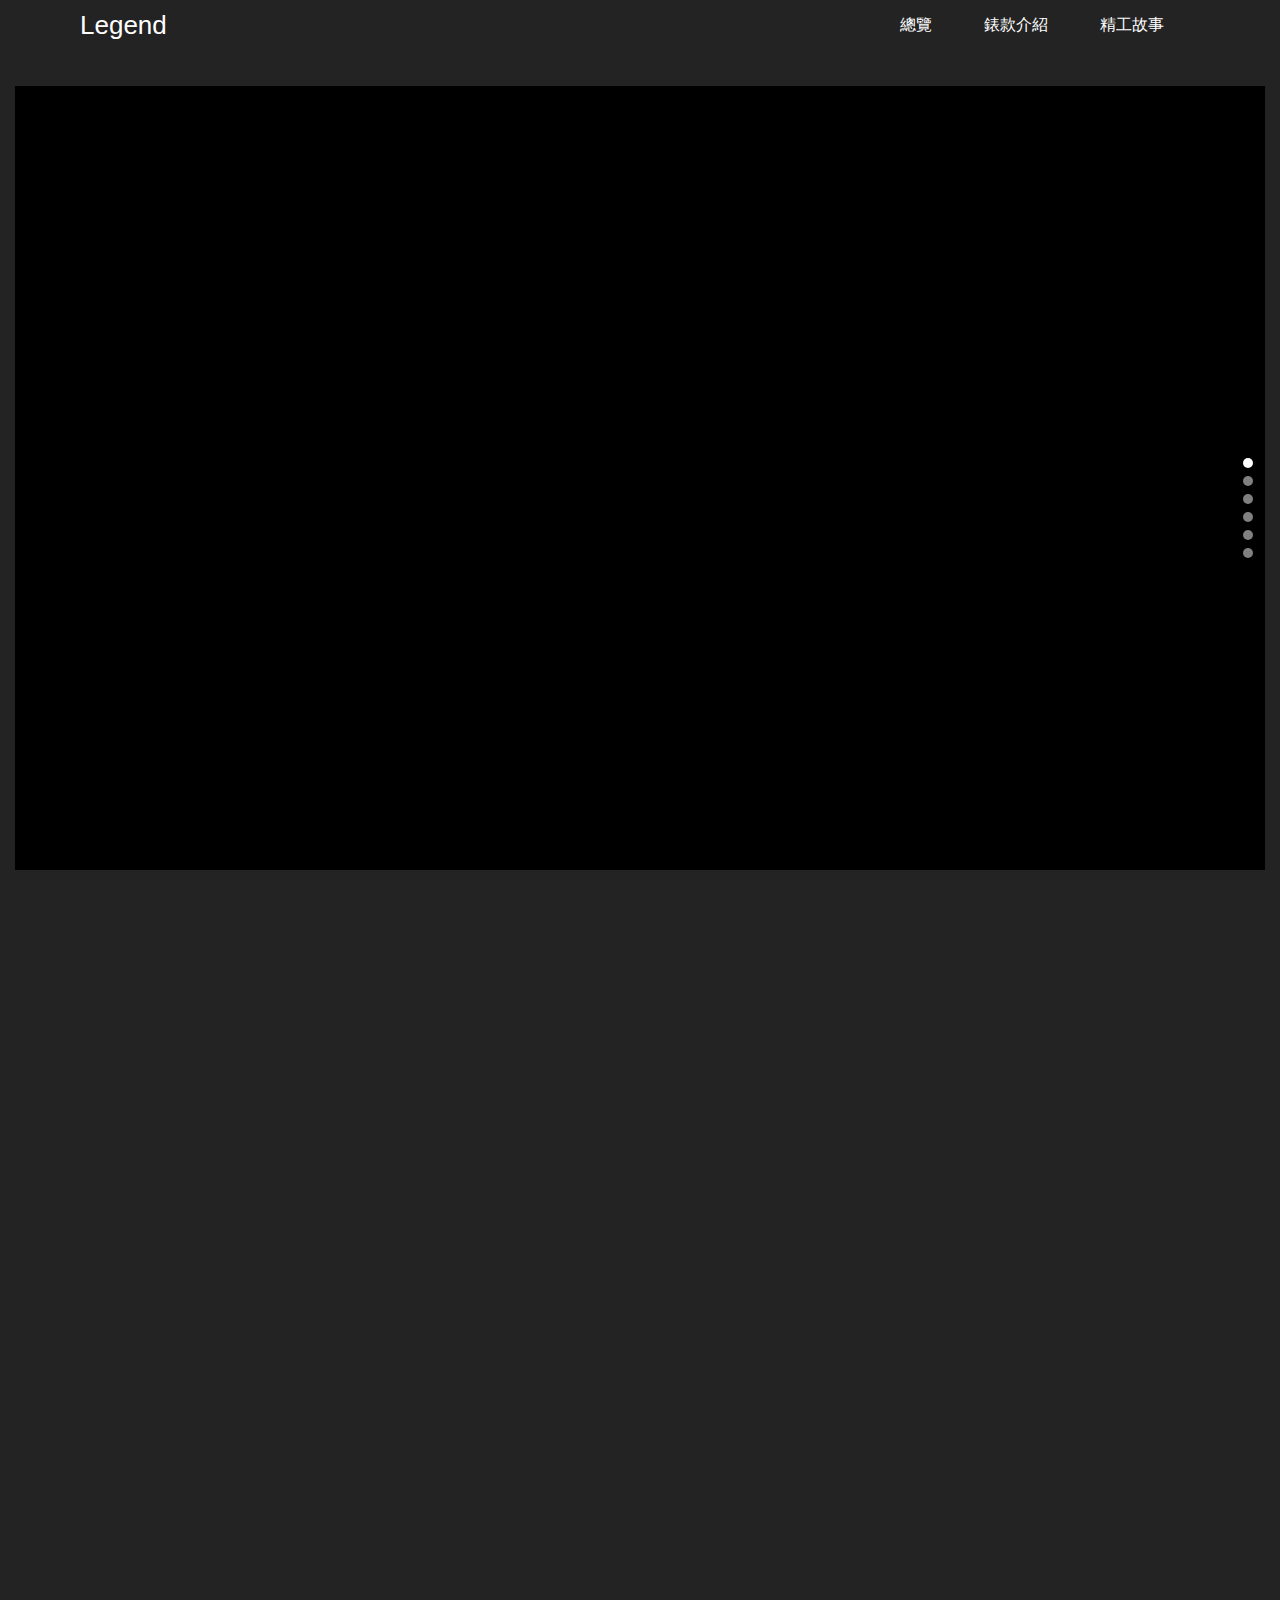
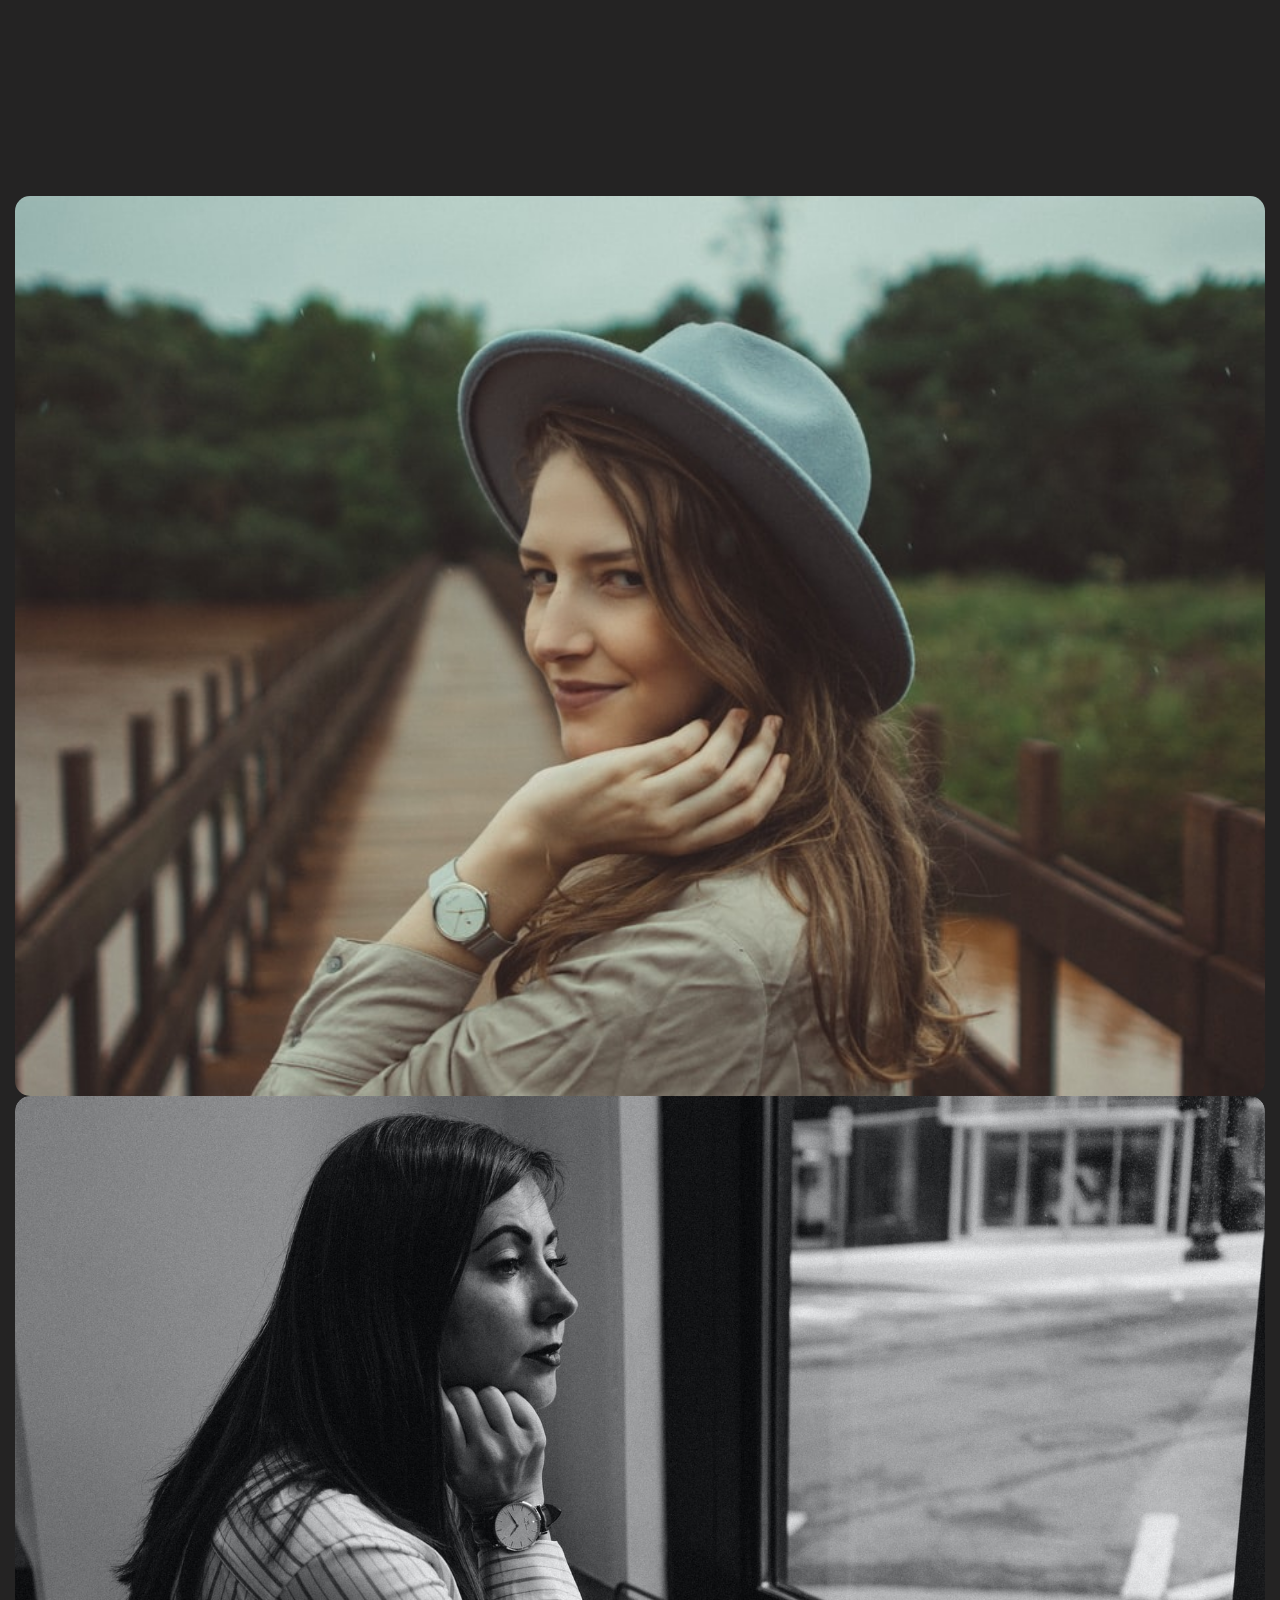
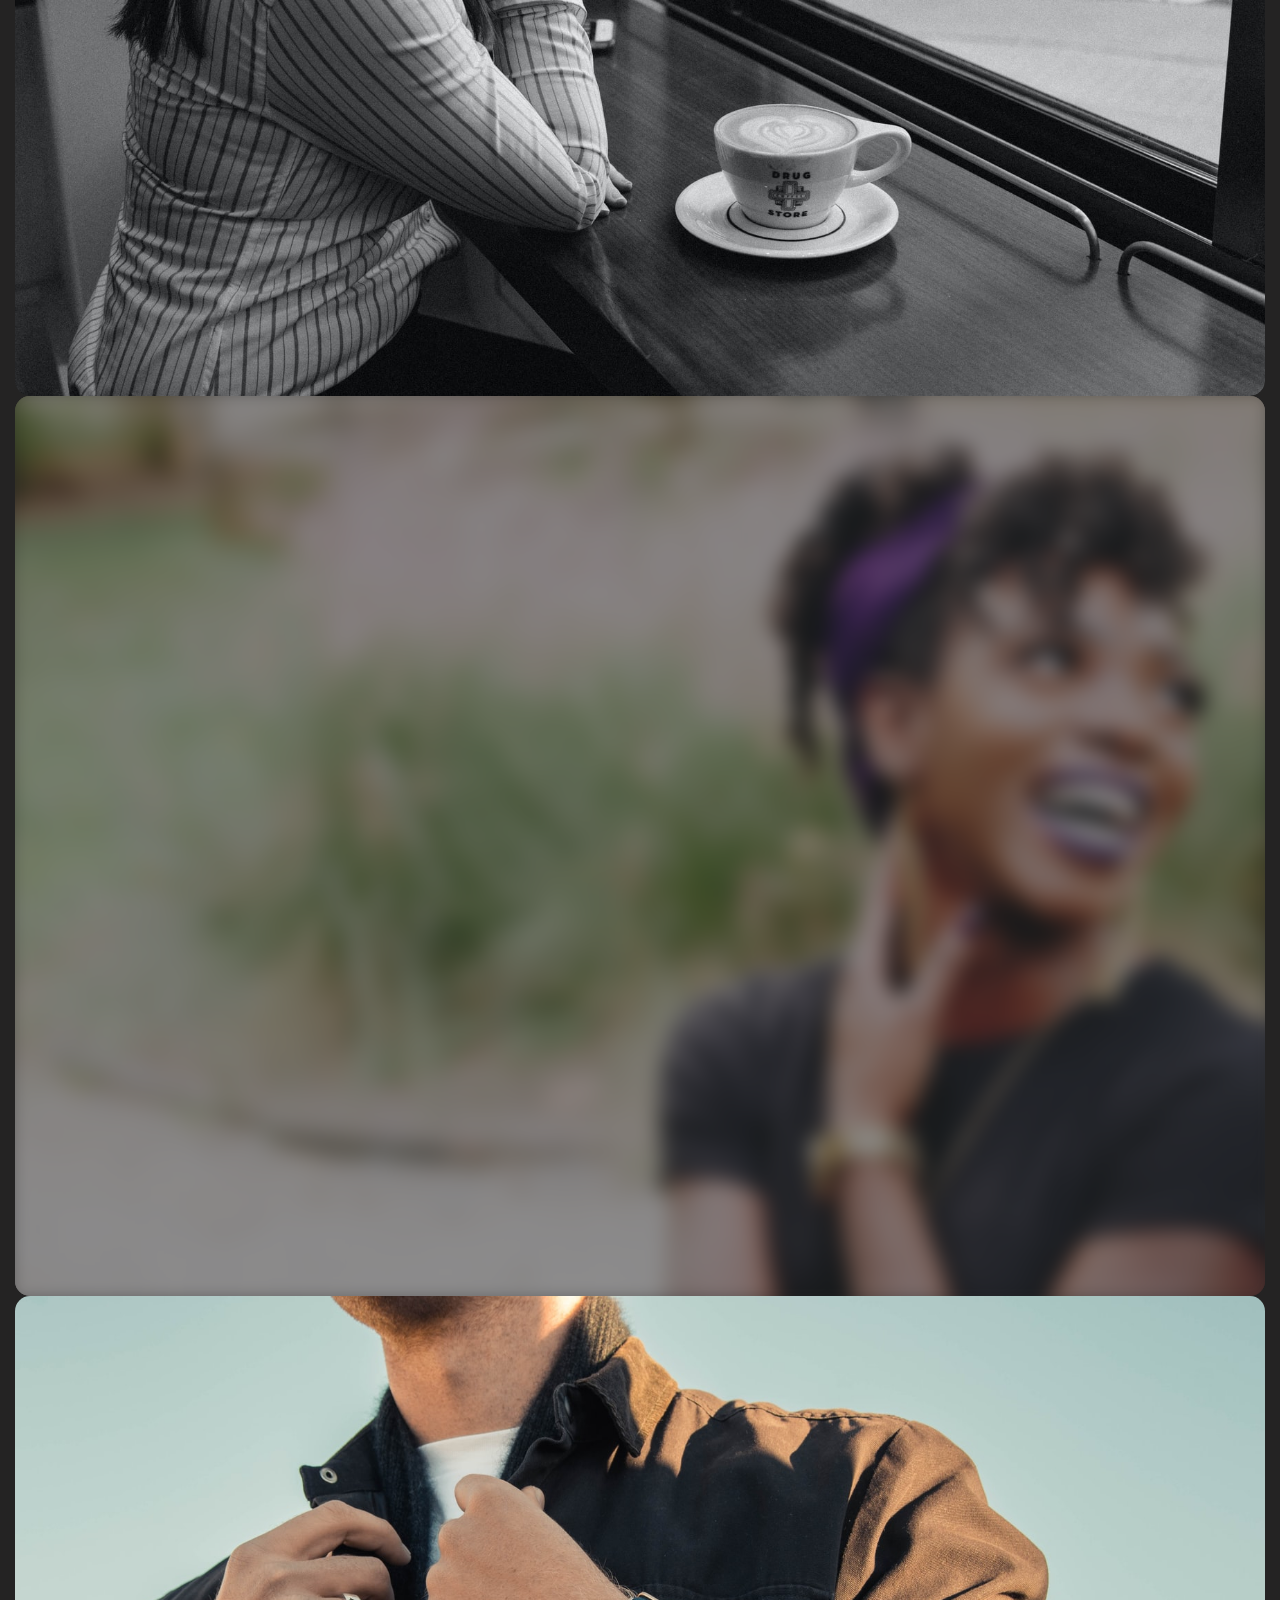
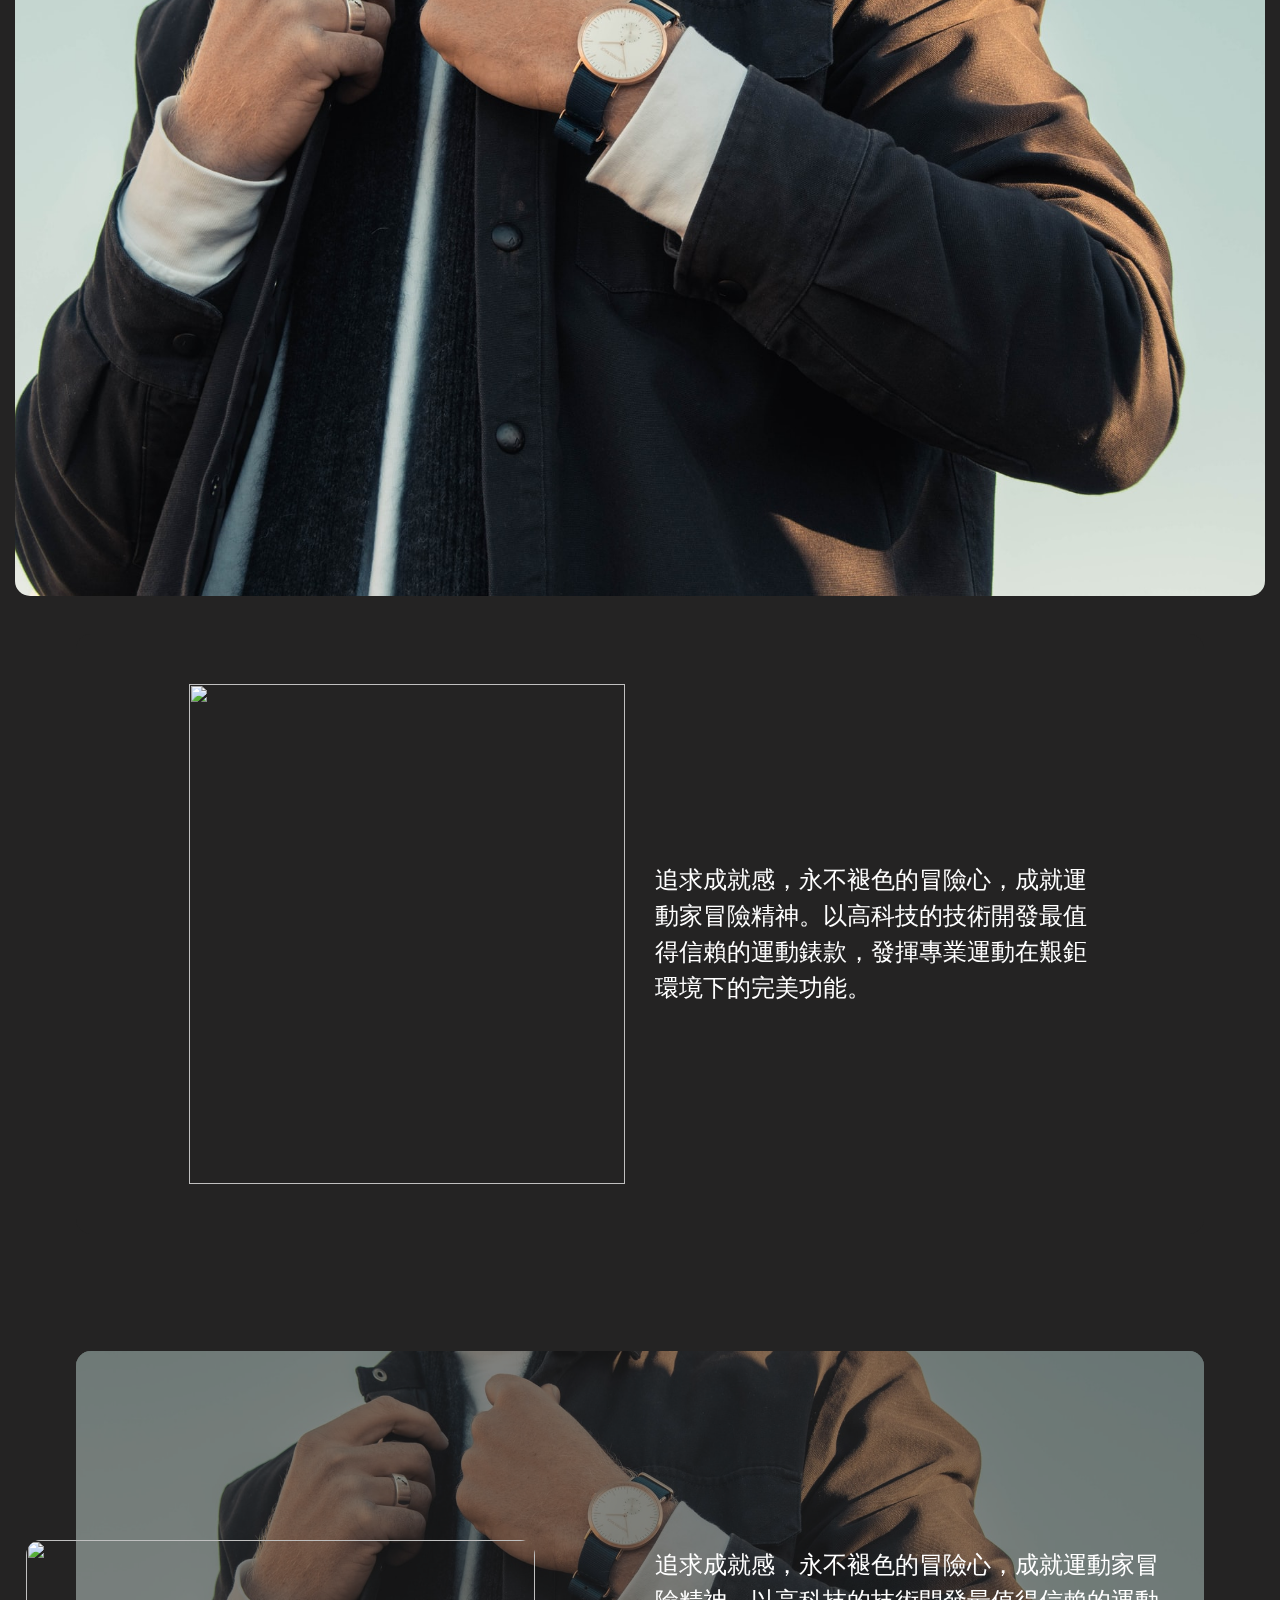
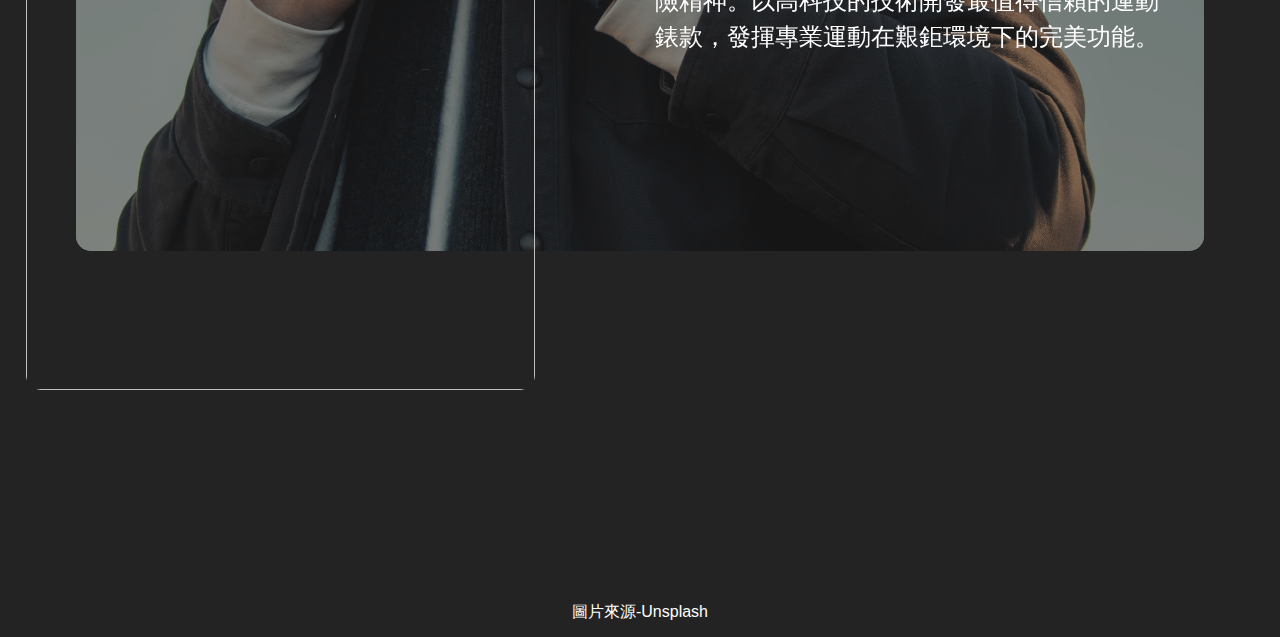
==== commit eefbfc08: "mobile-fix" ====
--- a/index.html
+++ b/index.html
@@ -201,7 +201,7 @@
             <!-- men watch end-->
         </div>
     </section>
-    <footer class="footer">圖片來源-Unsplash</footer>
+    <footer class="footer mt-3">圖片來源-Unsplash</footer>
 </body>
 <!-- jQuery -->
 <script src="https://cdnjs.cloudflare.com/ajax/libs/jquery/3.3.1/jquery.min.js"></script>
--- a/css/sticky.css
+++ b/css/sticky.css
@@ -292,6 +292,8 @@
 
 @media (max-width: 576px) {
   .product-advance-content .product-advance-container {
+    top: 0;
+    opacity: 1;
     max-width: 90%; }
     .product-advance-content .product-advance-container .product-img {
       height: 300px; } }
@@ -375,6 +377,8 @@
   .glass-section {
     height: 100vh; }
     .glass-section .glass-container {
+      top: 0;
+      opacity: 1;
       padding: 0 10px;
       max-width: 95%;
       height: 93%;
